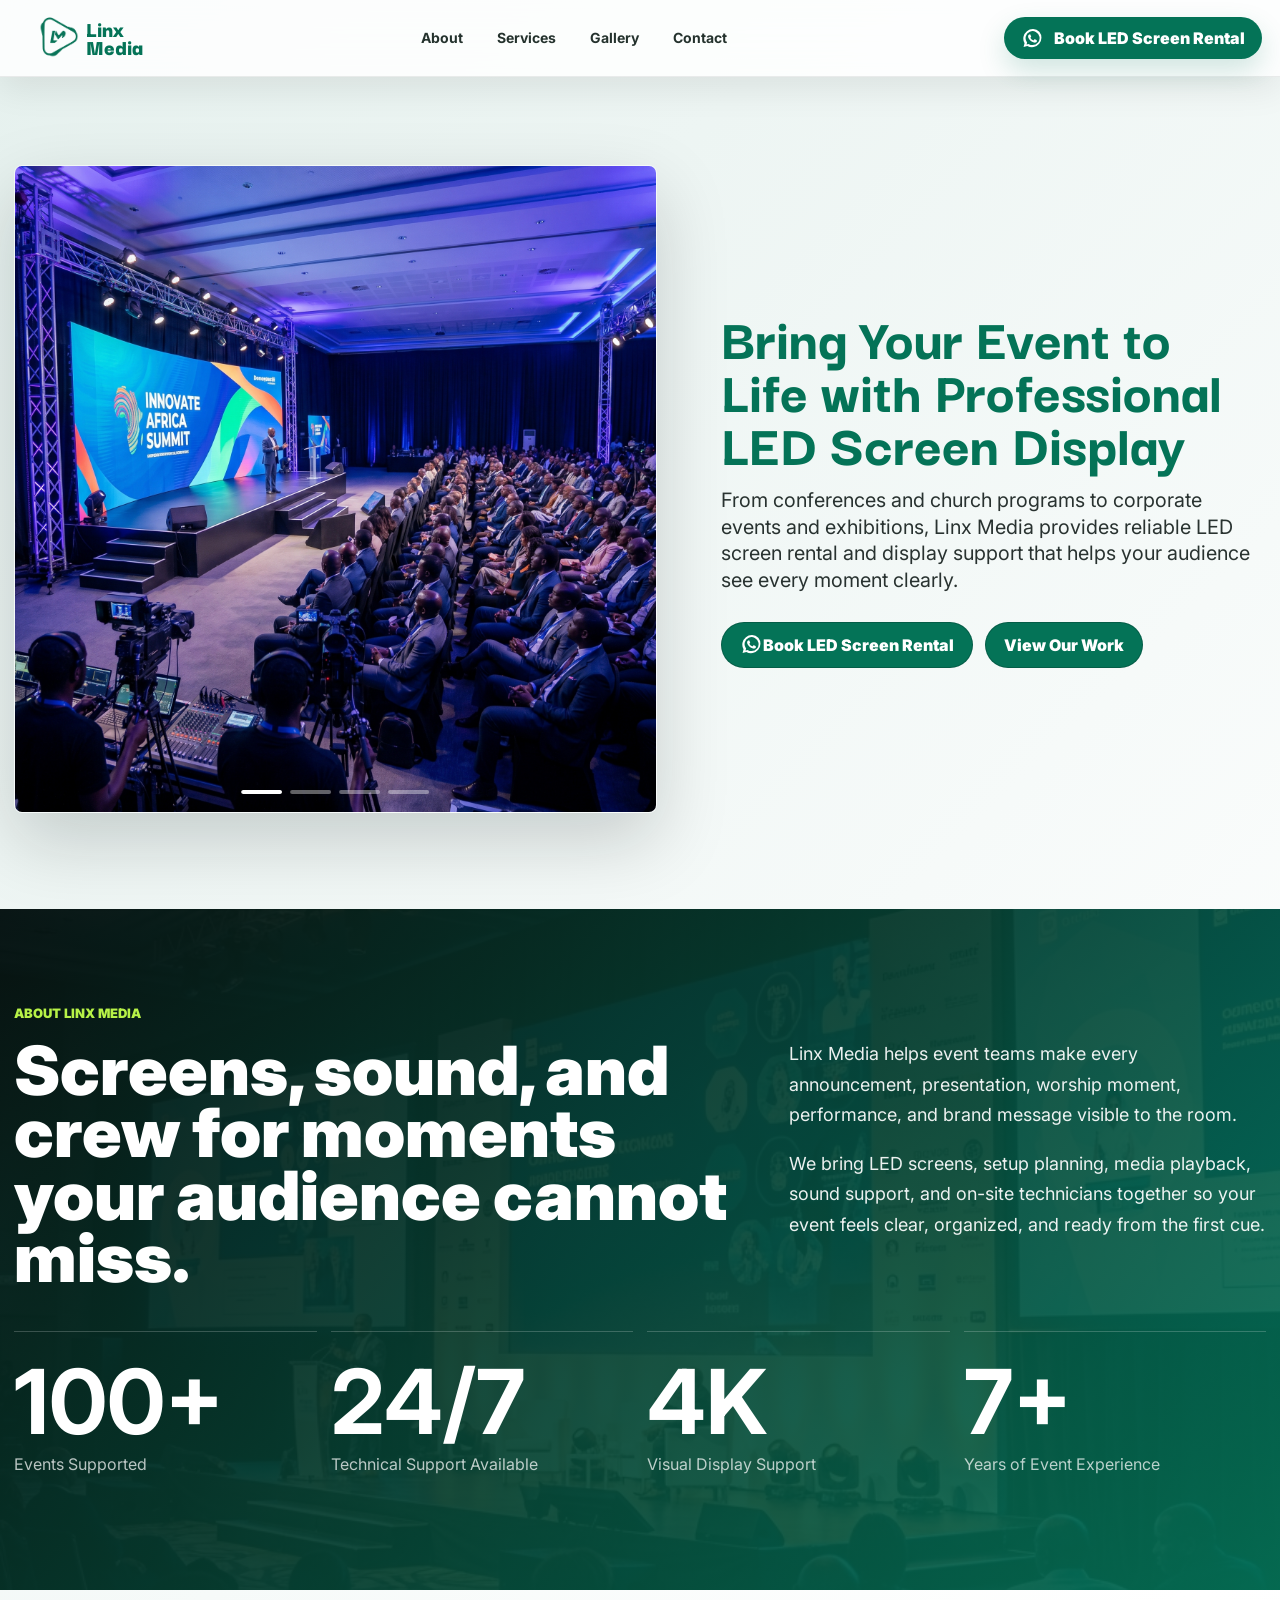
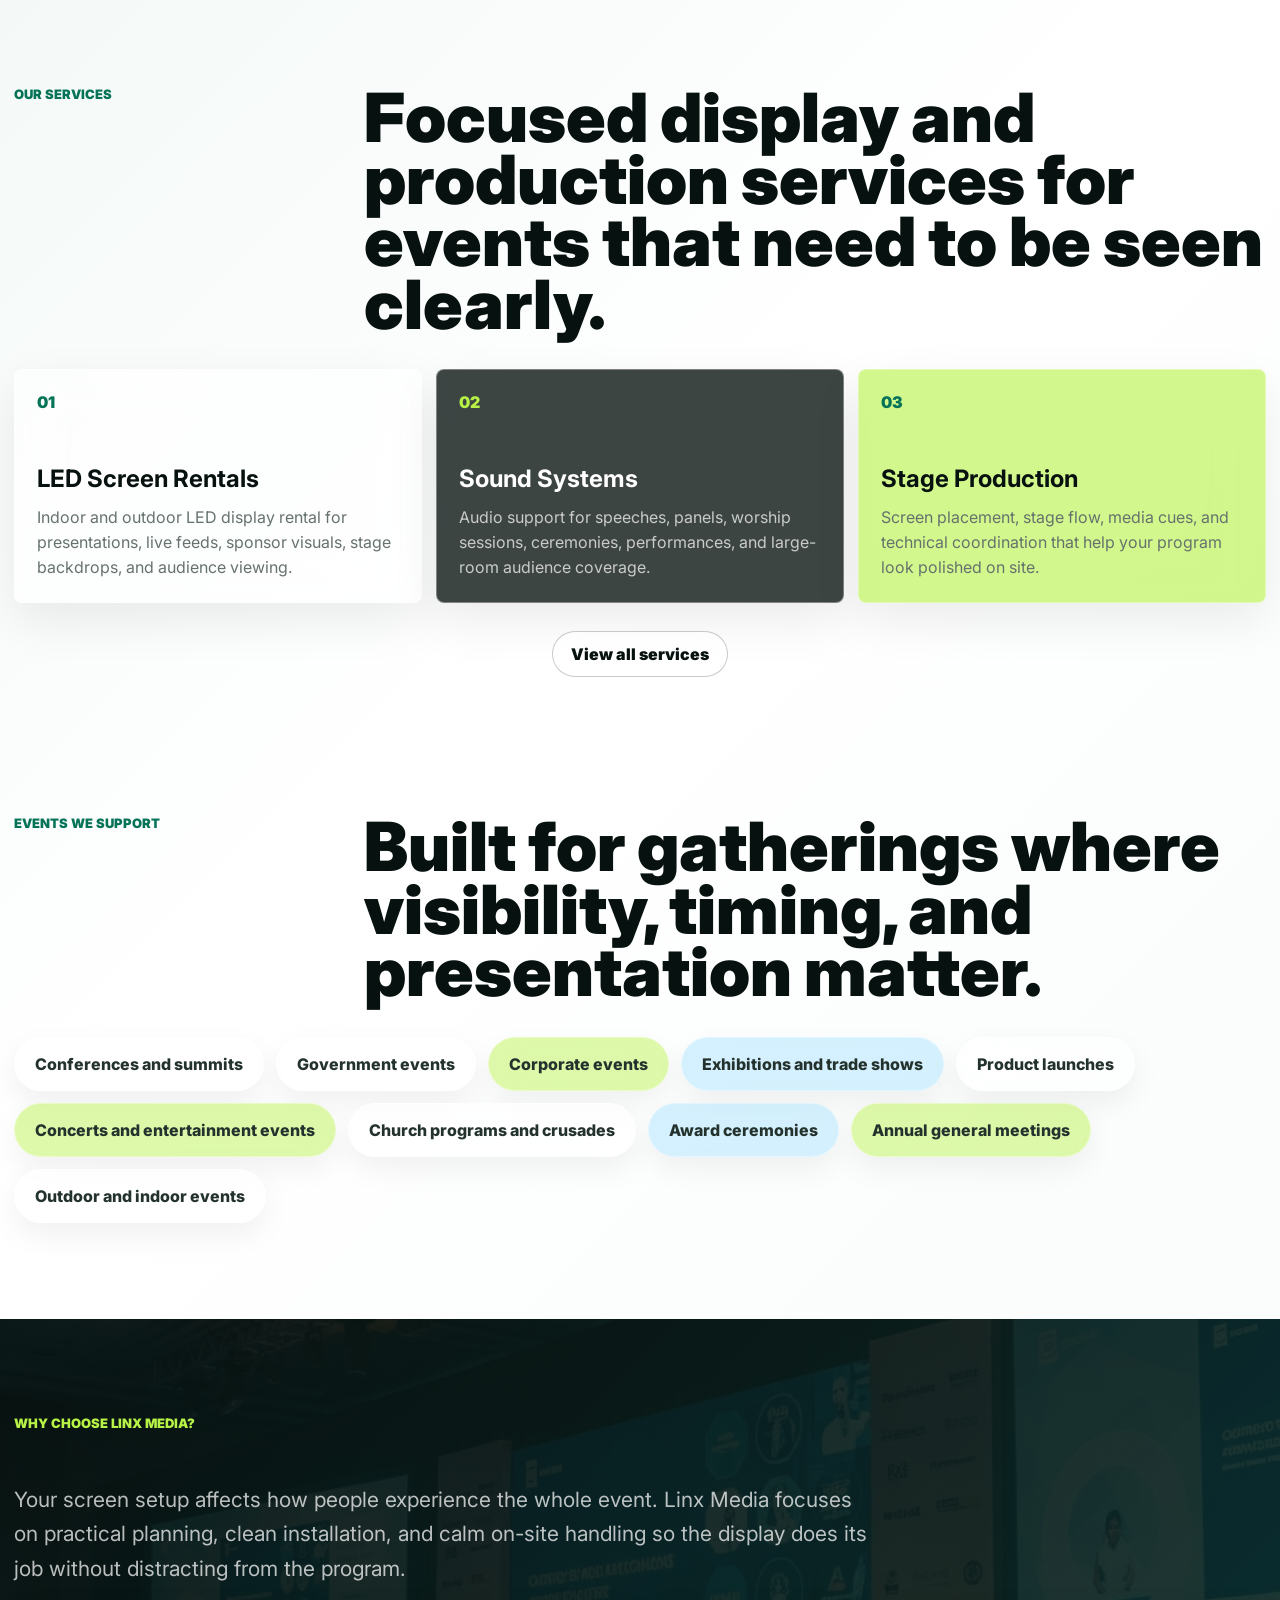
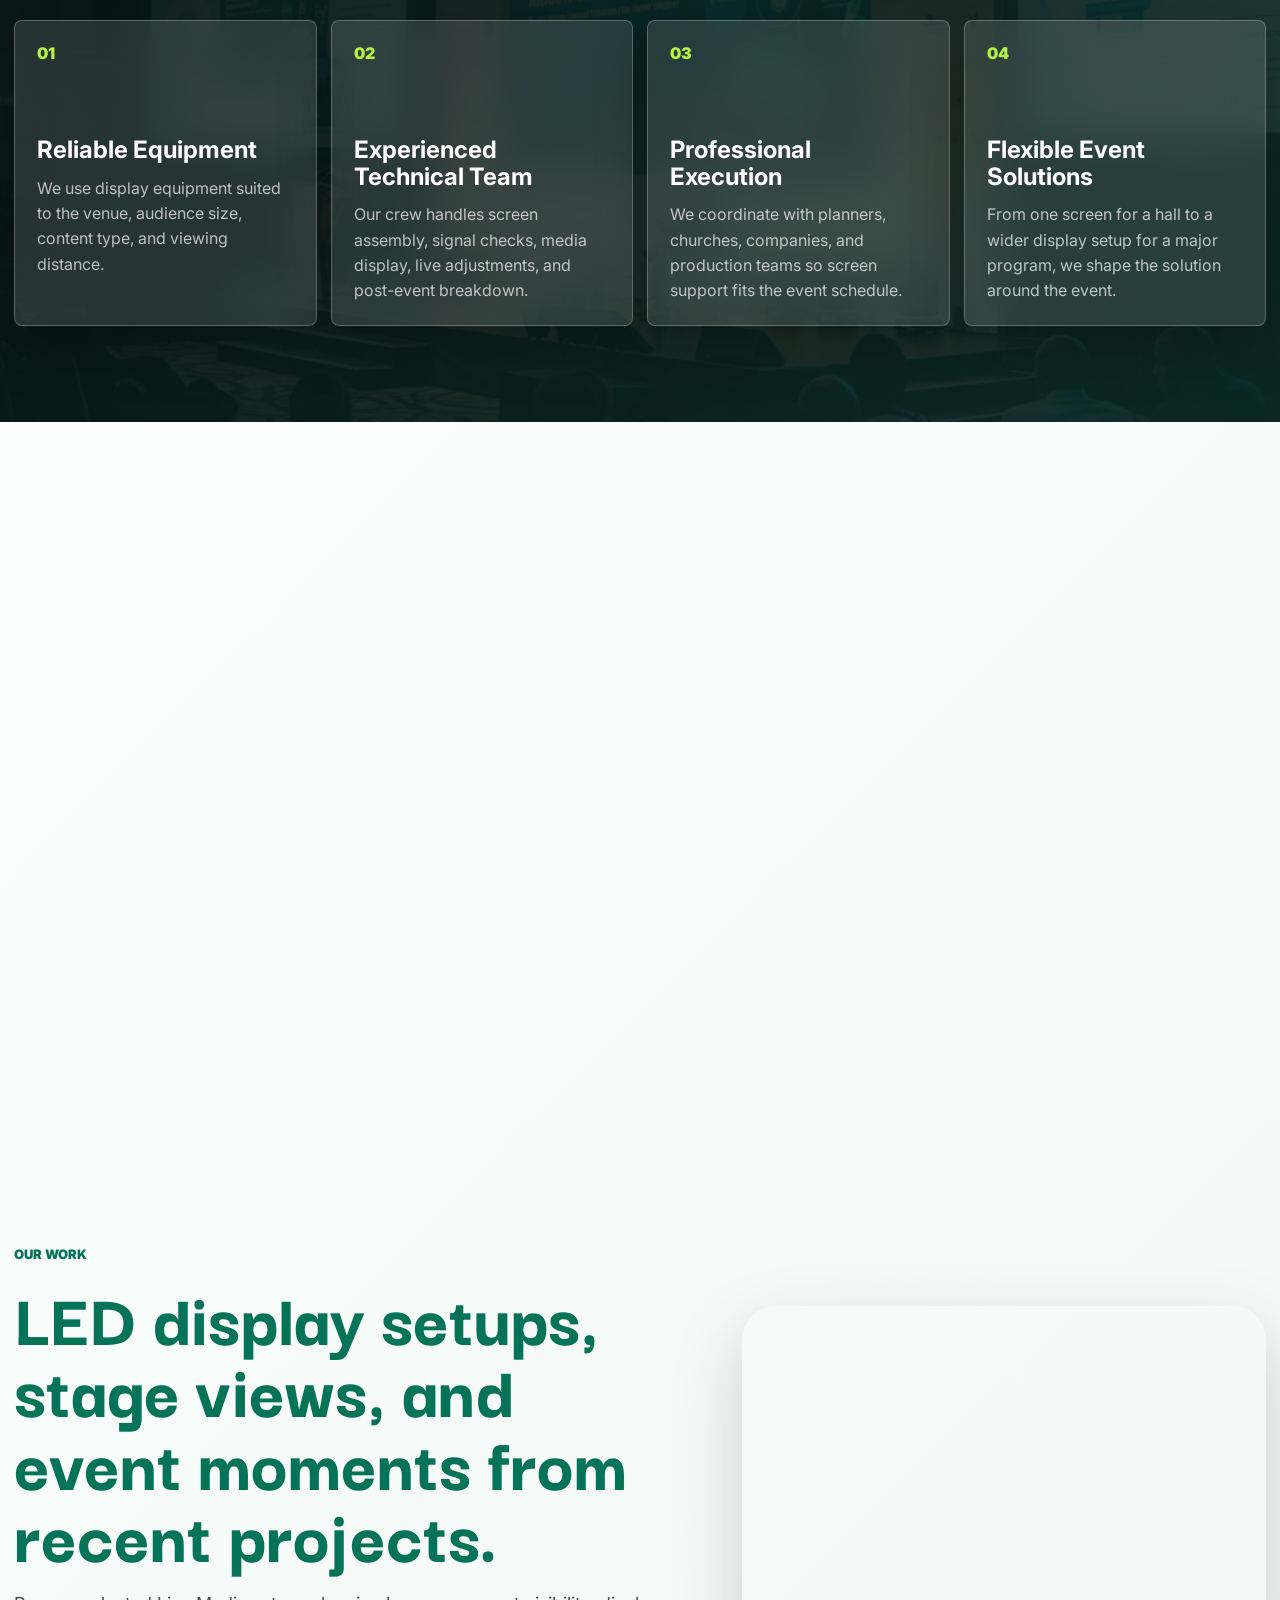
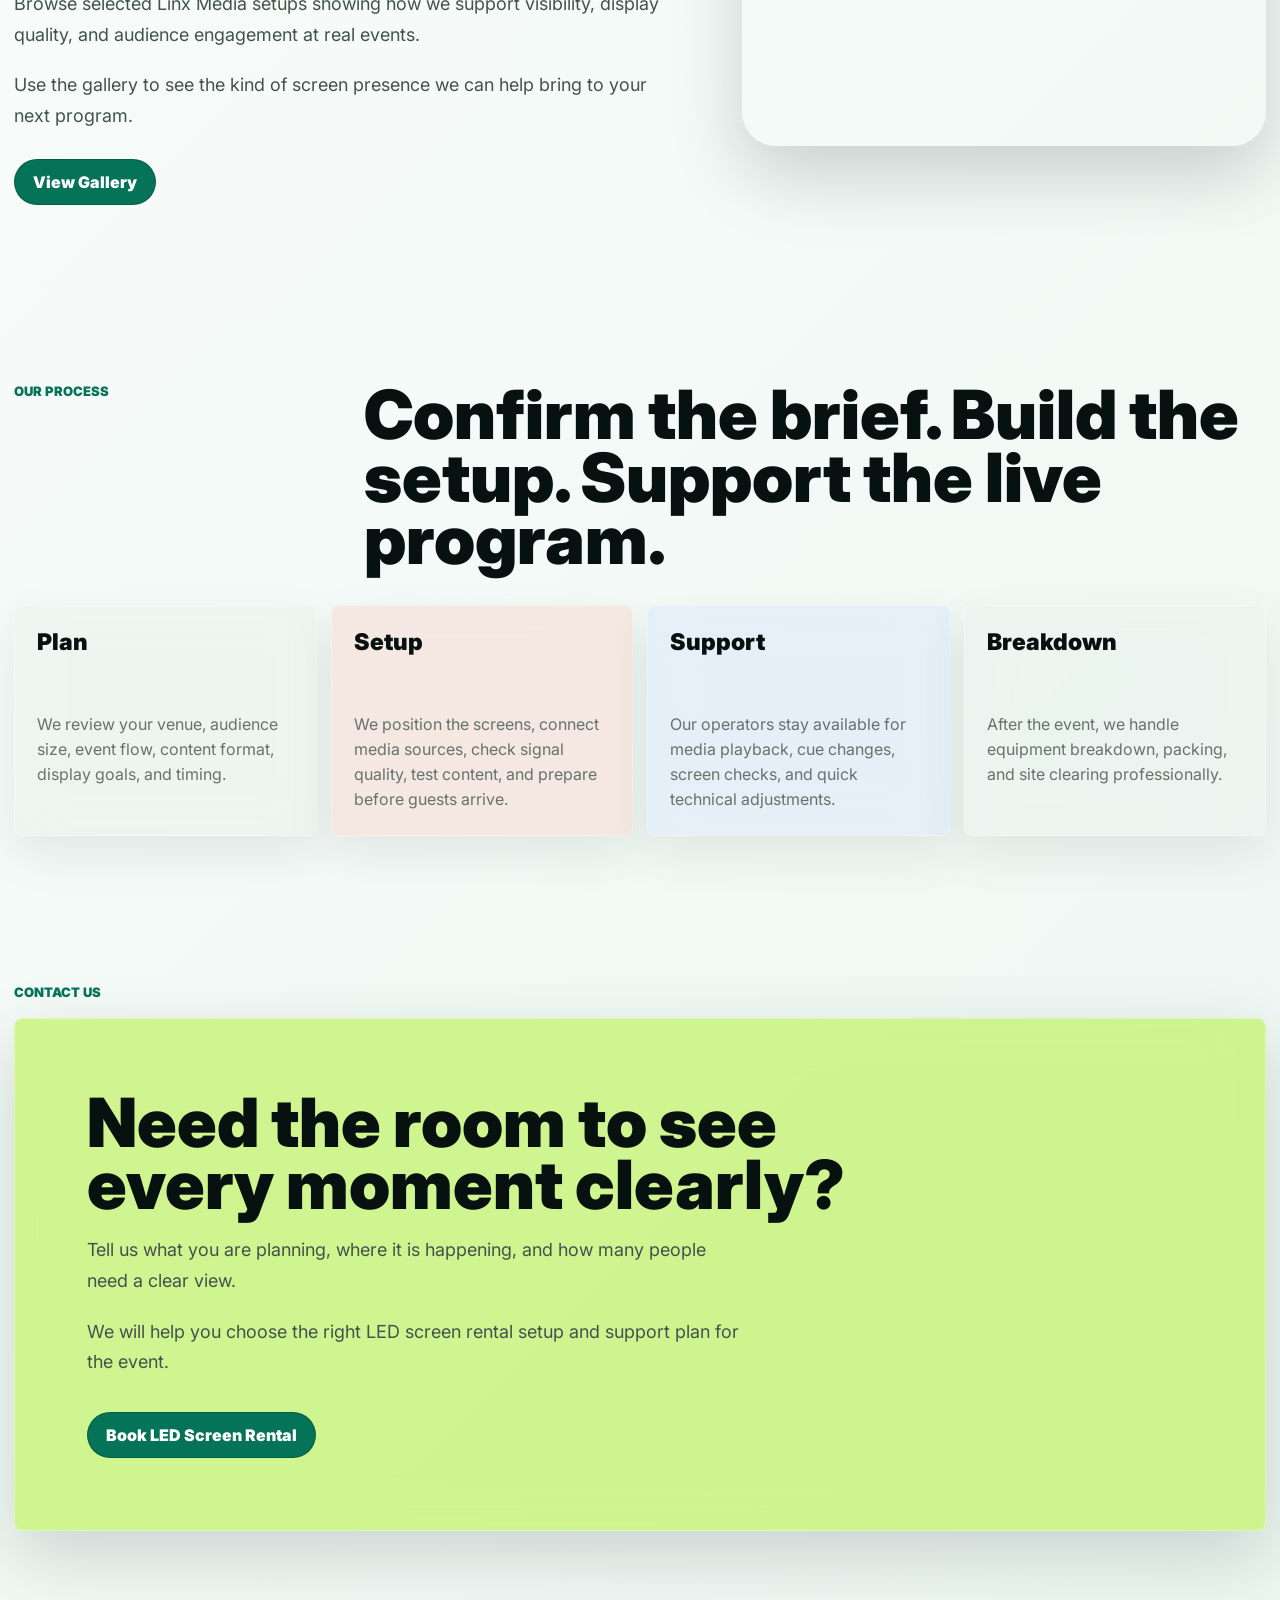
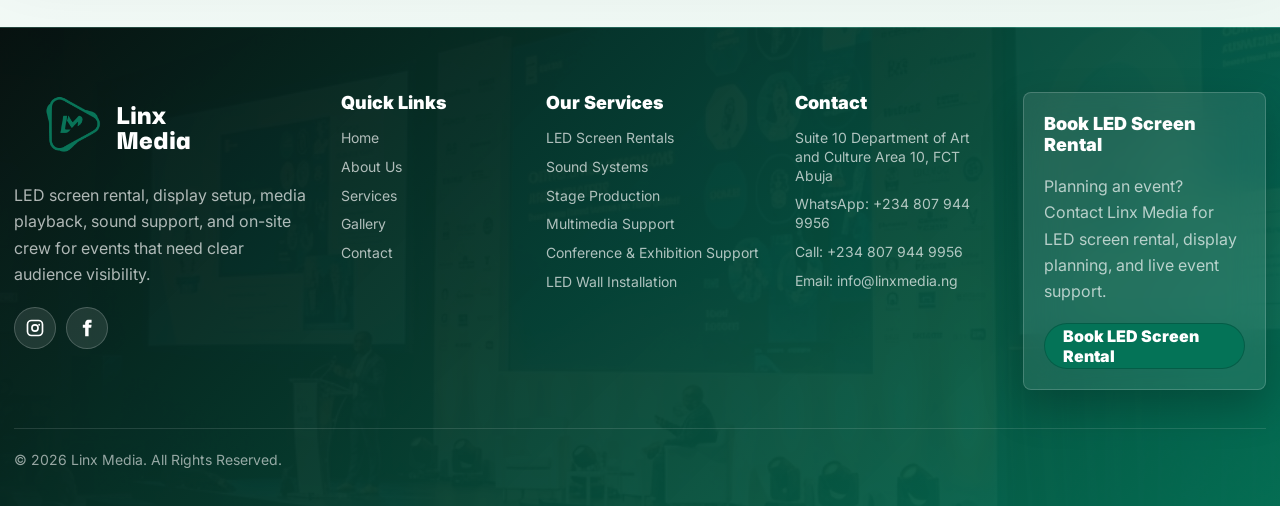
==== index.html @ 34ab8a91 "Update canonical domain for Search Console" ====
<!DOCTYPE html>
<html lang="en">
<head>
  <meta charset="UTF-8">
  <meta name="viewport" content="width=device-width, initial-scale=1.0">
  <title>Linx Media | LED Screens, Sound, Stage &amp; Event Support</title>
  <meta name="description" content="Linx Media provides LED screen rental, display setup, sound support, and event production assistance for conferences, churches, exhibitions, and corporate events.">
  <link rel="canonical" href="https://www.linxmedia.com.ng/">
  <meta name="robots" content="index, follow">
  <meta name="theme-color" content="#047357">
  <meta name="geo.region" content="NG-FC">
  <meta name="geo.placename" content="Abuja">
  <meta property="og:site_name" content="Linx Media">
  <meta property="og:type" content="website">
  <meta property="og:url" content="https://www.linxmedia.com.ng/">
  <meta property="og:title" content="Linx Media | LED Screens, Sound, Stage &amp; Event Support">
  <meta property="og:description" content="LED screen rental, display setup, sound support, and event production assistance for conferences, churches, exhibitions, and corporate events.">
  <meta property="og:image" content="https://www.linxmedia.com.ng/assets/linx/home-slide-3.jpg">
  <meta name="twitter:card" content="summary_large_image">
  <meta name="twitter:title" content="Linx Media | LED Screens, Sound, Stage &amp; Event Support">
  <meta name="twitter:description" content="LED screen rental, display setup, sound support, and event production assistance for conferences, churches, exhibitions, and corporate events.">
  <meta name="twitter:image" content="https://www.linxmedia.com.ng/assets/linx/home-slide-3.jpg">
  <link rel="preconnect" href="https://fonts.googleapis.com">
  <link rel="preconnect" href="https://fonts.gstatic.com" crossorigin>
  <link rel="preload" as="image" href="assets/linx/home-slide-1.jpeg">
  <link href="https://fonts.googleapis.com/css2?family=Darker+Grotesque:wght@700;800;900&family=Inter:wght@400;500;600;700;800;900&display=swap" rel="stylesheet">
  <link rel="icon" type="image/png" href="assets/Linx%20media%20logo.png">
  <link rel="stylesheet" href="styles.css">
  <script type="application/ld+json">
    {
      "@context": "https://schema.org",
      "@type": "ProfessionalService",
      "name": "Linx Media",
      "url": "https://www.linxmedia.com.ng/",
      "image": "https://www.linxmedia.com.ng/assets/linx/home-slide-3.jpg",
      "description": "Event display company providing LED screen rental, screen setup, sound support, media playback, and on-site technical assistance.",
      "telephone": "+2348079449956",
      "email": "info@linxmedia.ng",
      "address": {
        "@type": "PostalAddress",
        "streetAddress": "Suite 10 Department of Art and Culture Area 10",
        "addressLocality": "Abuja",
        "addressRegion": "FCT",
        "addressCountry": "NG"
      },
      "areaServed": ["Abuja", "Nigeria"],
      "serviceType": [
        "LED Screen Rentals",
        "Sound Systems",
        "Stage production",
        "Media playback support",
        "Conference and Exhibition Support",
        "LED Wall Setup & Installation"
      ]
    }
  </script>
</head>
<body>
  <a class="skip-link" href="#top">Skip to content</a>
  <header class="site-header">
    <a class="brand" href="#top" aria-label="Linx Media home">
      <img src="assets/Linx%20media%20logo.png" alt="Linx Media" decoding="async">
      <span class="brand-wordmark"><strong>Linx</strong><strong>Media</strong></span>
    </a>

    <button class="menu-toggle" type="button" aria-label="Open menu" aria-expanded="false">
      <span></span>
      <span></span>
      <span></span>
    </button>

    <nav class="nav-links" aria-label="Primary navigation">
      <a href="about.html">About</a>
      <a href="services.html">Services</a>
      <a href="work.html">Gallery</a>
      <a href="contact.html">Contact</a>
      <a class="mobile-nav-cta" href="https://wa.me/2348079449956?text=Hello%20Linx%20Media%2C%20I%20would%20like%20to%20book%20LED%20screen%20rental%20for%20an%20event." target="_blank" rel="noopener">Book LED Screen Rental</a>
    </nav>

    <a class="header-cta" href="https://wa.me/2348079449956?text=Hello%20Linx%20Media%2C%20I%20would%20like%20to%20book%20LED%20screen%20rental%20for%20an%20event." target="_blank" rel="noopener">
      <span class="whatsapp-icon" aria-hidden="true">
        <svg viewBox="0 0 24 24" focusable="false">
          <path d="M19.1 4.9A9.9 9.9 0 0 0 3.7 17l-1 3.8 3.9-1A9.9 9.9 0 0 0 19.1 4.9Zm-7.1 14a7.2 7.2 0 0 1-3.7-1l-.3-.2-2.2.6.6-2.1-.2-.3A7.3 7.3 0 1 1 12 18.9Zm4-5.4c-.2-.1-1.3-.6-1.5-.7-.2-.1-.4-.1-.5.1l-.7.9c-.1.2-.3.2-.5.1a5.9 5.9 0 0 1-2.9-2.5c-.1-.2 0-.3.1-.4l.4-.5c.1-.1.1-.3.2-.4 0-.1 0-.3-.1-.4l-.7-1.7c-.2-.4-.4-.3-.5-.3h-.5c-.2 0-.4.1-.6.3-.2.2-.8.8-.8 1.9s.8 2.2.9 2.3c.1.2 1.6 2.5 3.9 3.5.6.2 1 .4 1.3.5.6.2 1.1.2 1.5.1.5-.1 1.3-.5 1.5-1.1.2-.5.2-1 .1-1.1 0-.1-.2-.2-.4-.3Z" />
        </svg>
      </span>
      Book LED Screen Rental
    </a>
  </header>

  <main id="top">
    <section class="hero hero-led">
      <div class="hero-led-gallery reveal" id="photos" aria-label="LED screen event examples">
        <div class="hero-led-track">
          <figure class="hero-led-card is-active">
            <img src="assets/linx/home-slide-1.jpeg" alt="Conference stage with large LED screen and panel speakers" decoding="async" fetchpriority="high">
          </figure>
          <figure class="hero-led-card">
            <img src="assets/linx/home-slide-2.jpeg" alt="Large conference hall with LED screen, lighting and audience" loading="lazy" decoding="async">
          </figure>
          <figure class="hero-led-card">
            <img src="assets/linx/home-slide-3.jpg" alt="Professional event presentation using LED screens and stage production" loading="lazy" decoding="async">
          </figure>
          <figure class="hero-led-card">
            <img src="assets/linx/home-slide-4.jpg" alt="Blue-lit stage with large LED display for a formal event" loading="lazy" decoding="async">
          </figure>
        </div>
        <div class="hero-led-dots" aria-label="Hero image slide controls">
          <button class="hero-led-dot is-active" type="button" aria-label="Show image 1" aria-current="true"></button>
          <button class="hero-led-dot" type="button" aria-label="Show image 2"></button>
          <button class="hero-led-dot" type="button" aria-label="Show image 3"></button>
          <button class="hero-led-dot" type="button" aria-label="Show image 4"></button>
        </div>
      </div>

      <div class="hero-copy reveal">
        <h1>
          <span>Bring Your Event to Life with Professional LED Screen Display</span>
        </h1>
        <p class="hero-text">From conferences and church programs to corporate events and exhibitions, Linx Media provides reliable LED screen rental and display support that helps your audience see every moment clearly.</p>
        <div class="hero-actions">
          <a class="button button-primary" href="https://wa.me/2348079449956?text=Hello%20Linx%20Media%2C%20I%20would%20like%20to%20book%20LED%20screen%20rental%20for%20an%20event." target="_blank" rel="noopener">
            <span class="whatsapp-icon" aria-hidden="true">
              <svg viewBox="0 0 24 24" focusable="false">
                <path d="M19.1 4.9A9.9 9.9 0 0 0 3.7 17l-1 3.8 3.9-1A9.9 9.9 0 0 0 19.1 4.9Zm-7.1 14a7.2 7.2 0 0 1-3.7-1l-.3-.2-2.2.6.6-2.1-.2-.3A7.3 7.3 0 1 1 12 18.9Zm4-5.4c-.2-.1-1.3-.6-1.5-.7-.2-.1-.4-.1-.5.1l-.7.9c-.1.2-.3.2-.5.1a5.9 5.9 0 0 1-2.9-2.5c-.1-.2 0-.3.1-.4l.4-.5c.1-.1.1-.3.2-.4 0-.1 0-.3-.1-.4l-.7-1.7c-.2-.4-.4-.3-.5-.3h-.5c-.2 0-.4.1-.6.3-.2.2-.8.8-.8 1.9s.8 2.2.9 2.3c.1.2 1.6 2.5 3.9 3.5.6.2 1 .4 1.3.5.6.2 1.1.2 1.5.1.5-.1 1.3-.5 1.5-1.1.2-.5.2-1 .1-1.1 0-.1-.2-.2-.4-.3Z" />
              </svg>
            </span>
            Book LED Screen Rental
          </a>
          <a class="button button-primary" href="work.html">View Our Work</a>
        </div>
      </div>
    </section>

    <section class="about-band" id="about">
      <div class="intro section-pad">
        <div class="section-label reveal">About Linx Media</div>
        <div class="intro-grid">
          <h2 class="reveal">Screens, sound, and crew for moments your audience cannot miss.</h2>
          <div class="intro-copy reveal">
            <p>Linx Media helps event teams make every announcement, presentation, worship moment, performance, and brand message visible to the room.</p>
            <p>We bring LED screens, setup planning, media playback, sound support, and on-site technicians together so your event feels clear, organized, and ready from the first cue.</p>
          </div>
        </div>
      </div>

      <div class="stats section-pad">
        <div class="stat reveal">
          <strong id="eventCount">0</strong>
          <span>Events Supported</span>
        </div>
        <div class="stat reveal">
          <strong>24/7</strong>
          <span>Technical Support Available</span>
        </div>
        <div class="stat reveal">
          <strong>4K</strong>
          <span>Visual Display Support</span>
        </div>
        <div class="stat reveal">
          <strong>7+</strong>
          <span>Years of Event Experience</span>
        </div>
      </div>
    </section>

    <section class="services section-pad" id="services">
      <div class="section-heading reveal">
        <p class="section-label">Our Services</p>
        <h2>Focused display and production services for events that need to be seen clearly.</h2>
      </div>

      <div class="service-grid">
        <article class="service-card service-card-static reveal">
          <span class="service-number">01</span>
          <h3>LED Screen Rentals</h3>
          <p>Indoor and outdoor LED display rental for presentations, live feeds, sponsor visuals, stage backdrops, and audience viewing.</p>
        </article>
        <article class="service-card service-card-static reveal">
          <span class="service-number">02</span>
          <h3>Sound Systems</h3>
          <p>Audio support for speeches, panels, worship sessions, ceremonies, performances, and large-room audience coverage.</p>
        </article>
        <article class="service-card service-card-static reveal">
          <span class="service-number">03</span>
          <h3>Stage Production</h3>
          <p>Screen placement, stage flow, media cues, and technical coordination that help your program look polished on site.</p>
        </article>
      </div>

      <div class="section-action reveal">
        <a class="button button-secondary" href="services.html">View all services</a>
      </div>
    </section>

    <section class="event-types section-pad">
      <div class="section-heading reveal">
        <p class="section-label">Events We Support</p>
        <h2>Built for gatherings where visibility, timing, and presentation matter.</h2>
      </div>

      <div class="event-type-grid reveal" aria-label="Events supported by Linx Media">
        <span>Conferences and summits</span>
        <span>Government events</span>
        <span>Corporate events</span>
        <span>Exhibitions and trade shows</span>
        <span>Product launches</span>
        <span>Concerts and entertainment events</span>
        <span>Church programs and crusades</span>
        <span>Award ceremonies</span>
        <span>Annual general meetings</span>
        <span>Outdoor and indoor events</span>
      </div>
    </section>

    <section class="showcase section-pad" id="work">
      <div class="showcase-header reveal">
        <p class="section-label">Why Choose Linx Media?</p>
      </div>

      <p class="showcase-intro reveal">Your screen setup affects how people experience the whole event. Linx Media focuses on practical planning, clean installation, and calm on-site handling so the display does its job without distracting from the program.</p>

      <div class="why-card-grid">
        <article class="why-card reveal">
          <span>01</span>
          <h3>Reliable Equipment</h3>
          <p>We use display equipment suited to the venue, audience size, content type, and viewing distance.</p>
        </article>
        <article class="why-card reveal">
          <span>02</span>
          <h3>Experienced Technical Team</h3>
          <p>Our crew handles screen assembly, signal checks, media display, live adjustments, and post-event breakdown.</p>
        </article>
        <article class="why-card reveal">
          <span>03</span>
          <h3>Professional Execution</h3>
          <p>We coordinate with planners, churches, companies, and production teams so screen support fits the event schedule.</p>
        </article>
        <article class="why-card reveal">
          <span>04</span>
          <h3>Flexible Event Solutions</h3>
          <p>From one screen for a hall to a wider display setup for a major program, we shape the solution around the event.</p>
        </article>
      </div>
    </section>

    <section class="event-proof section-pad">
      <div class="event-proof-heading reveal">
        <p class="section-label">Event Proof</p>
        <h2>Built for the moments event teams care about most.</h2>
        <p>People do not book LED screens just for equipment. They book them so guests can follow the program, sponsors can be seen, and every important moment feels clear from the back of the room.</p>
      </div>

      <div class="proof-card-grid">
        <article class="proof-card reveal">
          <span>Conferences</span>
          <h3>Readable slides and speaker visuals</h3>
          <p>Large-format display support for presentations, panels, live feeds, sponsor loops, and audience viewing.</p>
        </article>
        <article class="proof-card reveal">
          <span>Church programs</span>
          <h3>Clear viewing for worship and messages</h3>
          <p>Screen setups that help congregations follow lyrics, live video, announcements, and program moments.</p>
        </article>
        <article class="proof-card reveal">
          <span>Brand events</span>
          <h3>Stronger product and sponsor visibility</h3>
          <p>LED display support for launches, exhibitions, awards, activations, and branded stage presentations.</p>
        </article>
      </div>
    </section>

    <section class="our-work-preview section-pad">
      <div class="work-preview-copy reveal">
        <p class="section-label">Our Work</p>
        <h2>LED display setups, stage views, and event moments from recent projects.</h2>
        <p>Browse selected Linx Media setups showing how we support visibility, display quality, and audience engagement at real events.</p>
        <p>Use the gallery to see the kind of screen presence we can help bring to your next program.</p>
        <a class="button button-primary" href="work.html">View Gallery</a>
      </div>
      <figure class="work-preview-media reveal">
        <img src="assets/linx/home-slide-3.jpg" alt="Professional event setup with LED screen and stage production" loading="lazy" decoding="async">
      </figure>
    </section>

    <section class="process section-pad" id="process">
      <div class="section-heading reveal">
        <p class="section-label">Our Process</p>
        <h2>Confirm the brief. Build the setup. Support the live program.</h2>
      </div>
      <div class="process-grid">
        <div class="process-step reveal">
          <span>Plan</span>
          <p>We review your venue, audience size, event flow, content format, display goals, and timing.</p>
        </div>
        <div class="process-step reveal">
          <span>Setup</span>
          <p>We position the screens, connect media sources, check signal quality, test content, and prepare before guests arrive.</p>
        </div>
        <div class="process-step reveal">
          <span>Support</span>
          <p>Our operators stay available for media playback, cue changes, screen checks, and quick technical adjustments.</p>
        </div>
        <div class="process-step reveal">
          <span>Breakdown</span>
          <p>After the event, we handle equipment breakdown, packing, and site clearing professionally.</p>
        </div>
      </div>
    </section>

    <section class="contact section-pad" id="contact">
      <p class="section-label reveal">Contact Us</p>
      <div class="contact-panel reveal">
        <h2>Need the room to see every moment clearly?</h2>
        <p>Tell us what you are planning, where it is happening, and how many people need a clear view.</p>
        <p>We will help you choose the right LED screen rental setup and support plan for the event.</p>
        <div class="contact-actions">
          <a class="button button-primary" href="https://wa.me/2348079449956?text=Hello%20Linx%20Media%2C%20I%20would%20like%20to%20book%20LED%20screen%20rental%20for%20an%20event." target="_blank" rel="noopener">Book LED Screen Rental</a>
        </div>
      </div>
    </section>
  </main>

  <footer class="site-footer">
    <div class="footer-grid">
      <div class="footer-brand">
        <div class="footer-brand-mark">
          <img class="footer-logo" src="assets/Linx%20media%20logo.png" alt="Linx Media" loading="lazy" decoding="async">
          <span class="footer-wordmark"><strong>Linx</strong><strong>Media</strong></span>
        </div>
        <p>LED screen rental, display setup, media playback, sound support, and on-site crew for events that need clear audience visibility.</p>
        <div class="footer-social" aria-label="Linx Media social links">
          <a href="https://www.instagram.com/linxmedia_ng/" target="_blank" rel="noopener" aria-label="Follow Linx Media on Instagram">
            <svg viewBox="0 0 24 24" focusable="false" aria-hidden="true">
              <path d="M7.8 2h8.4A5.8 5.8 0 0 1 22 7.8v8.4a5.8 5.8 0 0 1-5.8 5.8H7.8A5.8 5.8 0 0 1 2 16.2V7.8A5.8 5.8 0 0 1 7.8 2Zm0 2A3.8 3.8 0 0 0 4 7.8v8.4A3.8 3.8 0 0 0 7.8 20h8.4a3.8 3.8 0 0 0 3.8-3.8V7.8A3.8 3.8 0 0 0 16.2 4H7.8Zm4.2 3.3a4.7 4.7 0 1 1 0 9.4 4.7 4.7 0 0 1 0-9.4Zm0 2a2.7 2.7 0 1 0 0 5.4 2.7 2.7 0 0 0 0-5.4Zm5-2.45a1.15 1.15 0 1 1 0 2.3 1.15 1.15 0 0 1 0-2.3Z" />
            </svg>
          </a>
          <a href="https://www.facebook.com/share/1B9i2rN9x2/?mibextid=wwXIfr" target="_blank" rel="noopener" aria-label="Follow Linx Media on Facebook">
            <svg viewBox="0 0 24 24" focusable="false" aria-hidden="true">
              <path d="M14.2 8.1V6.6c0-.7.5-.9.9-.9h2.4V2.1L14.2 2c-3.6 0-4.4 2.7-4.4 4.4v1.7H7v3.7h2.8V22h4.1V11.8h3.1l.5-3.7h-3.3Z" />
            </svg>
          </a>
        </div>
      </div>

      <div>
        <h3>Quick Links</h3>
        <nav class="footer-links" aria-label="Footer quick links">
          <a href="index.html">Home</a>
          <a href="about.html">About Us</a>
          <a href="services.html">Services</a>
          <a href="work.html">Gallery</a>
          <a href="contact.html">Contact</a>
        </nav>
      </div>

      <div>
        <h3>Our Services</h3>
        <nav class="footer-links" aria-label="Footer services">
          <a href="services.html">LED Screen Rentals</a>
          <a href="services.html">Sound Systems</a>
          <a href="services.html">Stage Production</a>
          <a href="services.html">Multimedia Support</a>
          <a href="services.html">Conference & Exhibition Support</a>
          <a href="services.html">LED Wall Installation</a>
        </nav>
      </div>

      <div>
        <h3>Contact</h3>
        <div class="footer-links">
          <span>Suite 10 Department of Art and Culture Area 10, FCT Abuja</span>
          <a href="https://wa.me/2348079449956" target="_blank" rel="noopener">WhatsApp: +234 807 944 9956</a>
          <a href="tel:+2348079449956">Call: +234 807 944 9956</a>
          <a href="mailto:info@linxmedia.ng">Email: info@linxmedia.ng</a>
        </div>
      </div>

      <div class="footer-cta">
        <h3>Book LED Screen Rental</h3>
        <p>Planning an event? Contact Linx Media for LED screen rental, display planning, and live event support.</p>
        <a class="button button-primary" href="https://wa.me/2348079449956?text=Hello%20Linx%20Media%2C%20I%20would%20like%20to%20book%20LED%20screen%20rental%20for%20an%20event." target="_blank" rel="noopener">Book LED Screen Rental</a>
      </div>
    </div>

    <div class="footer-bottom">
      <span>&copy; 2026 Linx Media. All Rights Reserved.</span>
    </div>
  </footer>
  <script src="script.js"></script>
</body>
</html>
---- styles.css ----
﻿:root {
  --ink: #07110f;
  --paper: #edf2ee;
  --muted: #66726c;
  --line: rgba(255, 255, 255, 0.35);
  --teal: #047357;
  --navy: #047357;
  --lime: #b7f247;
  --coral: #ff8468;
  --blue: #8ed8ff;
  --white: #ffffff;
  --glass: rgba(255, 255, 255, 0.58);
  --glass-strong: rgba(255, 255, 255, 0.78);
  --shadow: 0 24px 70px rgba(7, 17, 15, 0.16);
  --page-width: min(1360px, calc(100% - 28px));
  --hero-slide-duration: 4200ms;
}

* {
  box-sizing: border-box;
}

html {
  scroll-behavior: smooth;
}

body {
  margin: 0;
  background:
    linear-gradient(135deg, rgba(4, 115, 87, 0.1) 0%, rgba(255, 255, 255, 0.96) 34%, rgba(232, 245, 239, 0.9) 100%);
  color: var(--ink);
  font-family: "Inter", Arial, sans-serif;
  overflow-x: hidden;
}

body::before {
  display: none;
  content: "";
  position: fixed;
  inset: 0;
  z-index: -1;
  background-image:
    linear-gradient(rgba(7, 17, 15, 0.045) 1px, transparent 1px),
    linear-gradient(90deg, rgba(7, 17, 15, 0.045) 1px, transparent 1px);
  background-size: 72px 72px;
  mask-image: linear-gradient(to bottom, rgba(0, 0, 0, 0.8), transparent 78%);
}

body::after {
  display: none;
  content: "";
  position: fixed;
  right: -18vw;
  bottom: 6vh;
  z-index: -1;
  width: 42vw;
  height: 42vw;
  border-radius: 50%;
  background: radial-gradient(circle, rgba(255, 132, 104, 0.22), transparent 68%);
  animation: floatGlow 9s ease-in-out infinite alternate;
}

body.menu-open {
  overflow: hidden;
}

a {
  color: inherit;
  text-decoration: none;
}

.skip-link {
  position: fixed;
  top: 12px;
  left: 12px;
  z-index: 100;
  padding: 10px 14px;
  border-radius: 999px;
  background: var(--navy);
  color: var(--white);
  font-weight: 900;
  transform: translateY(-140%);
  transition: transform 180ms ease;
}

.skip-link:focus {
  transform: translateY(0);
}

img {
  display: block;
  max-width: 100%;
}

.site-header {
  position: sticky;
  top: 0;
  z-index: 20;
  display: flex;
  align-items: center;
  justify-content: space-between;
  gap: 24px;
  width: 100%;
  margin: 0;
  padding: 14px max(18px, calc((100vw - 1360px) / 2));
  border-bottom: 1px solid rgba(7, 17, 15, 0.08);
  background: rgba(255, 255, 255, 0.84);
  box-shadow: 0 12px 34px rgba(7, 17, 15, 0.08);
  backdrop-filter: blur(18px);
}

.brand,
.nav-links,
.hero-actions,
.contact-actions,
.header-cta {
  display: flex;
  align-items: center;
}

.brand {
  display: inline-flex;
  align-items: center;
  gap: 0;
}

.brand img {
  width: 82px;
  height: auto;
  max-height: 48px;
  object-fit: contain;
  margin-right: -14px;
}

.brand-wordmark {
  display: grid;
  margin-left: 0;
  color: var(--navy);
  font-family: "Darker Grotesque", "Inter", Arial, sans-serif;
  font-size: 23px;
  font-weight: 900;
  line-height: 0.8;
  text-align: left;
}

.brand-wordmark strong {
  display: block;
  font: inherit;
}

.nav-links {
  gap: 6px;
}

.nav-links a {
  min-height: 38px;
  padding: 10px 14px;
  border-radius: 999px;
  color: #24322d;
  font-size: 14px;
  font-weight: 700;
}

.nav-links a:hover {
  background: rgba(255, 255, 255, 0.72);
}

.nav-links a[aria-current="page"] {
  background: var(--navy);
  color: var(--white);
  box-shadow: 0 10px 24px rgba(4, 115, 87, 0.18);
}

.nav-links .mobile-nav-cta {
  display: none;
}

.header-cta {
  justify-content: center;
  gap: 10px;
  min-height: 42px;
  padding: 0 16px;
  border: 1px solid rgba(4, 115, 87, 0.18);
  border-radius: 999px;
  background: var(--navy);
  color: var(--white);
  font-weight: 900;
  box-shadow: 0 12px 28px rgba(4, 115, 87, 0.18);
}

.menu-toggle {
  display: none;
  width: 46px;
  height: 46px;
  border: 1px solid rgba(4, 115, 87, 0.2);
  border-radius: 50%;
  background: rgba(4, 115, 87, 0.1);
  cursor: pointer;
}

.menu-toggle span {
  display: block;
  width: 20px;
  height: 2px;
  margin: 4px auto;
  border-radius: 999px;
  background: var(--navy);
}

.hero {
  display: grid;
  grid-template-columns: minmax(0, 0.9fr) minmax(360px, 1.1fr);
  align-items: stretch;
  gap: 34px;
  width: var(--page-width);
  min-height: calc(100vh - 82px);
  margin: 0 auto;
  padding: 58px 0 28px;
}

.hero-led {
  display: grid;
  grid-template-columns: minmax(420px, 0.92fr) minmax(330px, 0.78fr);
  align-items: center;
  gap: clamp(30px, 5vw, 84px);
  min-height: calc(100vh - 108px);
  padding-top: clamp(44px, 7vw, 88px);
  padding-bottom: clamp(58px, 8vw, 96px);
  overflow: visible;
}

.hero-copy {
  align-self: center;
  padding: clamp(24px, 4vw, 46px);
  border: 1px solid var(--line);
  border-radius: 28px;
  background: rgba(255, 255, 255, 0.5);
  box-shadow: var(--shadow);
  backdrop-filter: blur(22px);
}

.hero-led .hero-copy {
  width: 100%;
  margin: 0;
  padding: 0;
  text-align: left;
  border: 0;
  border-radius: 0;
  background: transparent;
  box-shadow: none;
  backdrop-filter: none;
}

.hero-copy,
.hero-media,
.service-card,
.process-step,
.contact-panel {
  -webkit-backdrop-filter: blur(22px);
}

.eyebrow,
.section-label {
  margin: 0 0 18px;
  color: var(--teal);
  font-size: 13px;
  font-weight: 900;
  letter-spacing: 0;
  text-transform: uppercase;
}

.hero h1,
.intro h2,
.section-heading h2,
.showcase-header h2,
.contact-panel h2 {
  margin: 0;
  font-weight: 900;
  letter-spacing: 0;
  line-height: 0.92;
}

.hero h1 {
  max-width: 780px;
  font-size: clamp(48px, 8vw, 112px);
}

.hero-led h1 {
  max-width: 720px;
  margin: 0;
  color: #047357;
  font-family: "Darker Grotesque", "Inter", Arial, sans-serif;
  font-size: clamp(44px, 4.7vw, 68px);
  font-weight: 800;
  line-height: 0.88;
}

.hero-led h1 > span {
  display: block;
}

.hero-led h1 > span:first-child {
  white-space: normal;
}

.hero-led h1 > .hero-service-line {
  white-space: normal;
}

.hero-service-word {
  display: inline-block;
  color: #FA6506;
  min-height: 0.9em;
  vertical-align: baseline;
  transition: opacity 220ms ease, transform 220ms ease;
}

.hero-service-word.is-changing {
  opacity: 0;
  transform: translateY(8px);
}

.hero-text {
  max-width: 570px;
  margin: 24px 0 0;
  color: #44524c;
  font-size: clamp(17px, 2vw, 21px);
  line-height: 1.55;
}

.hero-led .hero-text {
  max-width: 540px;
  margin: 18px 0 0;
  color: rgba(7, 17, 15, 0.86);
  font-size: clamp(16px, 1.55vw, 20px);
  line-height: 1.35;
}

.hero-actions,
.contact-actions {
  flex-wrap: wrap;
  gap: 12px;
  margin-top: 34px;
}

.hero-led .hero-actions {
  justify-content: flex-start;
  margin-top: 28px;
}

.button {
  display: inline-flex;
  align-items: center;
  justify-content: center;
  min-height: 46px;
  padding: 0 18px;
  border: 1px solid rgba(7, 17, 15, 0.22);
  border-radius: 999px;
  font-weight: 900;
}

.button-primary {
  background: var(--navy);
  color: var(--white);
}

.whatsapp-icon {
  display: inline-flex;
  align-items: center;
  justify-content: center;
  width: 23px;
  height: 23px;
  flex: 0 0 23px;
}

.whatsapp-icon svg {
  width: 100%;
  height: 100%;
  fill: currentColor;
}

.button-secondary {
  background: rgba(255, 255, 255, 0.52);
  backdrop-filter: blur(14px);
}

.hero-media {
  position: relative;
  min-height: 640px;
  border: 1px solid rgba(255, 255, 255, 0.35);
  border-radius: 34px;
  overflow: hidden;
  background: #101916;
  box-shadow: var(--shadow);
  transform-style: preserve-3d;
}

.hero-led-gallery {
  position: relative;
  justify-self: start;
  width: 100%;
  height: clamp(540px, 72vh, 760px);
  margin: 0;
  overflow: hidden;
  border: 1px solid rgba(255, 255, 255, 0.44);
  border-radius: 8px;
  box-shadow: 0 28px 72px rgba(7, 17, 15, 0.18);
  mask-image: none;
}

.hero-led-track {
  position: relative;
  width: 100%;
  height: 100%;
  padding: 0;
}

.hero-led-card {
  position: absolute;
  inset: 0;
  margin: 0;
  border: 0;
  border-radius: inherit;
  overflow: hidden;
  background: transparent;
  box-shadow: none;
  isolation: isolate;
  opacity: 0;
  pointer-events: none;
  transform: scale(1.02);
  transition: opacity 700ms ease, transform 700ms ease;
}

.hero-led-card.is-active {
  z-index: 1;
  opacity: 1;
  pointer-events: auto;
  transform: scale(1);
}

.hero-led-card img {
  width: 100%;
  height: 100%;
  object-fit: cover;
  border-radius: inherit;
}

.hero-led-dots {
  position: absolute;
  left: 50%;
  bottom: 18px;
  z-index: 3;
  display: flex;
  align-items: center;
  gap: 8px;
  transform: translateX(-50%);
}

.hero-led-dot {
  position: relative;
  width: clamp(28px, 3.2vw, 48px);
  height: 4px;
  padding: 0;
  border: 0;
  border-radius: 999px;
  background: rgba(255, 255, 255, 0.38);
  cursor: pointer;
  overflow: hidden;
}

.hero-led-dot::before {
  content: "";
  position: absolute;
  inset: 0;
  background: #ffffff;
  border-radius: inherit;
  transform: scaleX(0);
  transform-origin: left center;
}

.hero-led-dot.is-active::before {
  animation: heroProgress var(--hero-slide-duration) linear forwards;
}

.hero-led-dot:focus-visible {
  outline: 2px solid #ffffff;
  outline-offset: 4px;
}

@keyframes heroProgress {
  from {
    transform: scaleX(0);
  }

  to {
    transform: scaleX(1);
  }
}

.hero-media::before {
  content: "";
  position: absolute;
  inset: 0;
  z-index: 1;
  background: linear-gradient(90deg, rgba(7, 17, 15, 0.2), rgba(7, 17, 15, 0.03) 42%, rgba(183, 242, 71, 0.12));
  pointer-events: none;
}

.hero-media img {
  width: 100%;
  height: 100%;
  min-height: 640px;
  object-fit: cover;
}

.media-card {
  position: absolute;
  z-index: 2;
  width: min(270px, calc(100% - 36px));
  padding: 16px;
  border: 1px solid rgba(255, 255, 255, 0.32);
  border-radius: 18px;
  background: rgba(255, 255, 255, 0.62);
  box-shadow: 0 16px 34px rgba(7, 17, 15, 0.16);
  backdrop-filter: blur(18px);
}

.media-card span {
  display: block;
  margin-bottom: 8px;
  color: var(--teal);
  font-size: 12px;
  font-weight: 900;
  text-transform: uppercase;
}

.media-card strong {
  display: block;
  font-size: 18px;
  line-height: 1.15;
  transition: opacity 220ms ease, transform 220ms ease;
}

.media-card strong.is-changing {
  opacity: 0;
  transform: translateY(8px);
}

.media-card-top {
  top: 24px;
  left: 24px;
}

.media-card-bottom {
  right: 24px;
  bottom: 24px;
}

.section-pad {
  width: var(--page-width);
  margin: 0 auto;
  padding: 96px 0;
}

.proof-strip {
  border-top: 1px solid rgba(7, 17, 15, 0.08);
  border-bottom: 1px solid rgba(7, 17, 15, 0.08);
  background: #f7faf8;
}

.proof-inner {
  display: grid;
  grid-template-columns: 0.8fr 0.8fr 1.2fr 1fr;
  gap: 1px;
  width: var(--page-width);
  margin: 0 auto;
  background: rgba(7, 17, 15, 0.08);
}

.proof-item {
  min-height: 136px;
  padding: 28px;
  background: #ffffff;
}

.proof-item strong,
.proof-item span {
  display: block;
}

.proof-item strong {
  color: var(--navy);
  font-size: clamp(28px, 3.8vw, 54px);
  line-height: 0.95;
}

.proof-item span {
  margin-top: 10px;
  color: var(--muted);
  font-weight: 800;
}

.led-focus {
  display: grid;
  grid-template-columns: minmax(0, 0.9fr) minmax(360px, 0.8fr);
  gap: clamp(28px, 5vw, 78px);
  align-items: start;
}

.led-focus-copy h2,
.event-fit-copy h2,
.work-snapshot-copy h2,
.timeline-heading h2,
.booking-band h2 {
  margin: 0;
  color: var(--navy);
  font-family: "Darker Grotesque", "Inter", Arial, sans-serif;
  font-size: clamp(40px, 5.4vw, 78px);
  font-weight: 800;
  line-height: 0.94;
}

.led-focus-copy p:not(.section-label),
.event-fit-copy p,
.work-snapshot-copy p,
.booking-band p {
  max-width: 720px;
  margin: 22px 0 0;
  color: #44524c;
  font-size: 18px;
  line-height: 1.7;
}

.led-focus-copy .button {
  margin-top: 30px;
}

.led-focus-panel {
  border-radius: 8px;
  background: #07110f;
  color: var(--white);
  box-shadow: var(--shadow);
  overflow: hidden;
}

.setup-list article {
  display: grid;
  grid-template-columns: 64px 1fr;
  gap: 18px;
  padding: 28px;
  border-bottom: 1px solid rgba(255, 255, 255, 0.14);
}

.setup-list article:last-child {
  border-bottom: 0;
}

.setup-list span {
  color: var(--lime);
  font-weight: 900;
}

.setup-list h3 {
  margin: 0 0 10px;
  font-size: 22px;
}

.setup-list p {
  margin: 0;
  color: rgba(255, 255, 255, 0.72);
  line-height: 1.6;
}

.solution-mosaic {
  padding-top: 40px;
}

.mosaic-grid {
  display: grid;
  grid-template-columns: 1.1fr 0.9fr;
  gap: 14px;
}

.mosaic-card {
  min-height: 240px;
  padding: 28px;
  border: 1px solid rgba(7, 17, 15, 0.08);
  border-radius: 8px;
  background: #f7faf8;
  box-shadow: 0 16px 42px rgba(7, 17, 15, 0.07);
}

.mosaic-large {
  grid-row: span 2;
  min-height: 494px;
  display: flex;
  flex-direction: column;
  justify-content: flex-end;
  background:
    linear-gradient(180deg, rgba(7, 17, 15, 0.08), rgba(7, 17, 15, 0.74)),
    url("assets/linx/home-slide-1.jpeg") center / cover;
  color: var(--white);
}

.mosaic-card h3 {
  margin: 0 0 12px;
  color: inherit;
  font-size: clamp(24px, 3vw, 42px);
  line-height: 1;
}

.mosaic-card p {
  max-width: 560px;
  margin: 0;
  color: #44524c;
  line-height: 1.65;
}

.mosaic-large p {
  color: rgba(255, 255, 255, 0.78);
}

.event-fit {
  background:
    linear-gradient(135deg, rgba(7, 17, 15, 0.96), rgba(4, 115, 87, 0.88)),
    url("assets/linx/home-slide-4.jpg") center / cover;
  color: var(--white);
}

.event-fit-inner {
  display: grid;
  grid-template-columns: minmax(0, 0.9fr) minmax(360px, 1fr);
  gap: clamp(28px, 5vw, 72px);
  align-items: center;
  width: var(--page-width);
  margin: 0 auto;
  padding: 96px 0;
}

.event-fit .section-label {
  color: var(--lime);
}

.event-fit-copy h2 {
  color: var(--white);
}

.event-fit-copy p {
  color: rgba(255, 255, 255, 0.78);
}

.event-fit-list {
  display: grid;
  grid-template-columns: repeat(2, 1fr);
  gap: 12px;
}

.event-fit-list span {
  display: flex;
  align-items: center;
  min-height: 62px;
  padding: 0 20px;
  border: 1px solid rgba(255, 255, 255, 0.16);
  border-radius: 8px;
  background: rgba(255, 255, 255, 0.1);
  color: rgba(255, 255, 255, 0.9);
  font-weight: 900;
  backdrop-filter: blur(14px);
}

.work-snapshot {
  display: grid;
  grid-template-columns: minmax(360px, 0.8fr) minmax(0, 0.95fr);
  gap: clamp(28px, 5vw, 78px);
  align-items: center;
}

.work-snapshot-media {
  min-height: 540px;
  margin: 0;
  overflow: hidden;
  border-radius: 8px;
  box-shadow: var(--shadow);
}

.work-snapshot-media img {
  width: 100%;
  height: 100%;
  min-height: 540px;
  object-fit: cover;
}

.work-snapshot-copy .button {
  margin-top: 28px;
}

.timeline-section {
  display: grid;
  grid-template-columns: minmax(0, 0.72fr) minmax(0, 1fr);
  gap: clamp(28px, 5vw, 78px);
  align-items: start;
  padding-top: 40px;
}

.timeline-list {
  display: grid;
  gap: 0;
  border-top: 1px solid rgba(7, 17, 15, 0.12);
}

.timeline-item {
  display: grid;
  grid-template-columns: 140px 1fr;
  gap: 24px;
  padding: 28px 0;
  border-bottom: 1px solid rgba(7, 17, 15, 0.12);
}

.timeline-item span {
  color: var(--navy);
  font-size: 24px;
  font-weight: 900;
}

.timeline-item p {
  margin: 0;
  color: #44524c;
  line-height: 1.7;
}

.booking-band {
  display: flex;
  align-items: center;
  justify-content: space-between;
  gap: 28px;
  margin-bottom: 80px;
  padding: clamp(32px, 5vw, 56px);
  border-radius: 8px;
  background: #e8f5ef;
  box-shadow: 0 20px 54px rgba(7, 17, 15, 0.08);
}

.booking-band-actions {
  display: flex;
  flex-wrap: wrap;
  justify-content: flex-end;
  gap: 12px;
  flex: 0 0 auto;
}

.intro-grid {
  display: grid;
  grid-template-columns: 1fr 0.65fr;
  gap: 42px;
  align-items: start;
}

.about-band {
  width: 100%;
  max-width: none;
  background:
    linear-gradient(135deg, rgba(7, 17, 15, 0.96), rgba(4, 115, 87, 0.9)),
    url("assets/linx/home-slide-4.jpg") center / cover;
  color: var(--white);
}

.about-band .intro {
  padding-bottom: 42px;
}

.about-band .section-label {
  color: var(--lime);
}

.about-band h2 {
  color: var(--white);
}

.about-band p {
  color: rgba(255, 255, 255, 0.88);
}

.about-band .intro-copy p {
  color: rgba(255, 255, 255, 0.92) !important;
}

.about-band .stats {
  padding-top: 0;
  padding-bottom: 82px;
}

.about-band .stat {
  border-top-color: rgba(255, 255, 255, 0.2);
}

.about-band .stat strong {
  color: var(--white);
}

.about-band .stat span {
  color: rgba(255, 255, 255, 0.72);
}

.intro h2,
.section-heading h2,
.showcase-header h2,
.contact-panel h2 {
  font-size: clamp(38px, 5.3vw, 78px);
}

.intro p,
.contact-panel p {
  margin: 0;
  color: #44524c;
  font-size: 18px;
  line-height: 1.7;
}

.intro-copy {
  display: grid;
  gap: 18px;
}

.intro-copy p {
  max-width: 680px;
}

.section-heading,
.showcase-header {
  display: grid;
  grid-template-columns: 0.35fr 1fr;
  gap: 34px;
  align-items: start;
  margin-bottom: 34px;
}

.service-grid {
  display: grid;
  grid-template-columns: repeat(3, 1fr);
  gap: 14px;
}

.service-card {
  position: relative;
  min-height: 230px;
  padding: 22px;
  border: 1px solid var(--line);
  border-radius: 8px;
  background: var(--glass);
  box-shadow: 0 18px 48px rgba(7, 17, 15, 0.08);
  backdrop-filter: blur(22px);
  overflow: hidden;
  cursor: default;
  transition: transform 220ms ease, box-shadow 220ms ease, background 220ms ease, border-color 220ms ease;
}

.service-card::after {
  content: "";
  position: absolute;
  right: 22px;
  bottom: 20px;
  color: var(--teal);
  font-size: 13px;
  font-weight: 900;
  opacity: 0;
  transform: translateX(-8px);
  transition: opacity 220ms ease, transform 220ms ease;
}

.service-card-static::after {
  content: "";
}

.service-card:hover,
.process-step:hover {
  transform: translateY(-8px);
  box-shadow: 0 28px 70px rgba(7, 17, 15, 0.16);
}

.service-card:hover {
  border-color: rgba(4, 115, 87, 0.28);
}

.service-card:hover::after {
  opacity: 1;
  transform: translateX(0);
}

.service-card:nth-child(2),
.service-card:nth-child(5) {
  background: rgba(7, 17, 15, 0.78);
  color: var(--white);
}

.service-card:nth-child(2)::after,
.service-card:nth-child(5)::after {
  color: var(--lime);
}

.service-card:nth-child(3) {
  background: rgba(183, 242, 71, 0.62);
}

.section-action {
  display: flex;
  justify-content: center;
  margin-top: 28px;
}

.page-hero {
  padding-top: 96px;
  padding-bottom: 40px;
  text-align: center;
}

.page-hero h1 {
  max-width: 980px;
  margin: 0 auto;
  color: var(--navy);
  font-family: "Darker Grotesque", "Inter", Arial, sans-serif;
  font-size: clamp(40px, 5.2vw, 72px);
  font-weight: 800;
  line-height: 0.92;
}

.page-hero p:not(.section-label) {
  max-width: 780px;
  margin: 22px auto 0;
  color: #44524c;
  font-size: clamp(17px, 2vw, 21px);
  line-height: 1.55;
}

.services-page-list {
  padding-top: 36px;
}

.services-detail-grid {
  grid-template-columns: repeat(2, 1fr);
}

.services-detail-grid .service-card {
  min-height: 420px;
}

.about-page {
  padding-top: 10px;
}

.about-title {
  font-size: clamp(46px, 6vw, 86px);
}

.about-story {
  display: grid;
  gap: 18px;
  max-width: none;
  margin-bottom: 46px;
}

.about-story p {
  margin: 0;
  color: #44524c;
  font-size: clamp(18px, 2vw, 22px);
  line-height: 1.7;
}

.about-card-grid {
  display: grid;
  grid-template-columns: repeat(2, 1fr);
  gap: 14px;
}

.about-card {
  min-height: 260px;
  padding: 30px;
  border: 1px solid var(--line);
  border-radius: 8px;
  background: rgba(255, 255, 255, 0.58);
  box-shadow: 0 18px 48px rgba(7, 17, 15, 0.08);
  backdrop-filter: blur(22px);
  -webkit-backdrop-filter: blur(22px);
}

.about-card h2 {
  margin: 0 0 18px;
  color: var(--navy);
  font-family: "Darker Grotesque", "Inter", Arial, sans-serif;
  font-size: clamp(36px, 4vw, 58px);
  line-height: 0.92;
}

.about-card .section-label {
  margin-bottom: 16px;
}

.about-card p {
  margin: 0;
  color: #44524c;
  line-height: 1.7;
}

.about-card p + p {
  margin-top: 14px;
}

.core-values {
  margin-top: 70px;
  text-align: center;
}

.contact-page {
  padding-top: 36px;
}

.contact-page-intro {
  display: grid;
  gap: 18px;
  max-width: 1000px;
  margin-bottom: 46px;
}

.contact-page-intro p {
  margin: 0;
  color: #44524c;
  font-size: clamp(18px, 2vw, 22px);
  line-height: 1.7;
}

.contact-page-grid {
  display: grid;
  grid-template-columns: 1fr;
  gap: 42px;
}

.contact-form-title {
  margin-bottom: 20px;
  text-align: center;
}

.contact-info-card {
  padding: 30px;
  border: 1px solid var(--line);
  border-radius: 8px;
  background: rgba(255, 255, 255, 0.58);
  box-shadow: 0 18px 48px rgba(7, 17, 15, 0.08);
  backdrop-filter: blur(22px);
  -webkit-backdrop-filter: blur(22px);
}

.contact-info-card h2 {
  max-width: 760px;
  margin: 0 0 26px;
  color: var(--navy);
  font-family: "Darker Grotesque", "Inter", Arial, sans-serif;
  font-size: clamp(34px, 4vw, 54px);
  line-height: 0.95;
}

.contact-info-card h3 {
  margin: 0 0 12px;
  color: var(--navy);
  font-size: 18px;
}

.contact-info-card ul {
  display: grid;
  grid-template-columns: repeat(2, 1fr);
  gap: 10px 18px;
  margin: 0;
  padding-left: 18px;
  color: #44524c;
  line-height: 1.55;
}

.contact-form {
  display: grid;
  grid-template-columns: repeat(2, 1fr);
  gap: 14px;
}

.contact-form label {
  display: grid;
  gap: 8px;
}

.contact-form span {
  color: #24322d;
  font-size: 13px;
  font-weight: 900;
}

.contact-form input,
.contact-form select,
.contact-form textarea {
  width: 100%;
  border: 1px solid rgba(7, 17, 15, 0.12);
  border-radius: 8px;
  background: rgba(255, 255, 255, 0.7);
  color: var(--ink);
  font: inherit;
  padding: 14px 15px;
  outline: none;
}

.contact-form textarea {
  resize: vertical;
}

.contact-form input:focus,
.contact-form select:focus,
.contact-form textarea:focus {
  border-color: rgba(4, 115, 87, 0.42);
  box-shadow: 0 0 0 4px rgba(4, 115, 87, 0.08);
}

.contact-form .form-wide,
.contact-form .button {
  grid-column: 1 / -1;
}

.contact-form-simple {
  grid-template-columns: 1fr;
  margin-bottom: 28px;
}

.contact-detail-list {
  display: grid;
  gap: 22px;
}

.contact-detail-list div {
  display: grid;
  gap: 8px;
}

.contact-detail-list span,
.contact-detail-list a {
  color: #44524c;
  line-height: 1.55;
}

.contact-detail-list a:hover {
  color: var(--navy);
}

.contact-page-cta {
  margin-top: 48px;
}

.core-value-grid {
  justify-content: center;
  max-width: 980px;
  margin: 0 auto;
}

.core-value-grid span {
  flex: 0 1 calc(25% - 12px);
  justify-content: center;
}

.event-types {
  padding-top: 42px;
}

.event-type-grid {
  display: flex;
  flex-wrap: wrap;
  gap: 12px;
}

.event-type-grid span {
  display: inline-flex;
  align-items: center;
  min-height: 54px;
  padding: 0 20px;
  border: 1px solid var(--line);
  border-radius: 999px;
  background: rgba(255, 255, 255, 0.58);
  color: #24322d;
  font-weight: 800;
  box-shadow: 0 12px 30px rgba(7, 17, 15, 0.06);
  backdrop-filter: blur(16px);
  -webkit-backdrop-filter: blur(16px);
  cursor: default;
  transition: transform 180ms ease, box-shadow 180ms ease, background 180ms ease, border-color 180ms ease;
}

.event-type-grid span:hover {
  transform: translateY(-5px);
  border-color: rgba(4, 115, 87, 0.24);
  background: rgba(255, 255, 255, 0.76);
  box-shadow: 0 20px 46px rgba(7, 17, 15, 0.12);
}

.event-type-grid span:nth-child(3n) {
  background: rgba(183, 242, 71, 0.46);
}

.event-type-grid span:nth-child(4n) {
  background: rgba(142, 216, 255, 0.36);
}

.service-number {
  display: inline-flex;
  margin-bottom: 54px;
  color: var(--teal);
  font-weight: 900;
}

.service-card:nth-child(2) .service-number,
.service-card:nth-child(5) .service-number {
  color: var(--lime);
}

.service-card h3 {
  margin: 0 0 12px;
  font-size: 24px;
  line-height: 1.1;
}

.service-card p,
.process-step p,
.stat span {
  margin: 0;
  color: var(--muted);
  line-height: 1.58;
}

.service-card p + p {
  margin-top: 12px;
}

.service-card:nth-child(2) p,
.service-card:nth-child(5) p {
  color: rgba(255, 255, 255, 0.72);
}

.showcase {
  width: 100%;
  max-width: none;
  padding-right: max(14px, calc((100vw - 1360px) / 2));
  padding-left: max(14px, calc((100vw - 1360px) / 2));
  background:
    linear-gradient(135deg, rgba(7, 17, 15, 0.94), rgba(12, 42, 38, 0.9)),
    url("assets/linx/home-slide-4.jpg") center / cover;
  color: var(--white);
}

.showcase .section-label {
  color: var(--lime);
}

.showcase-header h2 {
  max-width: 860px;
}

.showcase-intro {
  max-width: 860px;
  margin: 0 0 34px;
  color: rgba(255, 255, 255, 0.72);
  font-size: clamp(17px, 2vw, 21px);
  line-height: 1.65;
}

.why-card-grid {
  display: grid;
  grid-template-columns: repeat(4, 1fr);
  gap: 14px;
}

.why-card {
  min-height: 245px;
  padding: 22px;
  border: 1px solid rgba(255, 255, 255, 0.24);
  border-radius: 8px;
  background: rgba(255, 255, 255, 0.12);
  box-shadow: 0 22px 54px rgba(0, 0, 0, 0.24);
  backdrop-filter: blur(20px);
  -webkit-backdrop-filter: blur(20px);
  transition: transform 220ms ease, background 220ms ease, border-color 220ms ease, box-shadow 220ms ease;
}

.why-card:hover {
  transform: translateY(-8px);
  border-color: rgba(183, 242, 71, 0.42);
  background: rgba(255, 255, 255, 0.18);
  box-shadow: 0 30px 72px rgba(0, 0, 0, 0.34);
}

.why-card span {
  display: inline-flex;
  margin-bottom: 74px;
  color: var(--lime);
  font-weight: 900;
}

.why-card h3 {
  margin: 0 0 12px;
  font-size: 24px;
  line-height: 1.1;
}

.why-card p {
  margin: 0;
  color: rgba(255, 255, 255, 0.7);
  line-height: 1.58;
}

.event-proof {
  display: grid;
  grid-template-columns: minmax(0, 0.78fr) minmax(0, 1fr);
  gap: clamp(28px, 5vw, 72px);
  align-items: start;
}

.event-proof-heading h2 {
  margin: 0;
  color: var(--navy);
  font-family: "Darker Grotesque", "Inter", Arial, sans-serif;
  font-size: clamp(38px, 5.3vw, 78px);
  font-weight: 800;
  line-height: 0.94;
}

.event-proof-heading p:not(.section-label) {
  margin: 22px 0 0;
  color: #44524c;
  font-size: 18px;
  line-height: 1.7;
}

.proof-card-grid {
  display: grid;
  gap: 14px;
}

.proof-card {
  padding: 24px;
  border: 1px solid rgba(7, 17, 15, 0.08);
  border-radius: 8px;
  background: rgba(255, 255, 255, 0.74);
  box-shadow: 0 16px 42px rgba(7, 17, 15, 0.07);
}

.proof-card span {
  display: inline-flex;
  margin-bottom: 18px;
  color: var(--teal);
  font-size: 13px;
  font-weight: 900;
  text-transform: uppercase;
}

.proof-card h3 {
  margin: 0 0 10px;
  color: var(--ink);
  font-size: 22px;
  line-height: 1.1;
}

.proof-card p {
  margin: 0;
  color: #44524c;
  line-height: 1.65;
}

.our-work-preview {
  display: grid;
  grid-template-columns: minmax(0, 0.95fr) minmax(360px, 0.75fr);
  align-items: center;
  gap: clamp(28px, 5vw, 78px);
  padding-top: 82px;
  padding-bottom: 82px;
}

.work-preview-copy {
  max-width: 900px;
}

.work-preview-copy h2 {
  margin: 0;
  color: var(--navy);
  font-family: "Darker Grotesque", "Inter", Arial, sans-serif;
  font-size: clamp(42px, 6vw, 82px);
  font-weight: 800;
  line-height: 0.94;
}

.work-preview-copy p:not(.section-label) {
  max-width: 760px;
  margin: 20px 0 0;
  color: #44524c;
  font-size: 18px;
  line-height: 1.7;
}

.work-preview-copy .button {
  margin-top: 28px;
}

.work-preview-media {
  min-height: 440px;
  margin: 0;
  overflow: hidden;
  border-radius: 34px;
  box-shadow: 0 28px 72px rgba(7, 17, 15, 0.18);
}

.work-preview-media img {
  width: 100%;
  height: 100%;
  min-height: 440px;
  object-fit: cover;
}

.project-gallery {
  display: grid;
  grid-template-columns: repeat(2, 1fr);
  gap: 16px;
  padding-top: 36px;
}

.project-card {
  position: relative;
  min-height: 420px;
  margin: 0;
  border: 1px solid var(--line);
  border-radius: 24px;
  overflow: hidden;
  box-shadow: 0 22px 54px rgba(7, 17, 15, 0.12);
}

.project-card img {
  width: 100%;
  height: 100%;
  min-height: 420px;
  object-fit: cover;
  transition: transform 320ms ease;
}

.project-card:hover img {
  transform: scale(1.04);
}

.project-card figcaption {
  position: absolute;
  right: 18px;
  bottom: 18px;
  left: 18px;
  padding: 14px 16px;
  border: 1px solid rgba(255, 255, 255, 0.24);
  border-radius: 18px;
  background: rgba(255, 255, 255, 0.62);
  color: var(--navy);
  font-weight: 900;
  backdrop-filter: blur(16px);
  -webkit-backdrop-filter: blur(16px);
}

.video-gallery {
  padding-top: 0;
}

.video-slider {
  max-width: 980px;
  margin: 0 auto;
}

.video-stage {
  margin: 0;
  overflow: hidden;
  border: 1px solid var(--line);
  border-radius: 28px;
  background: #101916;
  box-shadow: 0 22px 54px rgba(7, 17, 15, 0.12);
}

.video-frame {
  position: relative;
  background: #07110f;
}

.video-slider-player {
  display: block;
  width: 100%;
  aspect-ratio: 16 / 9;
  background: #07110f;
  object-fit: cover;
}

.video-slider-caption {
  padding: 18px 22px;
  background: rgba(255, 255, 255, 0.9);
  color: var(--ink);
  font-size: 17px;
  font-weight: 900;
}

.video-slider-dots {
  display: flex;
  align-items: center;
  justify-content: center;
}

.video-arrow {
  position: absolute;
  top: 50%;
  z-index: 3;
  display: grid;
  place-items: center;
  width: 52px;
  height: 52px;
  padding: 0;
  border: 0;
  border-radius: 50%;
  background: rgba(255, 255, 255, 0.78);
  color: var(--navy);
  cursor: pointer;
  box-shadow: 0 14px 34px rgba(7, 17, 15, 0.24);
  transform: translateY(-50%);
  transition: background 180ms ease, transform 180ms ease;
}

.video-arrow:hover {
  background: #ffffff;
  transform: translateY(-50%) scale(1.05);
}

.video-arrow-left {
  left: 18px;
}

.video-arrow-right {
  right: 18px;
}

.video-arrow span {
  display: block;
  width: 13px;
  height: 13px;
  border-top: 3px solid currentColor;
  border-left: 3px solid currentColor;
}

.video-arrow-left span {
  transform: translateX(2px) rotate(-45deg);
}

.video-arrow-right span {
  transform: translateX(-2px) rotate(135deg);
}

.video-play-toggle {
  position: absolute;
  top: 50%;
  left: 50%;
  z-index: 3;
  display: grid;
  place-items: center;
  width: 78px;
  height: 78px;
  padding: 0;
  border: 0;
  border-radius: 50%;
  background: rgba(255, 255, 255, 0.88);
  color: var(--navy);
  cursor: pointer;
  box-shadow: 0 20px 46px rgba(7, 17, 15, 0.28);
  transform: translate(-50%, -50%);
  transition: opacity 180ms ease, transform 180ms ease, background 180ms ease;
}

.video-play-toggle:hover {
  background: #ffffff;
  transform: translate(-50%, -50%) scale(1.05);
}

.video-play-toggle span {
  display: block;
  width: 0;
  height: 0;
  margin-left: 5px;
  border-top: 15px solid transparent;
  border-bottom: 15px solid transparent;
  border-left: 22px solid currentColor;
}

.video-slider.is-playing .video-play-toggle {
  opacity: 0;
  pointer-events: none;
}

.video-slider-dots {
  flex-wrap: wrap;
  gap: 9px;
  margin-top: 18px;
}

.video-dot {
  width: 10px;
  height: 10px;
  padding: 0;
  border: 0;
  border-radius: 50%;
  background: rgba(102, 114, 108, 0.45);
  cursor: pointer;
  transition: background 200ms ease, transform 200ms ease;
}

.video-dot.is-active {
  background: var(--navy);
  transform: scale(1.25);
}

.video-dot:focus-visible,
.video-arrow:focus-visible {
  outline: 2px solid var(--navy);
  outline-offset: 4px;
}

.video-play-toggle:focus-visible {
  outline: 2px solid #ffffff;
  outline-offset: 4px;
}

.process-grid {
  display: grid;
  grid-template-columns: repeat(4, 1fr);
  gap: 14px;
}

.stats {
  display: grid;
  grid-template-columns: repeat(4, 1fr);
  gap: 14px;
}

.process-step {
  min-height: 215px;
  padding: 22px;
  border: 1px solid var(--line);
  border-radius: 8px;
  background: rgba(232, 242, 238, 0.62);
  box-shadow: 0 18px 48px rgba(7, 17, 15, 0.08);
  backdrop-filter: blur(22px);
  transition: transform 220ms ease, box-shadow 220ms ease;
}

.process-step:nth-child(2) {
  background: rgba(247, 223, 216, 0.68);
}

.process-step:nth-child(3) {
  background: rgba(223, 234, 248, 0.68);
}

.process-step span {
  display: block;
  margin-bottom: 56px;
  font-size: 23px;
  font-weight: 900;
}

.stats {
  padding-top: 24px;
}

.stat {
  padding: 30px 0;
  border-top: 1px solid var(--line);
}

.stat strong {
  display: block;
  margin-bottom: 10px;
  font-size: clamp(48px, 7vw, 92px);
  line-height: 0.9;
}

#eventCount::after {
  content: "+";
}

.contact {
  padding-top: 52px;
}

.contact-panel {
  padding: clamp(32px, 6vw, 72px);
  border-radius: 8px;
  border: 1px solid var(--line);
  background: rgba(183, 242, 71, 0.58);
  box-shadow: var(--shadow);
  backdrop-filter: blur(22px);
}

.contact-panel h2 {
  max-width: 860px;
}

.contact-panel p:not(.section-label) {
  max-width: 660px;
  margin-top: 20px;
}

.site-footer {
  width: 100%;
  margin: 0;
  padding: 64px max(14px, calc((100vw - 1360px) / 2)) 38px;
  border-top: 1px solid rgba(255, 255, 255, 0.12);
  background:
    linear-gradient(135deg, rgba(7, 17, 15, 0.98), rgba(4, 115, 87, 0.94)),
    url("assets/linx/home-slide-4.jpg") center / cover;
  color: rgba(255, 255, 255, 0.74);
}

.footer-grid {
  display: grid;
  grid-template-columns: 1.35fr 0.8fr 1fr 0.9fr 1.1fr;
  gap: 28px;
  align-items: start;
}

.site-footer h3 {
  margin: 0;
  color: var(--white);
  font-weight: 900;
}

.footer-brand-mark {
  display: inline-flex;
  align-items: center;
  gap: 0;
}

.footer-logo {
  width: 118px;
  height: auto;
  max-height: 68px;
  margin-right: -16px;
  object-fit: contain;
}

.footer-wordmark {
  display: grid;
  color: var(--white);
  font-family: "Darker Grotesque", "Inter", Arial, sans-serif;
  font-size: 30px;
  font-weight: 900;
  line-height: 0.82;
  text-align: left;
}

.footer-wordmark strong {
  display: block;
  font: inherit;
}

.site-footer h3 {
  margin-bottom: 16px;
  font-size: 18px;
}

.footer-brand p,
.footer-cta p {
  margin: 18px 0 0;
  color: rgba(255, 255, 255, 0.68);
  line-height: 1.65;
}

.footer-social {
  display: flex;
  align-items: center;
  gap: 10px;
  margin-top: 20px;
}

.footer-social a {
  display: inline-flex;
  align-items: center;
  justify-content: center;
  width: 42px;
  height: 42px;
  border: 1px solid rgba(255, 255, 255, 0.2);
  border-radius: 50%;
  color: var(--white);
  background: rgba(255, 255, 255, 0.1);
  transition: background 180ms ease, border-color 180ms ease, color 180ms ease, transform 180ms ease;
}

.footer-social a:hover {
  border-color: rgba(183, 242, 71, 0.72);
  color: var(--lime);
  background: rgba(255, 255, 255, 0.16);
  transform: translateY(-2px);
}

.footer-social svg {
  width: 20px;
  height: 20px;
  fill: currentColor;
}

.footer-links {
  display: grid;
  gap: 10px;
  color: rgba(255, 255, 255, 0.68);
  font-size: 14px;
  line-height: 1.35;
}

.footer-links a:hover {
  color: var(--lime);
}

.footer-cta {
  padding: 20px;
  border: 1px solid rgba(255, 255, 255, 0.18);
  border-radius: 8px;
  background: rgba(255, 255, 255, 0.09);
  box-shadow: 0 18px 42px rgba(0, 0, 0, 0.22);
  backdrop-filter: blur(18px);
  -webkit-backdrop-filter: blur(18px);
}

.footer-cta .button {
  width: 100%;
  margin-top: 18px;
}

.footer-bottom {
  margin-top: 38px;
  padding-top: 22px;
  border-top: 1px solid rgba(255, 255, 255, 0.12);
  color: rgba(255, 255, 255, 0.58);
  font-size: 14px;
}

.reveal {
  opacity: 0;
  transform: translateY(18px);
  transition: opacity 600ms ease, transform 600ms ease;
}

.reveal.visible {
  opacity: 1;
  transform: translateY(0);
}

@keyframes floatGlow {
  from {
    transform: translate3d(0, 0, 0) scale(1);
  }

  to {
    transform: translate3d(-7vw, -4vh, 0) scale(1.14);
  }
}

@media (max-width: 920px) {
  .menu-toggle {
    display: block;
  }

  .header-cta {
    display: none;
  }

  .nav-links {
    position: fixed;
    top: 78px;
    right: 16px;
    left: 16px;
    display: grid;
    padding: 12px;
    border: 1px solid var(--line);
    border-radius: 24px;
    background: rgba(245, 244, 238, 0.96);
    box-shadow: var(--shadow);
    opacity: 0;
    pointer-events: none;
    transform: translateY(-10px);
    transition: opacity 220ms ease, transform 220ms ease;
  }

  .nav-links.open {
    opacity: 1;
    pointer-events: auto;
    transform: translateY(0);
  }

  .nav-links a {
    border-radius: 16px;
  }

  .nav-links .mobile-nav-cta {
    display: flex;
    align-items: center;
    justify-content: center;
    margin-top: 6px;
    background: var(--navy);
    color: var(--white);
    font-weight: 900;
  }

  .nav-links .mobile-nav-cta:hover {
    background: #047357;
    color: var(--white);
  }

  .hero,
  .intro-grid,
  .section-heading,
  .showcase-header,
  .service-grid,
  .proof-inner,
  .led-focus,
  .mosaic-grid,
  .event-fit-inner,
  .event-proof,
  .work-snapshot,
  .timeline-section,
  .our-work-preview,
  .why-card-grid,
  .about-card-grid,
  .contact-page-grid,
  .process-grid,
  .project-gallery,
  .stats {
    grid-template-columns: 1fr;
  }

  .hero {
    min-height: auto;
    padding-top: 38px;
  }

  .hero-led {
    display: flex;
    flex-direction: column;
    padding-top: 34px;
    min-height: auto;
    overflow: hidden;
  }

  .hero-led .hero-copy {
    order: 1;
    text-align: center;
  }

  .hero-led .hero-text {
    margin-right: auto;
    margin-left: auto;
  }

  .hero-led .hero-actions {
    justify-content: center;
  }

  .hero-led-gallery {
    order: 2;
    justify-self: auto;
    width: min(520px, 100%);
    margin: 30px auto 0;
    height: 560px;
  }

  .work-preview-media {
    min-height: 440px;
  }

  .work-preview-media img {
    min-height: 440px;
  }

  .hero-media,
  .hero-media img {
    min-height: 430px;
  }

  .service-card,
  .process-step {
    min-height: 220px;
  }

  .proof-inner {
    grid-template-columns: repeat(2, 1fr);
  }

  .mosaic-large {
    grid-row: auto;
    min-height: 440px;
  }

  .booking-band {
    display: grid;
  }

  .booking-band-actions {
    justify-content: flex-start;
  }

  .event-proof {
    gap: 28px;
  }

  .service-number,
  .process-step span {
    margin-bottom: 42px;
  }
}

@media (max-width: 620px) {
  .site-header {
    width: 100%;
    margin-top: 0;
    padding: 12px 12px;
  }

  .brand img {
    width: 74px;
    max-height: 42px;
  }

  .brand-wordmark {
    font-size: 21px;
  }

  .hero,
  .section-pad {
    width: calc(100% - 24px);
  }

  .proof-inner,
  .event-fit-inner {
    width: calc(100% - 24px);
  }

  .hero {
    gap: 26px;
  }

  .hero h1 {
    font-size: clamp(44px, 16vw, 72px);
  }

  .hero-led h1 {
    font-size: clamp(34px, 9vw, 48px);
  }

  .hero-led h1 > span:first-child {
    white-space: normal;
  }

  .hero-led h1 > .hero-service-line {
    white-space: normal;
  }

  .hero-led .hero-copy {
    padding: 22px 16px;
    border-radius: 24px;
  }

  .hero-led-gallery {
    margin-top: 24px;
    width: min(100%, 420px);
    height: 440px;
  }

  .hero-led-card {
    width: 100%;
    height: 100%;
  }

  .video-arrow {
    width: 42px;
    height: 42px;
  }

  .video-arrow-left {
    left: 10px;
  }

  .video-arrow-right {
    right: 10px;
  }

  .video-play-toggle {
    width: 64px;
    height: 64px;
  }

  .video-play-toggle span {
    border-top-width: 12px;
    border-bottom-width: 12px;
    border-left-width: 18px;
  }

  .hero-media,
  .hero-media img {
    min-height: 440px;
    border-radius: 22px;
  }

  .media-card {
    padding: 13px;
    border-radius: 14px;
  }

  .media-card strong {
    font-size: 15px;
  }

  .media-card-top {
    top: 14px;
    left: 14px;
  }

  .media-card-bottom {
    right: 14px;
    bottom: 14px;
  }

  .section-pad {
    padding: 68px 0;
  }

  .proof-inner,
  .event-fit-list,
  .timeline-item {
    grid-template-columns: 1fr;
  }

  .proof-item {
    min-height: 118px;
    padding: 22px;
  }

  .setup-list article {
    grid-template-columns: 1fr;
    gap: 10px;
    padding: 22px;
  }

  .mosaic-card,
  .mosaic-large {
    min-height: 260px;
  }

  .event-fit-inner {
    padding: 68px 0;
  }

  .work-snapshot-media,
  .work-snapshot-media img {
    min-height: 440px;
  }

  .timeline-item {
    gap: 10px;
  }

  .booking-band {
    margin-bottom: 74px;
  }

  .showcase {
    padding-right: 24px;
    padding-left: 24px;
  }

  .contact-info-card ul {
    grid-template-columns: 1fr;
  }

  .contact-form {
    grid-template-columns: 1fr;
  }

  .footer-grid {
    grid-template-columns: 1fr;
  }
}
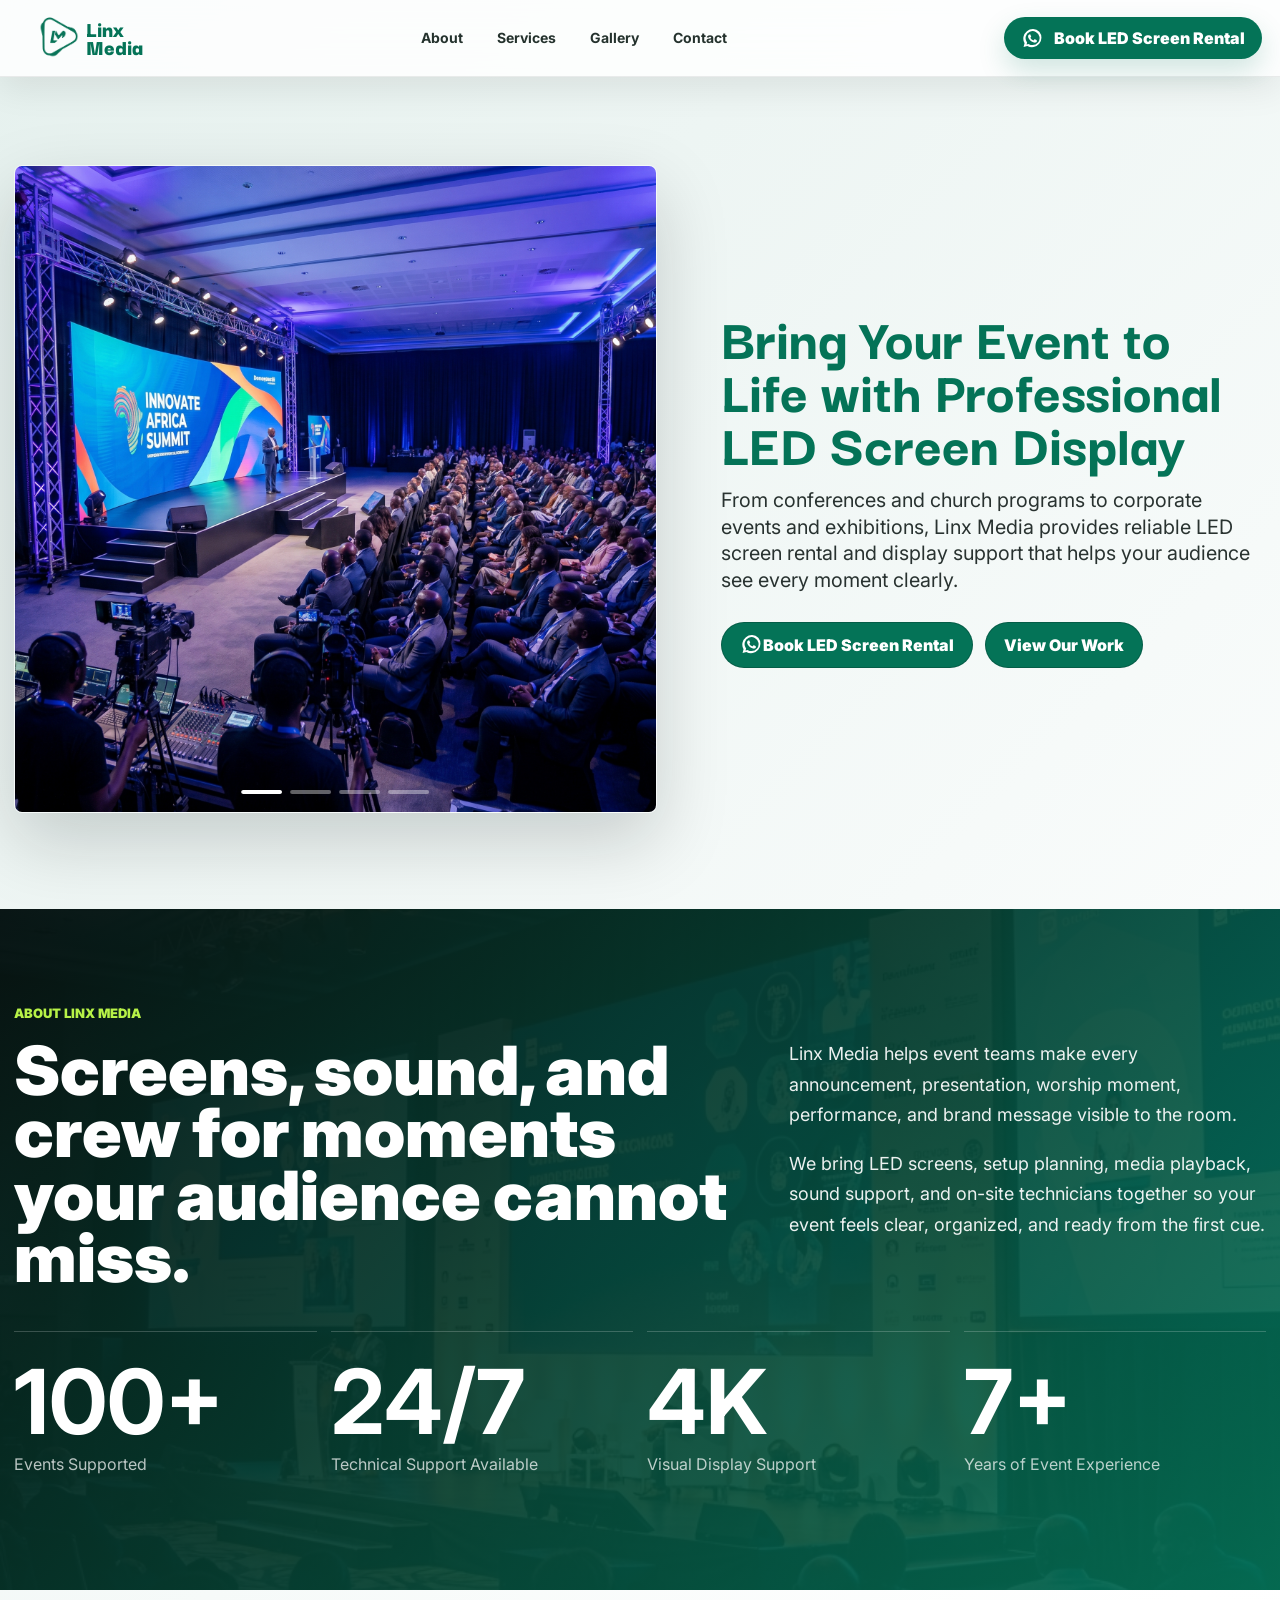
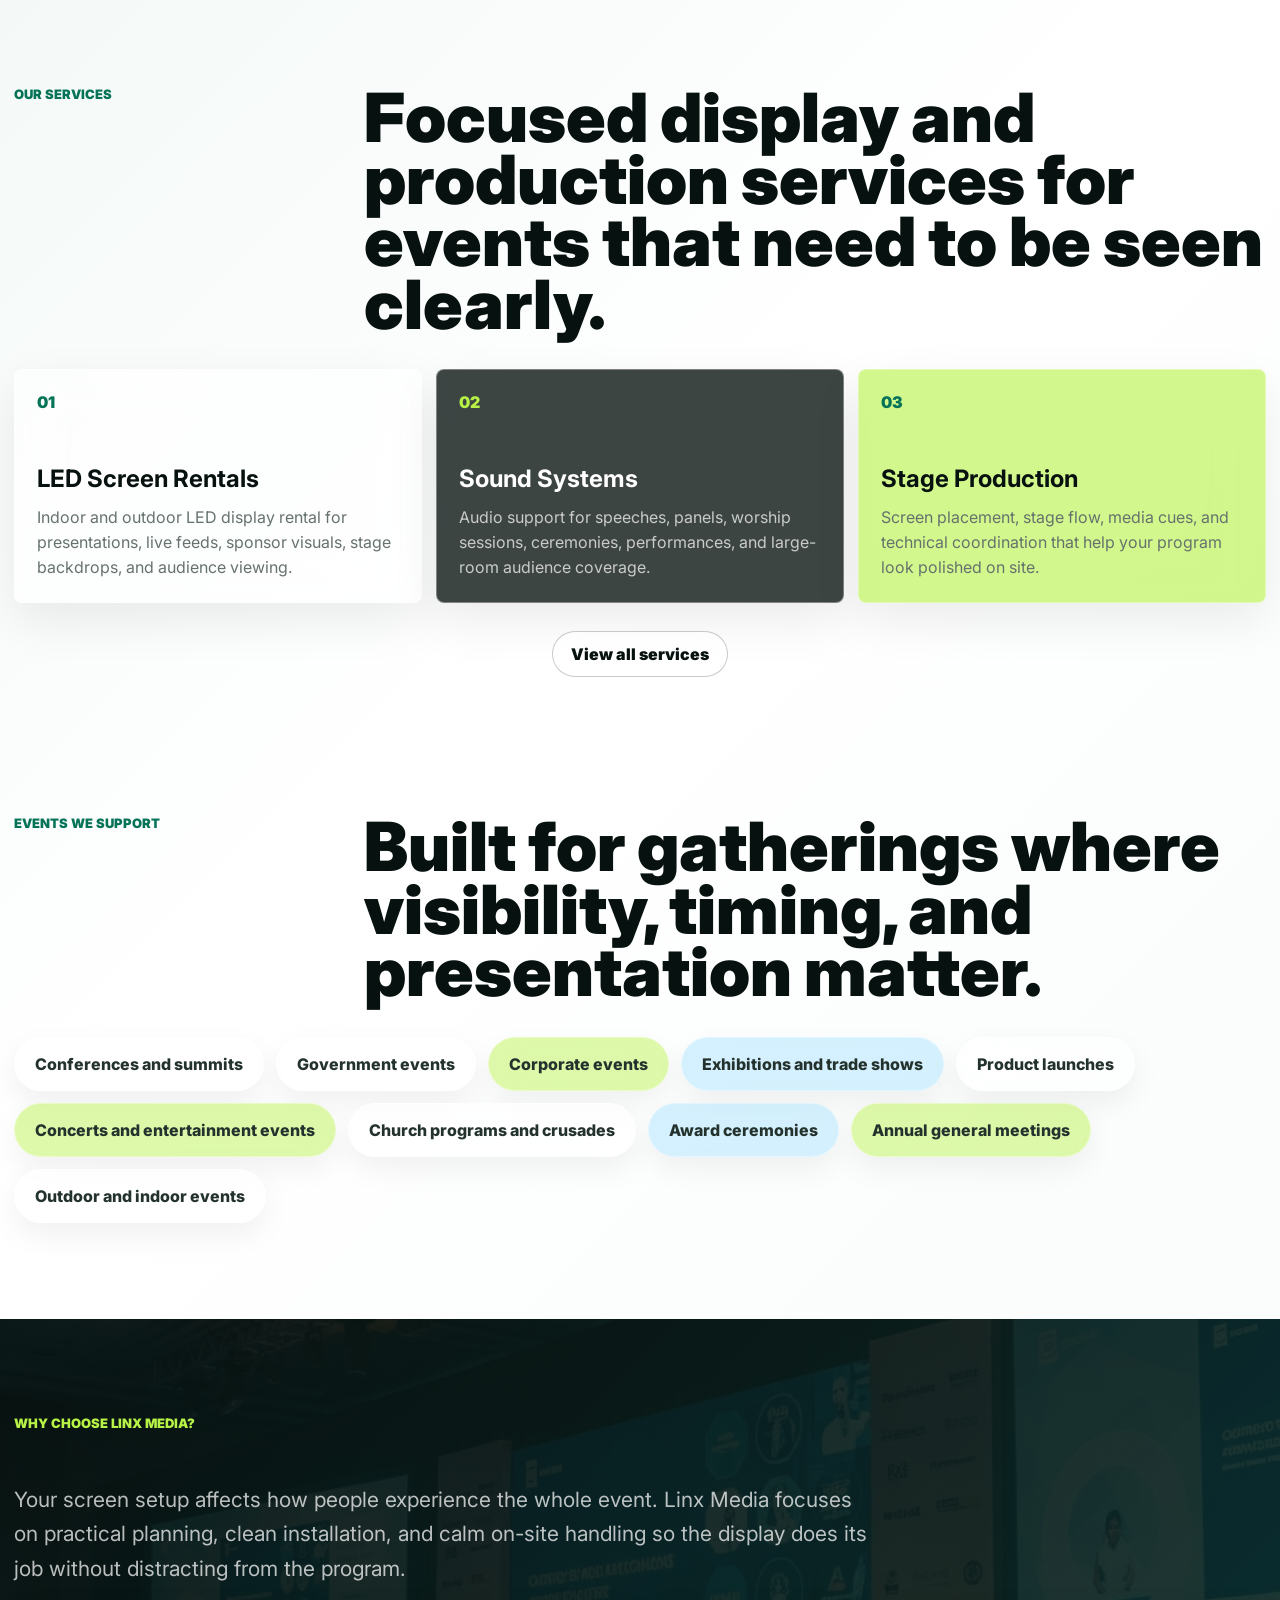
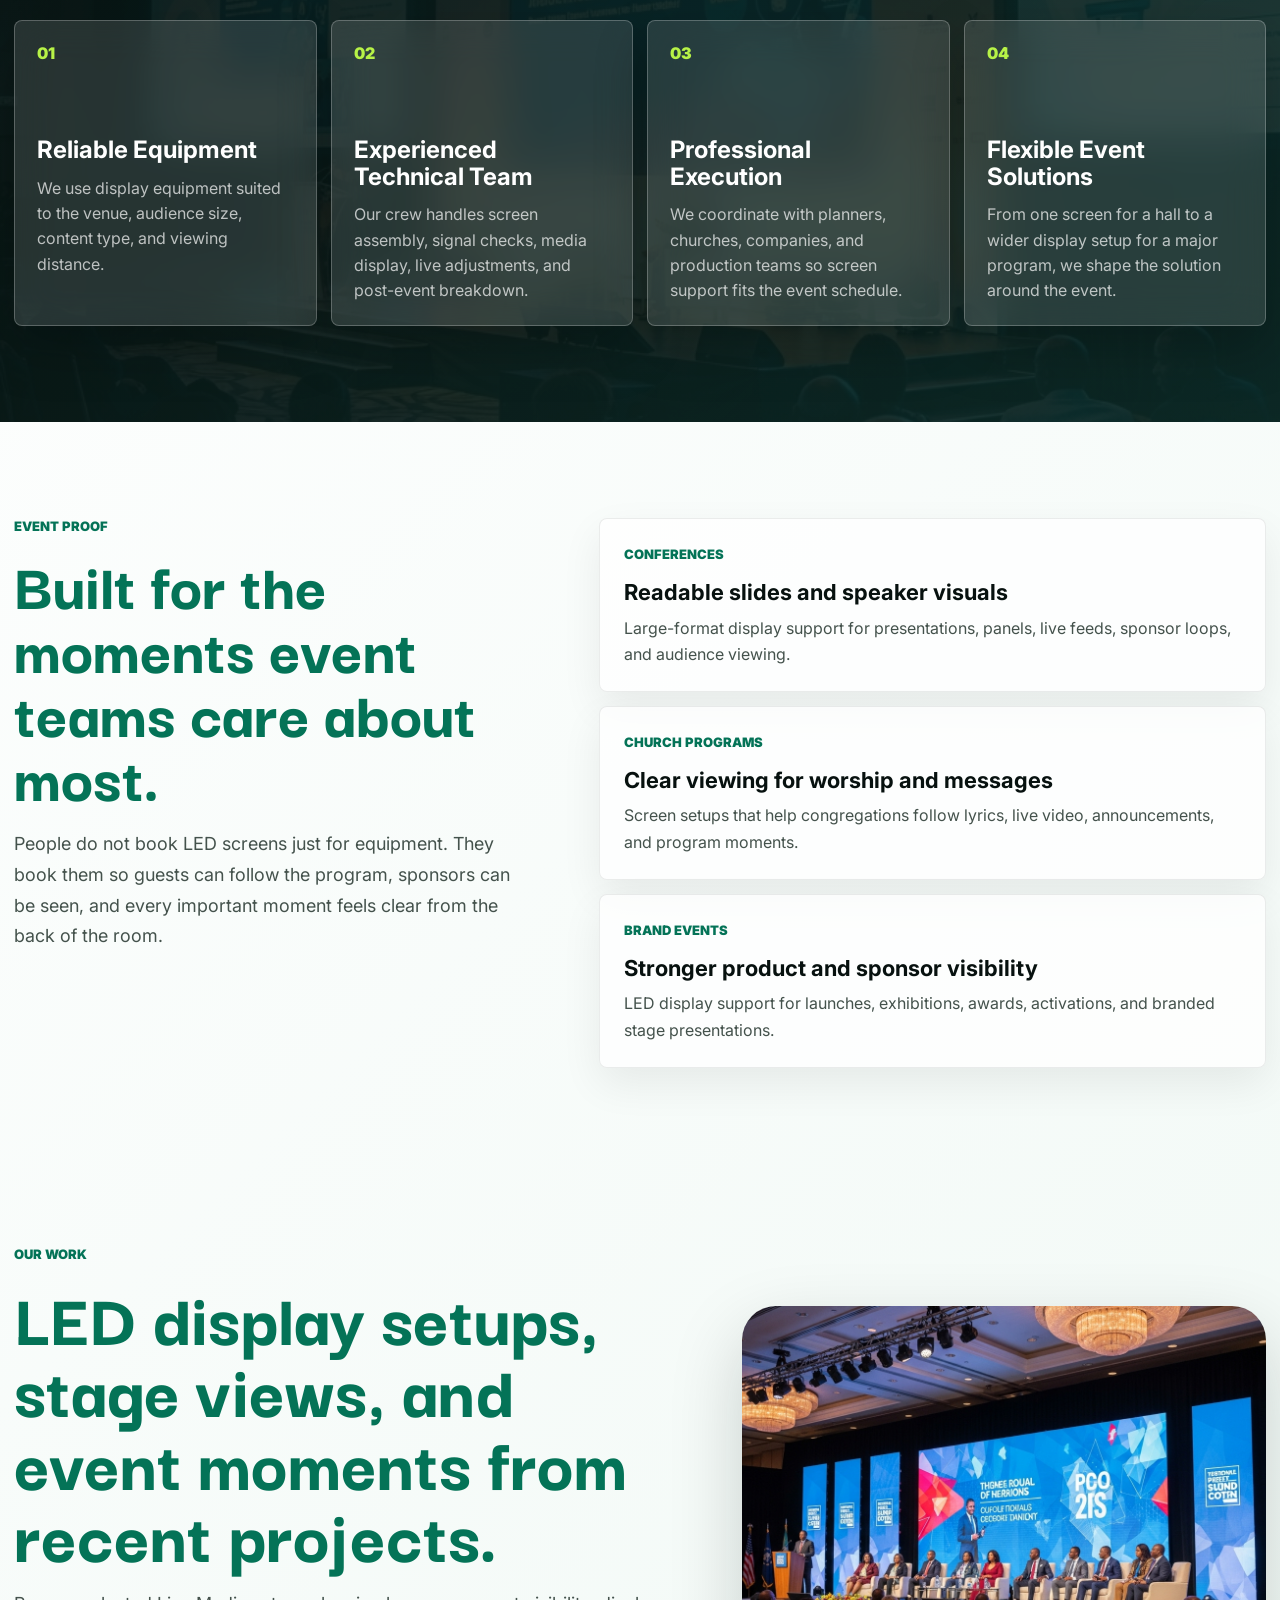
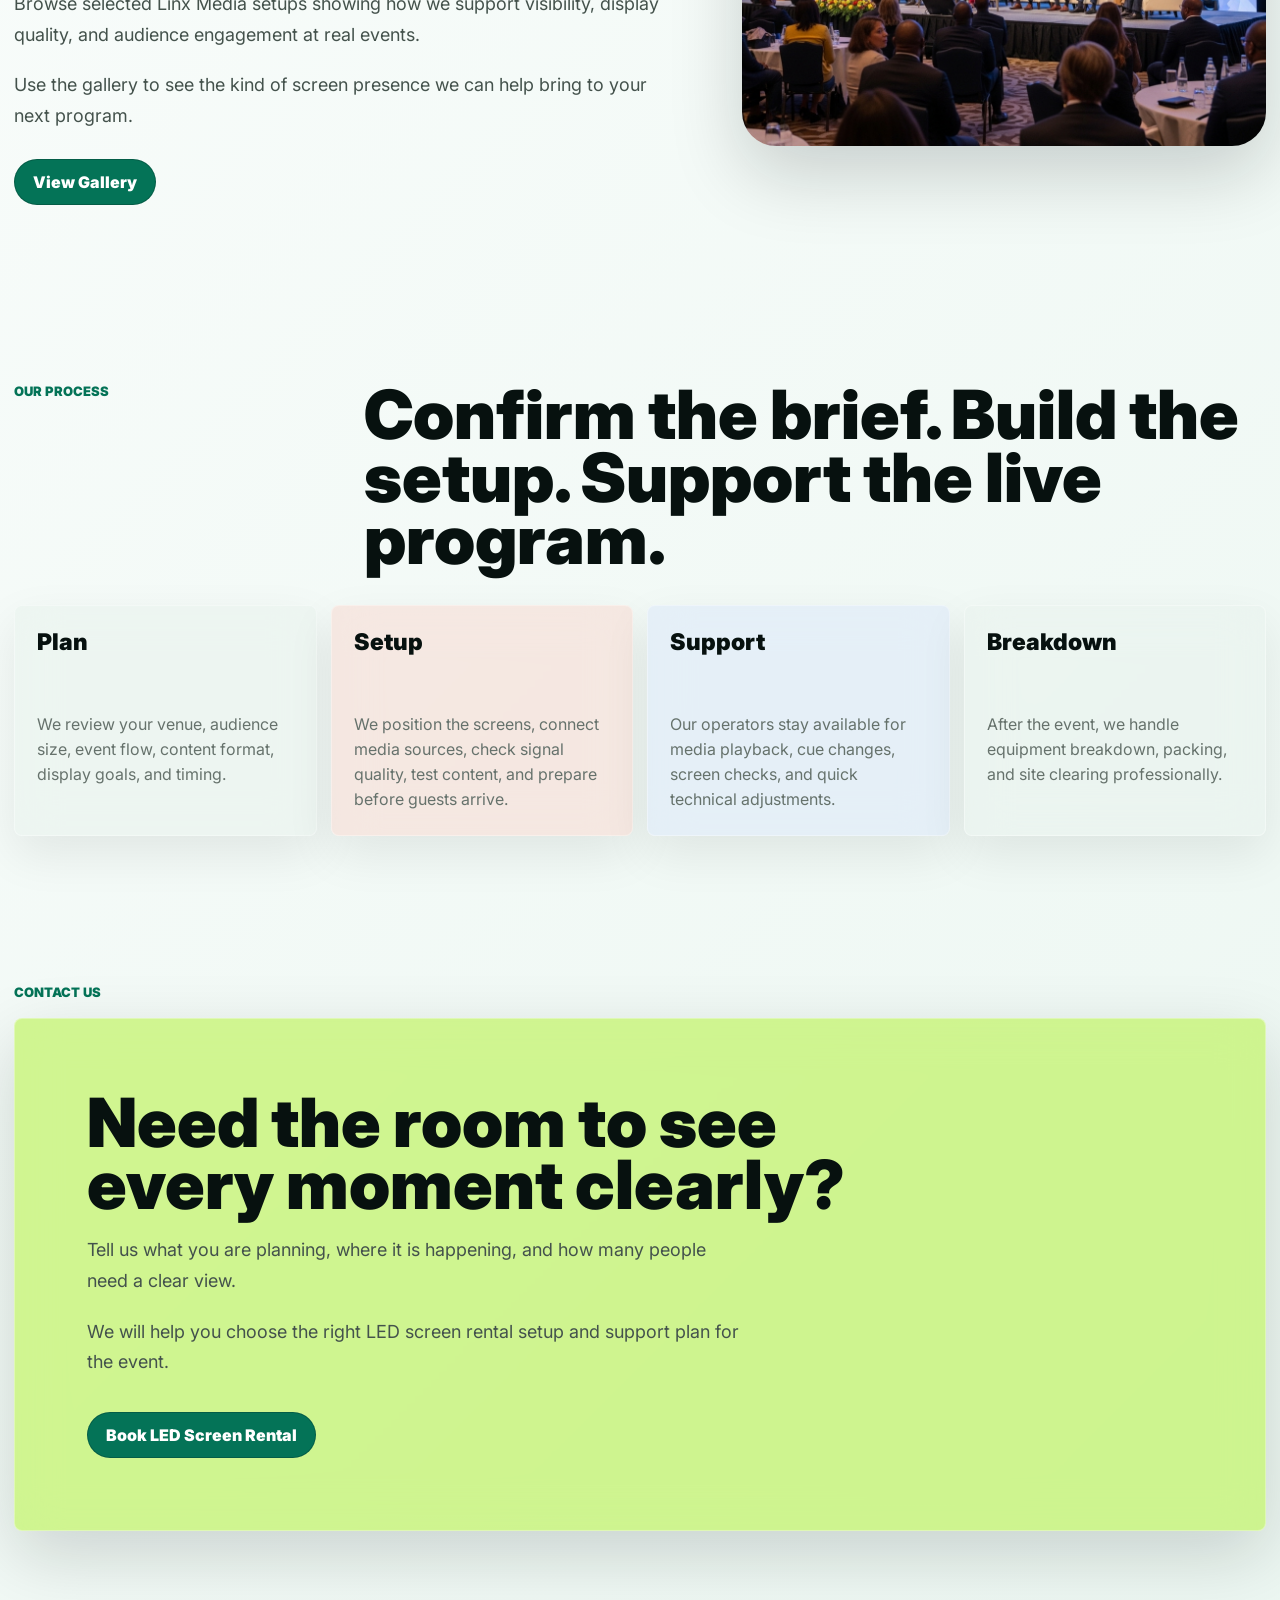
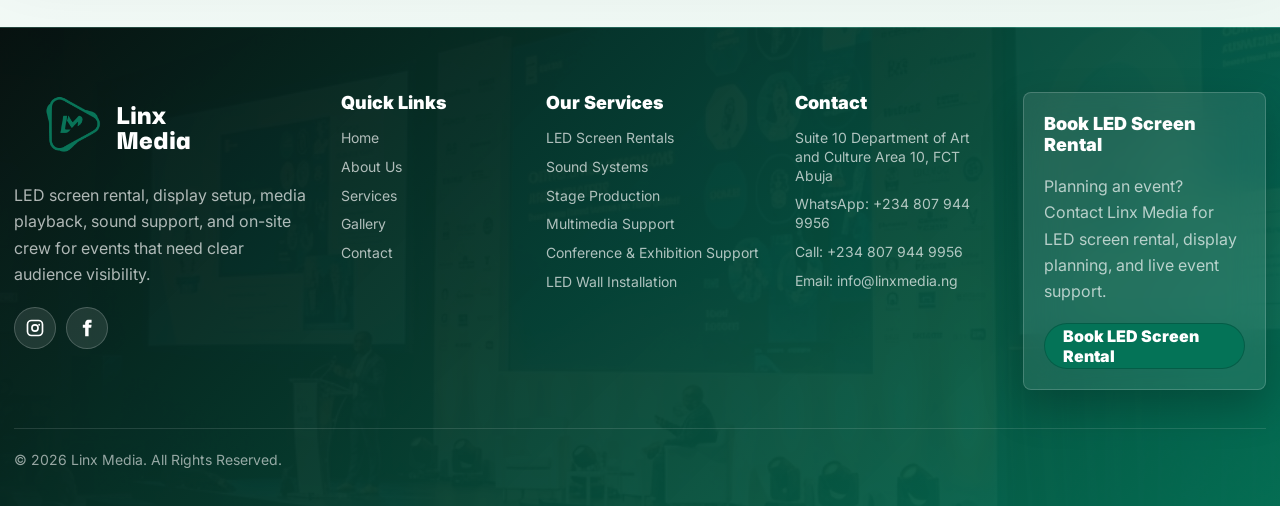
==== commit e82674d6: "Add Google Search Console verification" ====
--- a/index.html
+++ b/index.html
@@ -8,6 +8,7 @@
   <link rel="canonical" href="https://www.linxmedia.com.ng/">
   <meta name="robots" content="index, follow">
   <meta name="theme-color" content="#047357">
+  <meta name="google-site-verification" content="UTUIDooDW8w01mmYviOuxTPxaXbJYJZ5lzkP3q-1VrM">
   <meta name="geo.region" content="NG-FC">
   <meta name="geo.placename" content="Abuja">
   <meta property="og:site_name" content="Linx Media">
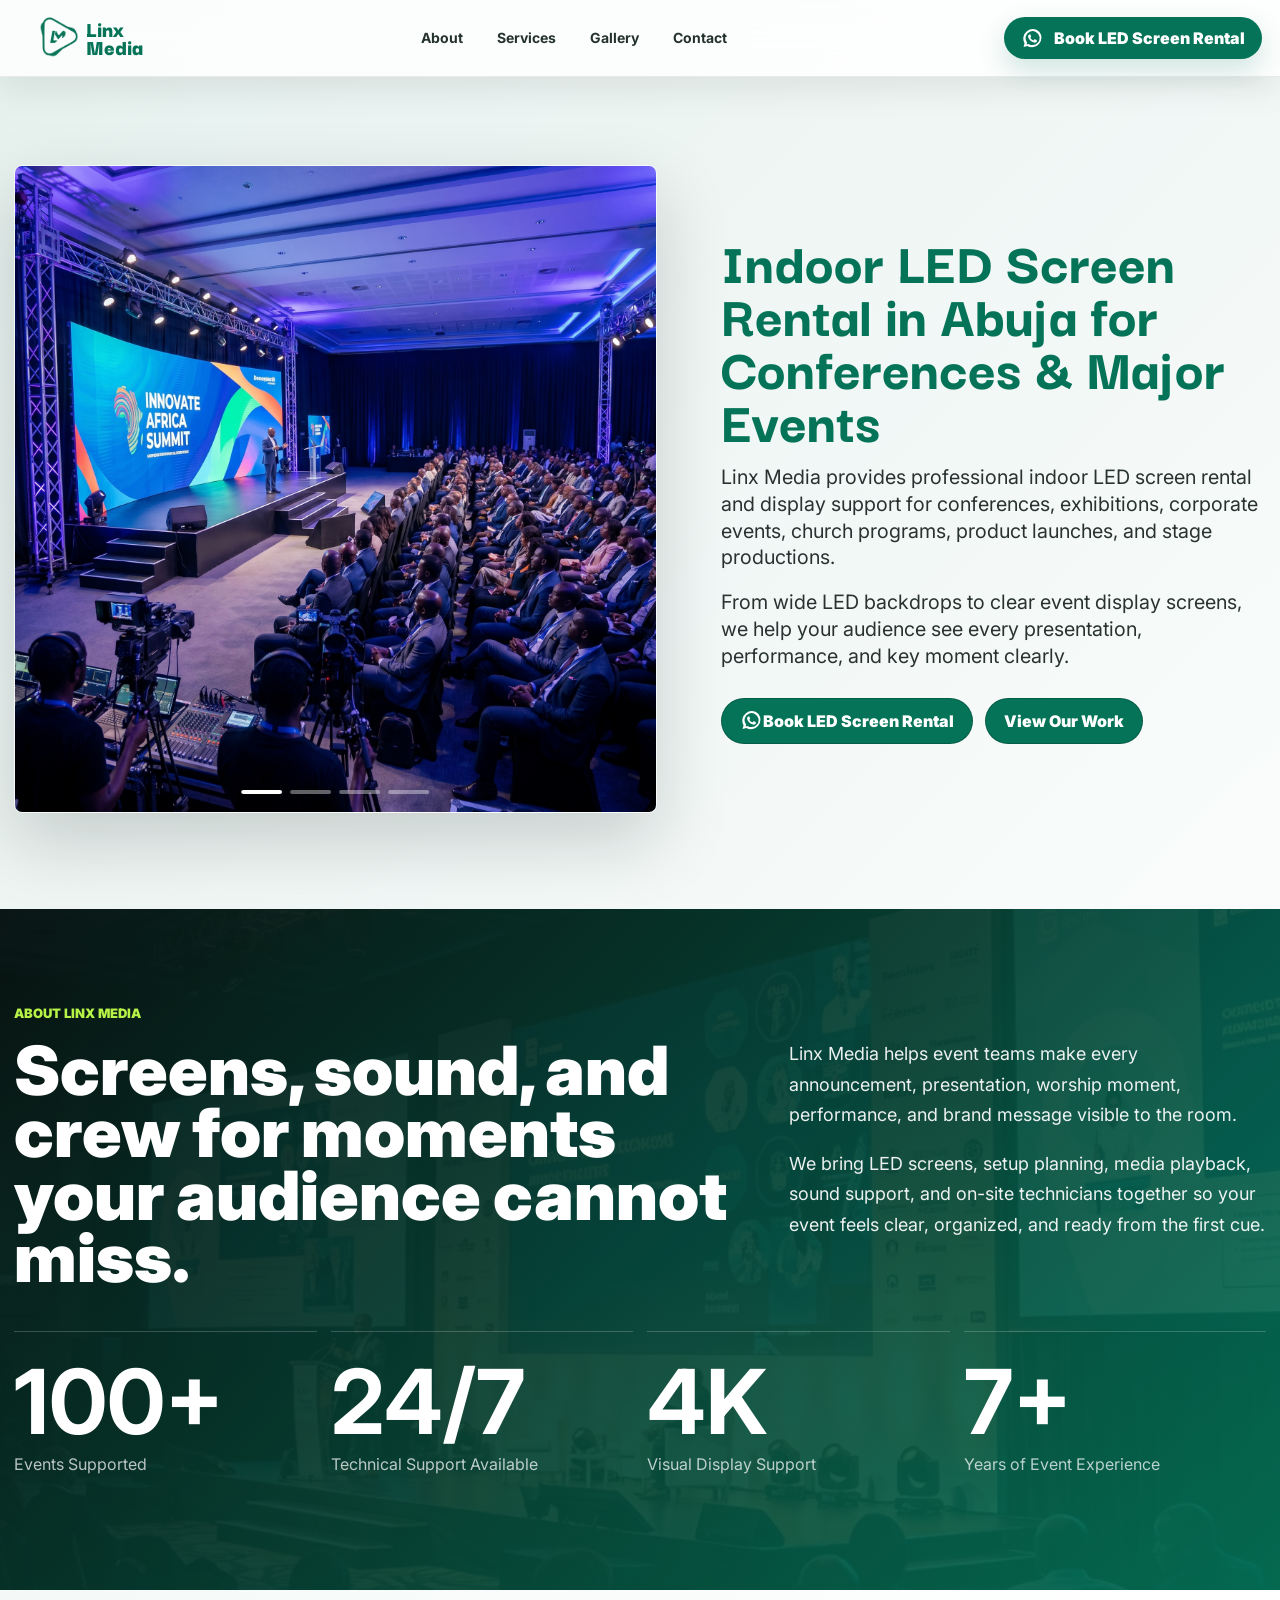
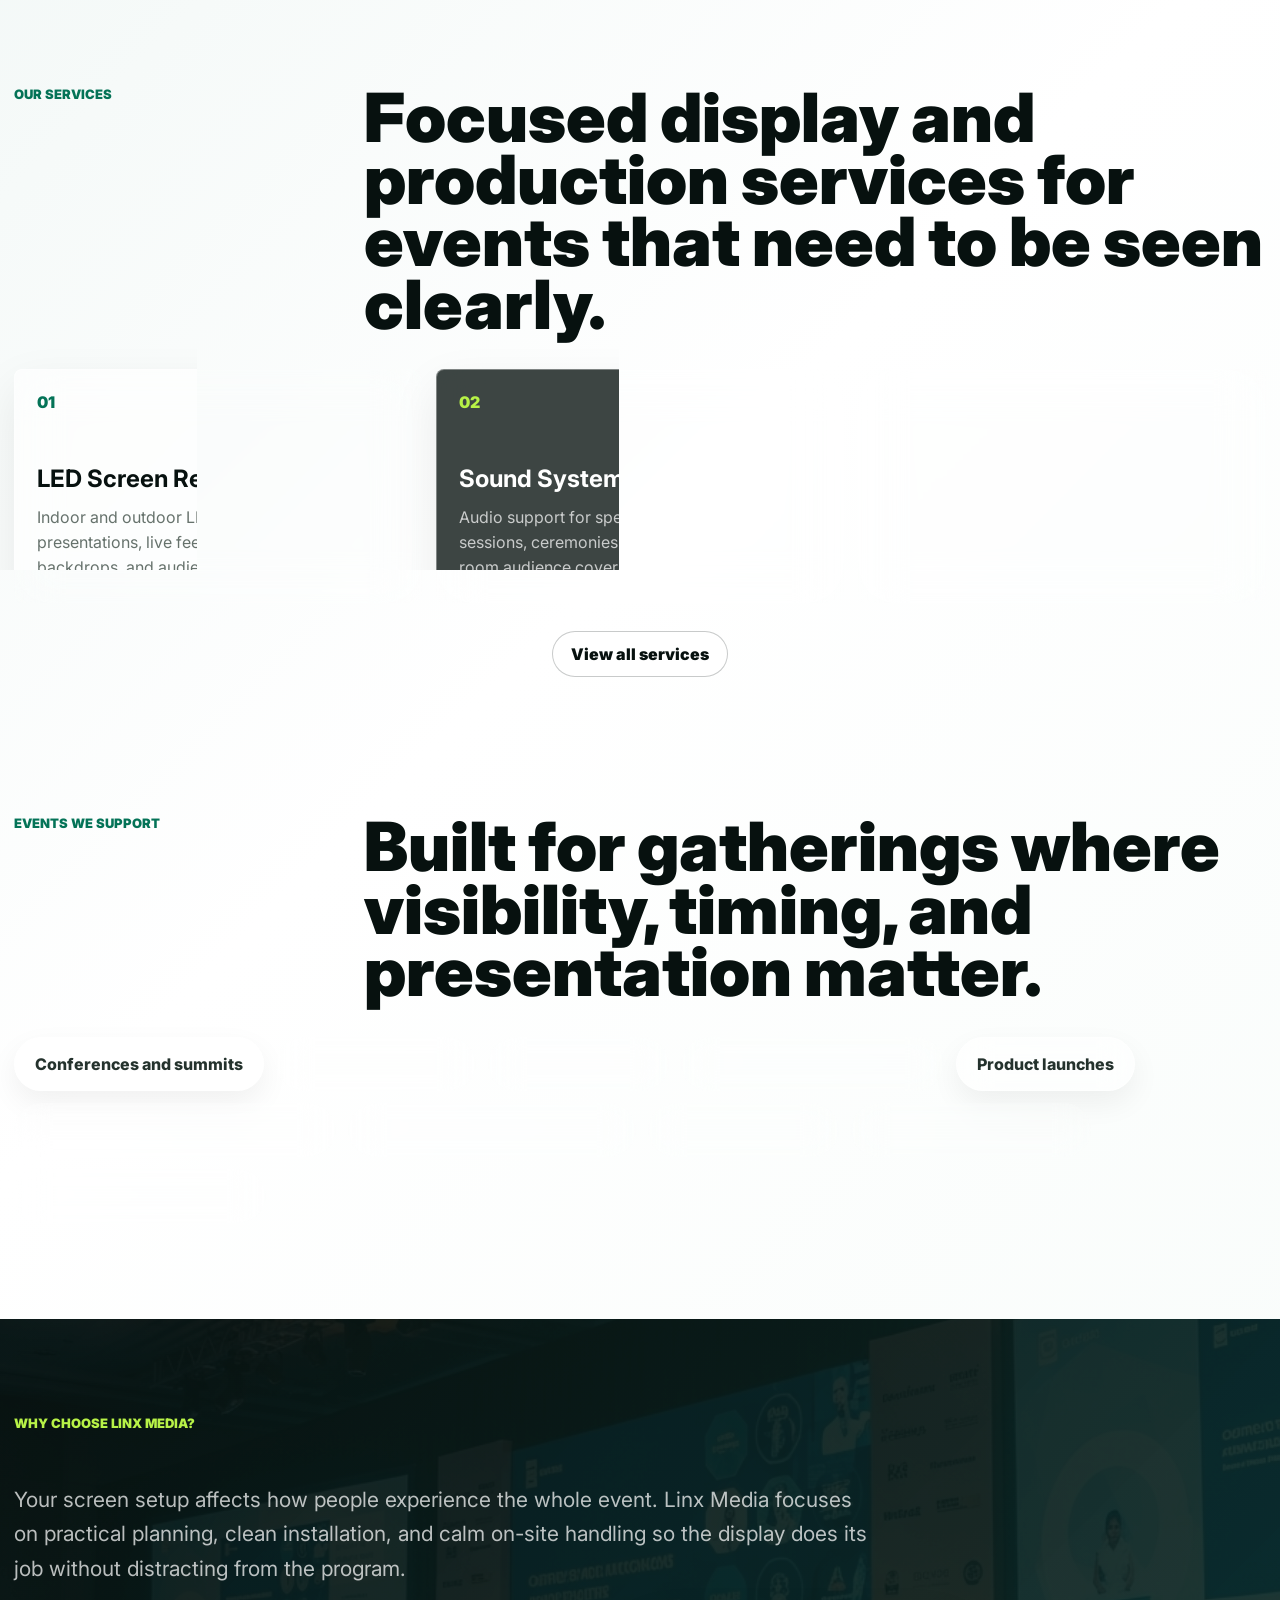
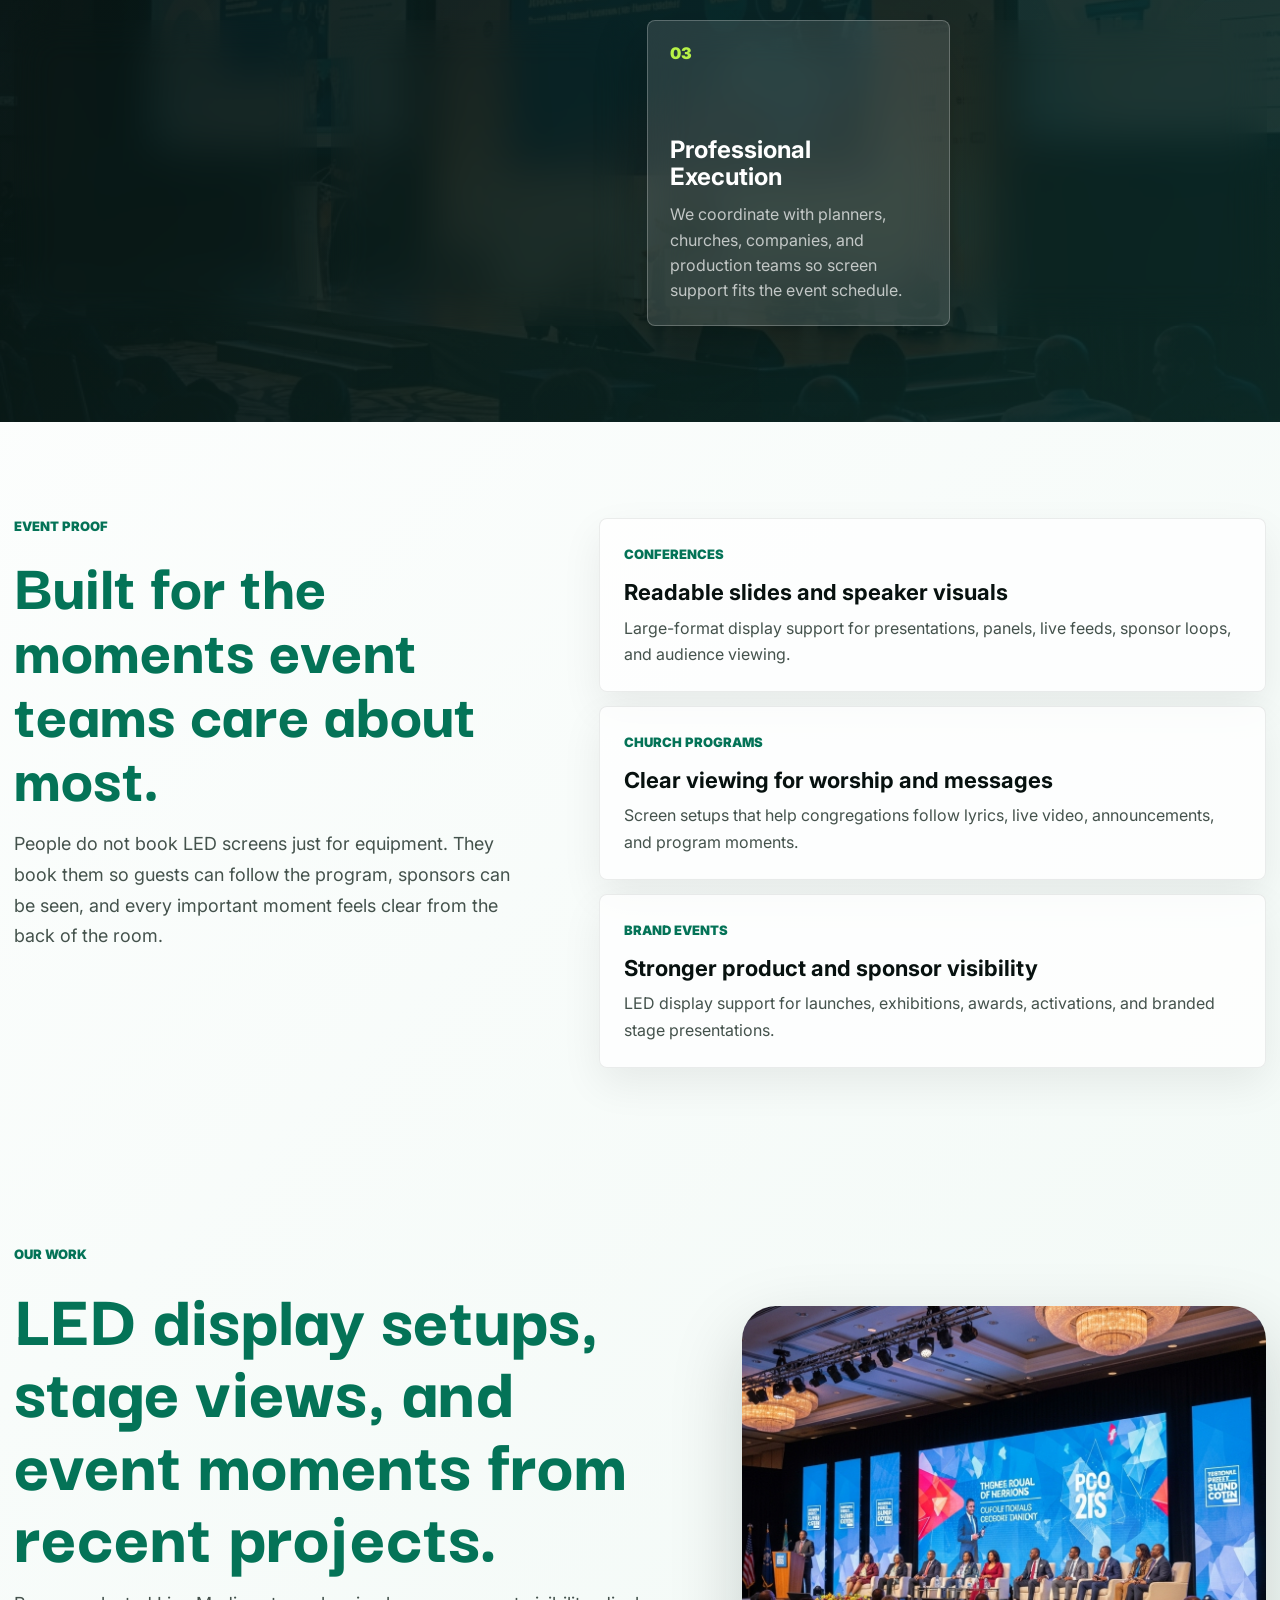
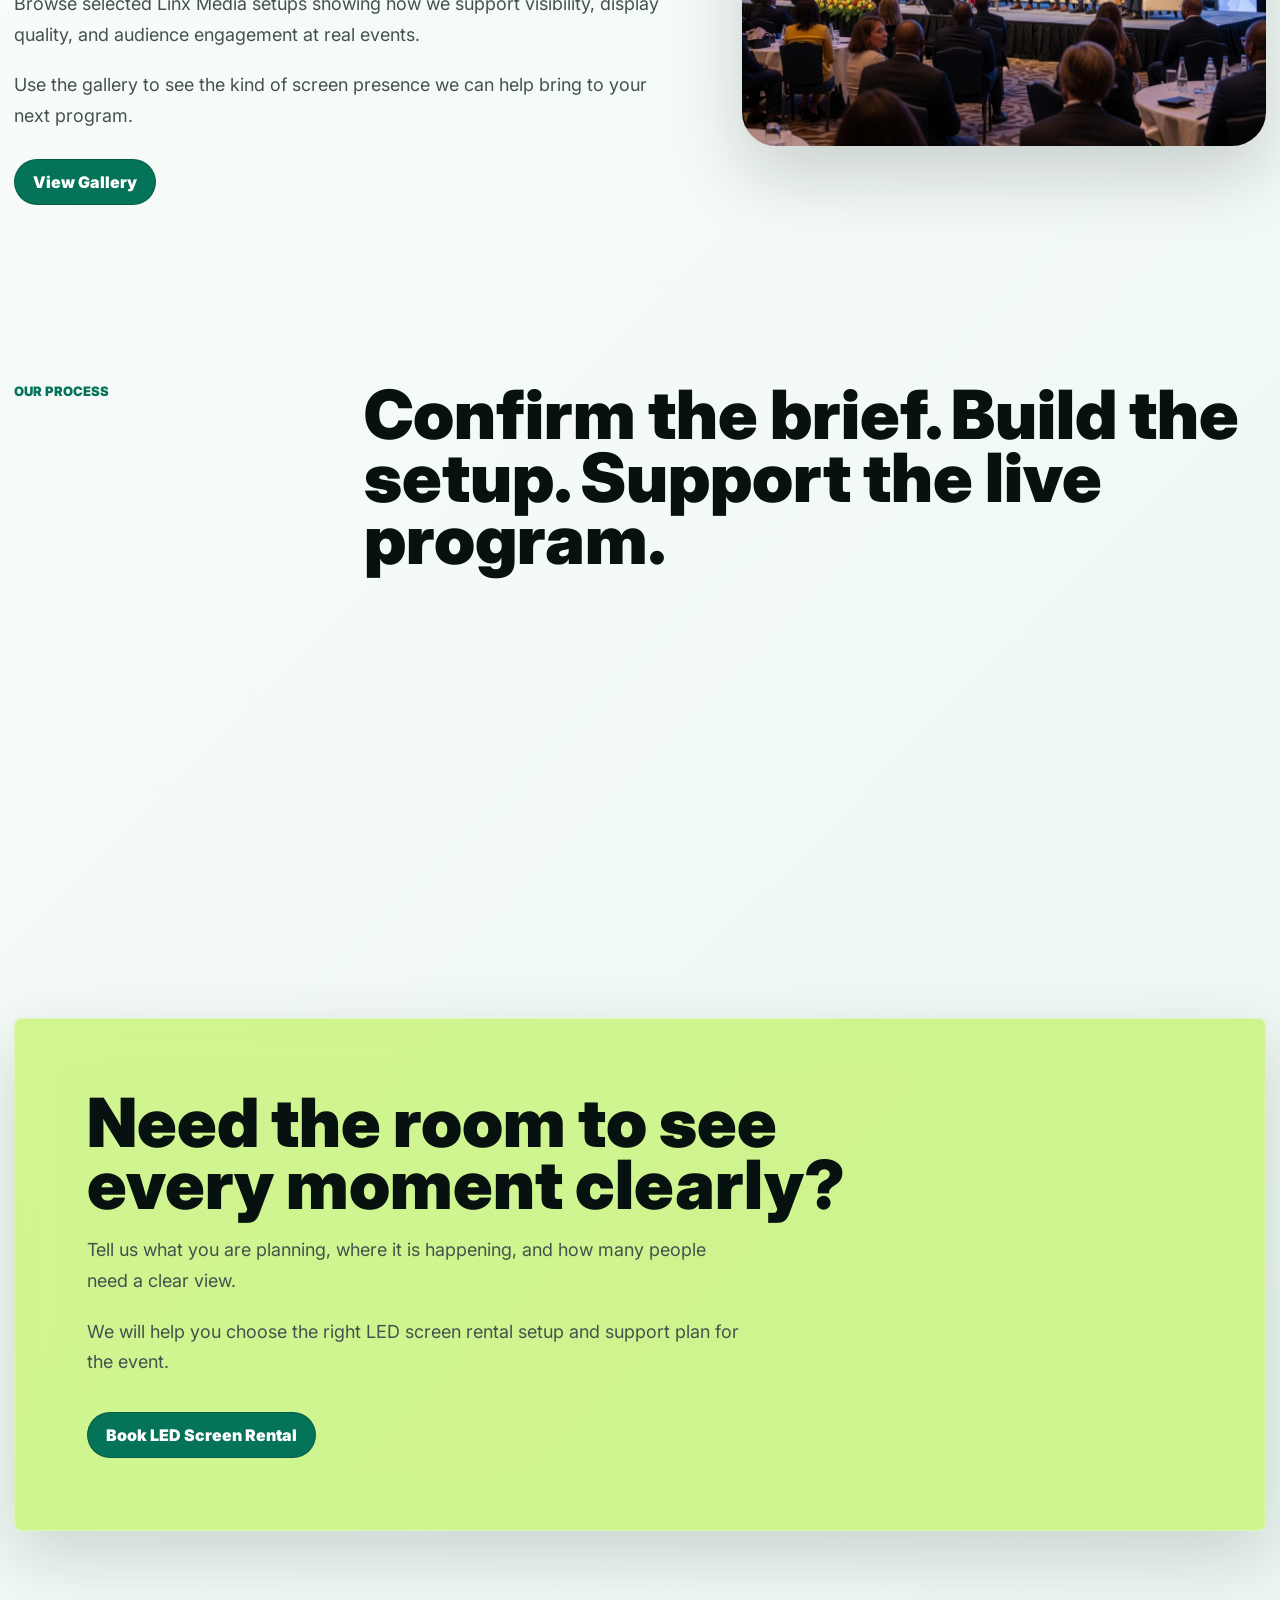
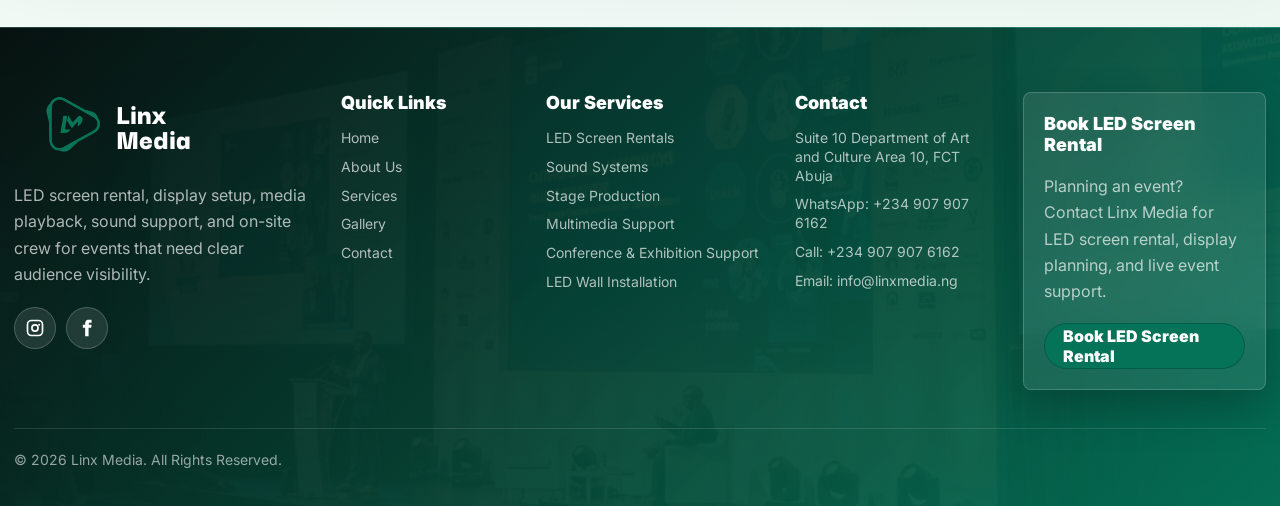
==== commit d3eb6174: "Update gallery and contact details" ====
--- a/index.html
+++ b/index.html
@@ -25,7 +25,10 @@
   <link rel="preconnect" href="https://fonts.gstatic.com" crossorigin>
   <link rel="preload" as="image" href="assets/linx/home-slide-1.jpeg">
   <link href="https://fonts.googleapis.com/css2?family=Darker+Grotesque:wght@700;800;900&family=Inter:wght@400;500;600;700;800;900&display=swap" rel="stylesheet">
-  <link rel="icon" type="image/png" href="assets/Linx%20media%20logo.png">
+  <link rel="icon" href="/favicon.ico" sizes="any">
+  <link rel="icon" type="image/png" sizes="192x192" href="/assets/favicon-192.png">
+  <link rel="icon" type="image/png" sizes="512x512" href="/assets/favicon-512.png">
+  <link rel="apple-touch-icon" href="/assets/apple-touch-icon.png">
   <link rel="stylesheet" href="styles.css">
   <script type="application/ld+json">
     {
@@ -35,7 +38,7 @@
       "url": "https://www.linxmedia.com.ng/",
       "image": "https://www.linxmedia.com.ng/assets/linx/home-slide-3.jpg",
       "description": "Event display company providing LED screen rental, screen setup, sound support, media playback, and on-site technical assistance.",
-      "telephone": "+2348079449956",
+      "telephone": "+2349079076162",
       "email": "info@linxmedia.ng",
       "address": {
         "@type": "PostalAddress",
@@ -75,10 +78,10 @@
       <a href="services.html">Services</a>
       <a href="work.html">Gallery</a>
       <a href="contact.html">Contact</a>
-      <a class="mobile-nav-cta" href="https://wa.me/2348079449956?text=Hello%20Linx%20Media%2C%20I%20would%20like%20to%20book%20LED%20screen%20rental%20for%20an%20event." target="_blank" rel="noopener">Book LED Screen Rental</a>
+      <a class="mobile-nav-cta" href="https://wa.me/2349079076162?text=Hello%20Linx%20Media%2C%20I%20would%20like%20to%20book%20LED%20screen%20rental%20for%20an%20event." target="_blank" rel="noopener">Book LED Screen Rental</a>
     </nav>
 
-    <a class="header-cta" href="https://wa.me/2348079449956?text=Hello%20Linx%20Media%2C%20I%20would%20like%20to%20book%20LED%20screen%20rental%20for%20an%20event." target="_blank" rel="noopener">
+    <a class="header-cta" href="https://wa.me/2349079076162?text=Hello%20Linx%20Media%2C%20I%20would%20like%20to%20book%20LED%20screen%20rental%20for%20an%20event." target="_blank" rel="noopener">
       <span class="whatsapp-icon" aria-hidden="true">
         <svg viewBox="0 0 24 24" focusable="false">
           <path d="M19.1 4.9A9.9 9.9 0 0 0 3.7 17l-1 3.8 3.9-1A9.9 9.9 0 0 0 19.1 4.9Zm-7.1 14a7.2 7.2 0 0 1-3.7-1l-.3-.2-2.2.6.6-2.1-.2-.3A7.3 7.3 0 1 1 12 18.9Zm4-5.4c-.2-.1-1.3-.6-1.5-.7-.2-.1-.4-.1-.5.1l-.7.9c-.1.2-.3.2-.5.1a5.9 5.9 0 0 1-2.9-2.5c-.1-.2 0-.3.1-.4l.4-.5c.1-.1.1-.3.2-.4 0-.1 0-.3-.1-.4l-.7-1.7c-.2-.4-.4-.3-.5-.3h-.5c-.2 0-.4.1-.6.3-.2.2-.8.8-.8 1.9s.8 2.2.9 2.3c.1.2 1.6 2.5 3.9 3.5.6.2 1 .4 1.3.5.6.2 1.1.2 1.5.1.5-.1 1.3-.5 1.5-1.1.2-.5.2-1 .1-1.1 0-.1-.2-.2-.4-.3Z" />
@@ -115,11 +118,12 @@
 
       <div class="hero-copy reveal">
         <h1>
-          <span>Bring Your Event to Life with Professional LED Screen Display</span>
+          <span>Indoor LED Screen Rental in Abuja for Conferences &amp; Major Events</span>
         </h1>
-        <p class="hero-text">From conferences and church programs to corporate events and exhibitions, Linx Media provides reliable LED screen rental and display support that helps your audience see every moment clearly.</p>
+        <p class="hero-text">Linx Media provides professional indoor LED screen rental and display support for conferences, exhibitions, corporate events, church programs, product launches, and stage productions.</p>
+        <p class="hero-text">From wide LED backdrops to clear event display screens, we help your audience see every presentation, performance, and key moment clearly.</p>
         <div class="hero-actions">
-          <a class="button button-primary" href="https://wa.me/2348079449956?text=Hello%20Linx%20Media%2C%20I%20would%20like%20to%20book%20LED%20screen%20rental%20for%20an%20event." target="_blank" rel="noopener">
+          <a class="button button-primary" href="https://wa.me/2349079076162?text=Hello%20Linx%20Media%2C%20I%20would%20like%20to%20book%20LED%20screen%20rental%20for%20an%20event." target="_blank" rel="noopener">
             <span class="whatsapp-icon" aria-hidden="true">
               <svg viewBox="0 0 24 24" focusable="false">
                 <path d="M19.1 4.9A9.9 9.9 0 0 0 3.7 17l-1 3.8 3.9-1A9.9 9.9 0 0 0 19.1 4.9Zm-7.1 14a7.2 7.2 0 0 1-3.7-1l-.3-.2-2.2.6.6-2.1-.2-.3A7.3 7.3 0 1 1 12 18.9Zm4-5.4c-.2-.1-1.3-.6-1.5-.7-.2-.1-.4-.1-.5.1l-.7.9c-.1.2-.3.2-.5.1a5.9 5.9 0 0 1-2.9-2.5c-.1-.2 0-.3.1-.4l.4-.5c.1-.1.1-.3.2-.4 0-.1 0-.3-.1-.4l-.7-1.7c-.2-.4-.4-.3-.5-.3h-.5c-.2 0-.4.1-.6.3-.2.2-.8.8-.8 1.9s.8 2.2.9 2.3c.1.2 1.6 2.5 3.9 3.5.6.2 1 .4 1.3.5.6.2 1.1.2 1.5.1.5-.1 1.3-.5 1.5-1.1.2-.5.2-1 .1-1.1 0-.1-.2-.2-.4-.3Z" />
@@ -315,7 +319,7 @@
         <p>Tell us what you are planning, where it is happening, and how many people need a clear view.</p>
         <p>We will help you choose the right LED screen rental setup and support plan for the event.</p>
         <div class="contact-actions">
-          <a class="button button-primary" href="https://wa.me/2348079449956?text=Hello%20Linx%20Media%2C%20I%20would%20like%20to%20book%20LED%20screen%20rental%20for%20an%20event." target="_blank" rel="noopener">Book LED Screen Rental</a>
+          <a class="button button-primary" href="https://wa.me/2349079076162?text=Hello%20Linx%20Media%2C%20I%20would%20like%20to%20book%20LED%20screen%20rental%20for%20an%20event." target="_blank" rel="noopener">Book LED Screen Rental</a>
         </div>
       </div>
     </section>
@@ -370,8 +374,8 @@
         <h3>Contact</h3>
         <div class="footer-links">
           <span>Suite 10 Department of Art and Culture Area 10, FCT Abuja</span>
-          <a href="https://wa.me/2348079449956" target="_blank" rel="noopener">WhatsApp: +234 807 944 9956</a>
-          <a href="tel:+2348079449956">Call: +234 807 944 9956</a>
+          <a href="https://wa.me/2349079076162" target="_blank" rel="noopener">WhatsApp: +234 907 907 6162</a>
+          <a href="tel:+2349079076162">Call: +234 907 907 6162</a>
           <a href="mailto:info@linxmedia.ng">Email: info@linxmedia.ng</a>
         </div>
       </div>
@@ -379,7 +383,7 @@
       <div class="footer-cta">
         <h3>Book LED Screen Rental</h3>
         <p>Planning an event? Contact Linx Media for LED screen rental, display planning, and live event support.</p>
-        <a class="button button-primary" href="https://wa.me/2348079449956?text=Hello%20Linx%20Media%2C%20I%20would%20like%20to%20book%20LED%20screen%20rental%20for%20an%20event." target="_blank" rel="noopener">Book LED Screen Rental</a>
+        <a class="button button-primary" href="https://wa.me/2349079076162?text=Hello%20Linx%20Media%2C%20I%20would%20like%20to%20book%20LED%20screen%20rental%20for%20an%20event." target="_blank" rel="noopener">Book LED Screen Rental</a>
       </div>
     </div>
 
--- a/styles.css
+++ b/styles.css
@@ -1529,6 +1529,12 @@
   border-radius: 24px;
   overflow: hidden;
   box-shadow: 0 22px 54px rgba(7, 17, 15, 0.12);
+  cursor: zoom-in;
+}
+
+.project-card:focus-visible {
+  outline: 3px solid var(--lime);
+  outline-offset: 4px;
 }
 
 .project-card img {
@@ -1556,6 +1562,90 @@
   font-weight: 900;
   backdrop-filter: blur(16px);
   -webkit-backdrop-filter: blur(16px);
+}
+
+.gallery-lightbox {
+  position: fixed;
+  inset: 0;
+  z-index: 80;
+  display: none;
+  align-items: center;
+  justify-content: center;
+  padding: 72px 24px 32px;
+  background: rgba(7, 17, 15, 0.92);
+}
+
+.gallery-lightbox.is-open {
+  display: flex;
+}
+
+.gallery-lightbox-frame {
+  display: grid;
+  gap: 14px;
+  width: min(1080px, 100%);
+  margin: 0;
+}
+
+.gallery-lightbox-frame img {
+  width: 100%;
+  max-height: 78vh;
+  border-radius: 8px;
+  object-fit: contain;
+  background: rgba(255, 255, 255, 0.04);
+  box-shadow: 0 28px 80px rgba(0, 0, 0, 0.42);
+}
+
+.gallery-lightbox-frame figcaption {
+  color: var(--white);
+  font-size: 16px;
+  font-weight: 800;
+  text-align: center;
+}
+
+.gallery-lightbox-close,
+.gallery-lightbox-nav {
+  position: absolute;
+  display: inline-flex;
+  align-items: center;
+  justify-content: center;
+  border: 1px solid rgba(255, 255, 255, 0.24);
+  border-radius: 50%;
+  color: var(--white);
+  background: rgba(255, 255, 255, 0.12);
+  cursor: pointer;
+  transition: background 180ms ease, color 180ms ease, transform 180ms ease;
+}
+
+.gallery-lightbox-close:hover,
+.gallery-lightbox-nav:hover {
+  color: var(--lime);
+  background: rgba(255, 255, 255, 0.2);
+}
+
+.gallery-lightbox-close {
+  top: 20px;
+  right: 20px;
+  width: 44px;
+  height: 44px;
+  font-size: 30px;
+  line-height: 1;
+}
+
+.gallery-lightbox-nav {
+  top: 50%;
+  width: 48px;
+  height: 48px;
+  font-size: 42px;
+  line-height: 1;
+  transform: translateY(-50%);
+}
+
+.gallery-lightbox-prev {
+  left: 18px;
+}
+
+.gallery-lightbox-next {
+  right: 18px;
 }
 
 .video-gallery {
@@ -2058,6 +2148,24 @@
     justify-content: center;
   }
 
+  .gallery-lightbox {
+    padding: 76px 14px 24px;
+  }
+
+  .gallery-lightbox-nav {
+    top: auto;
+    bottom: 18px;
+    transform: none;
+  }
+
+  .gallery-lightbox-prev {
+    left: calc(50% - 58px);
+  }
+
+  .gallery-lightbox-next {
+    right: calc(50% - 58px);
+  }
+
   .hero-led-gallery {
     order: 2;
     justify-self: auto;
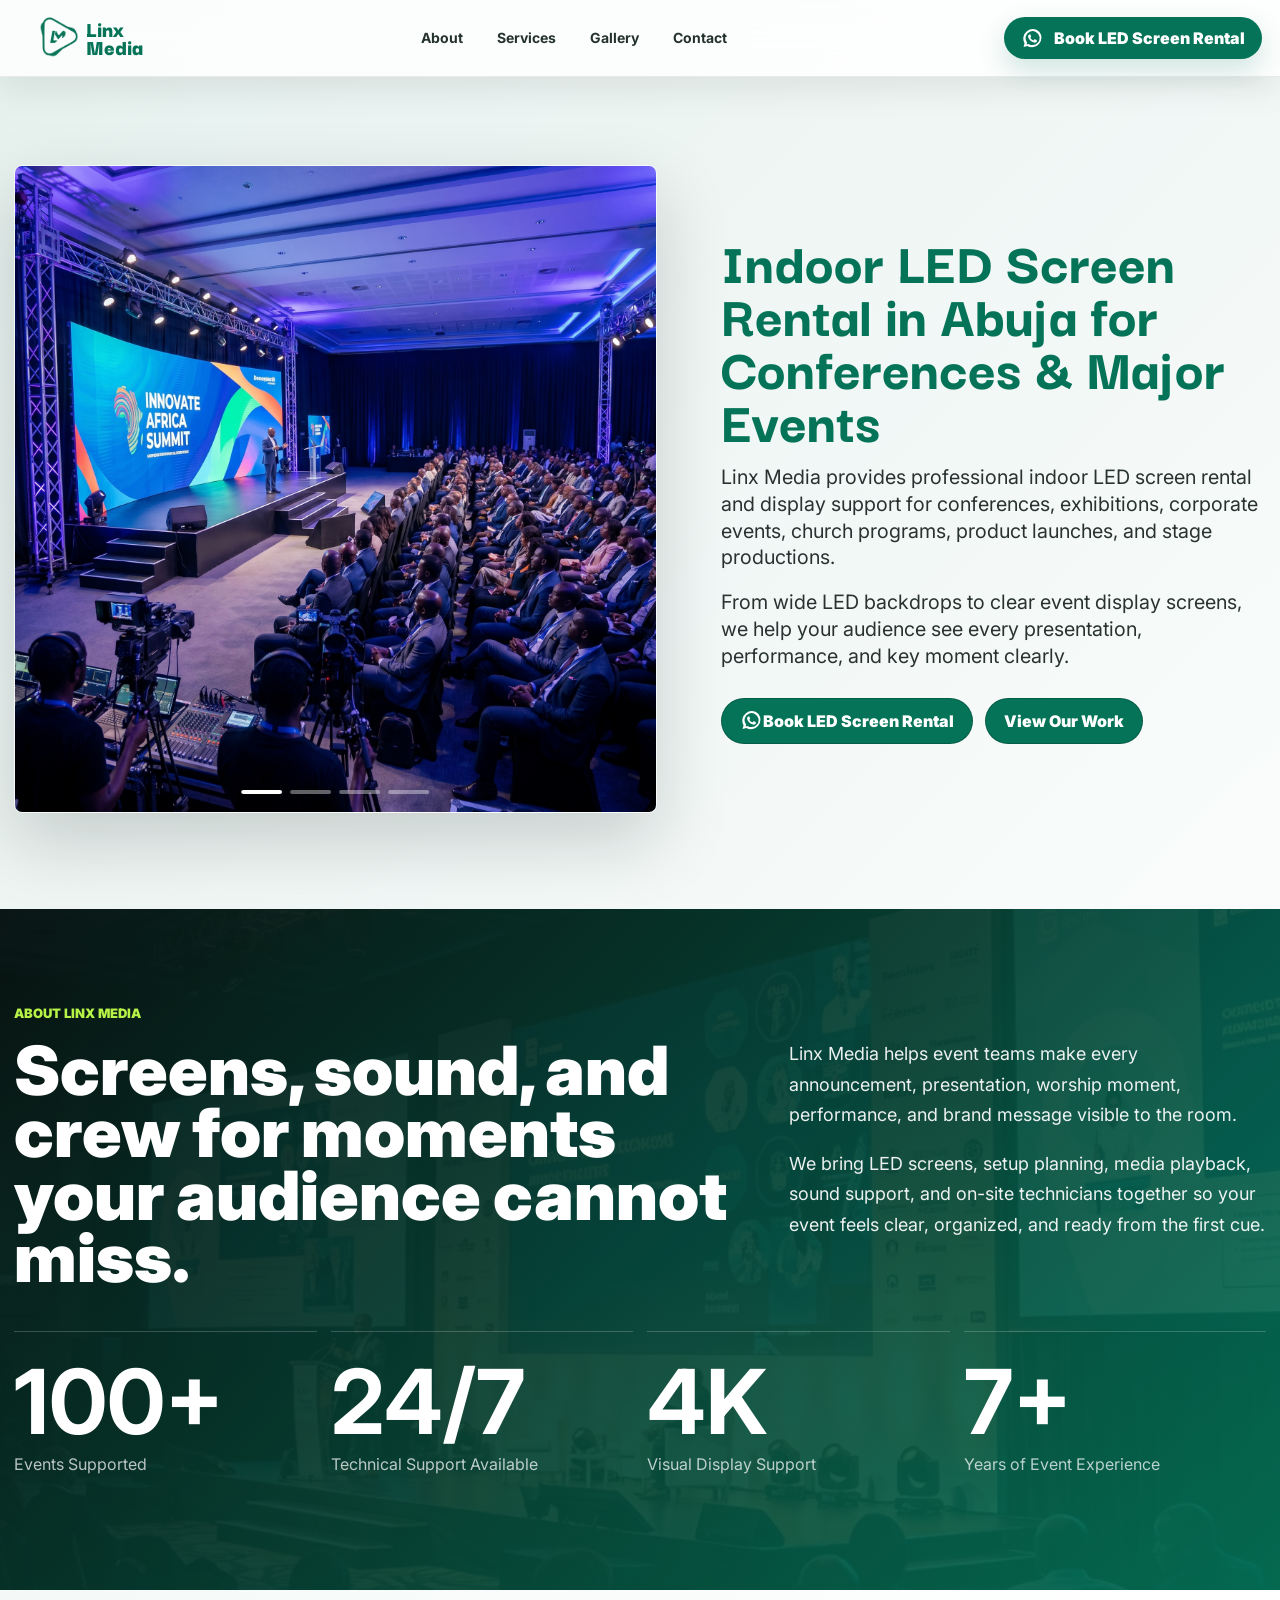
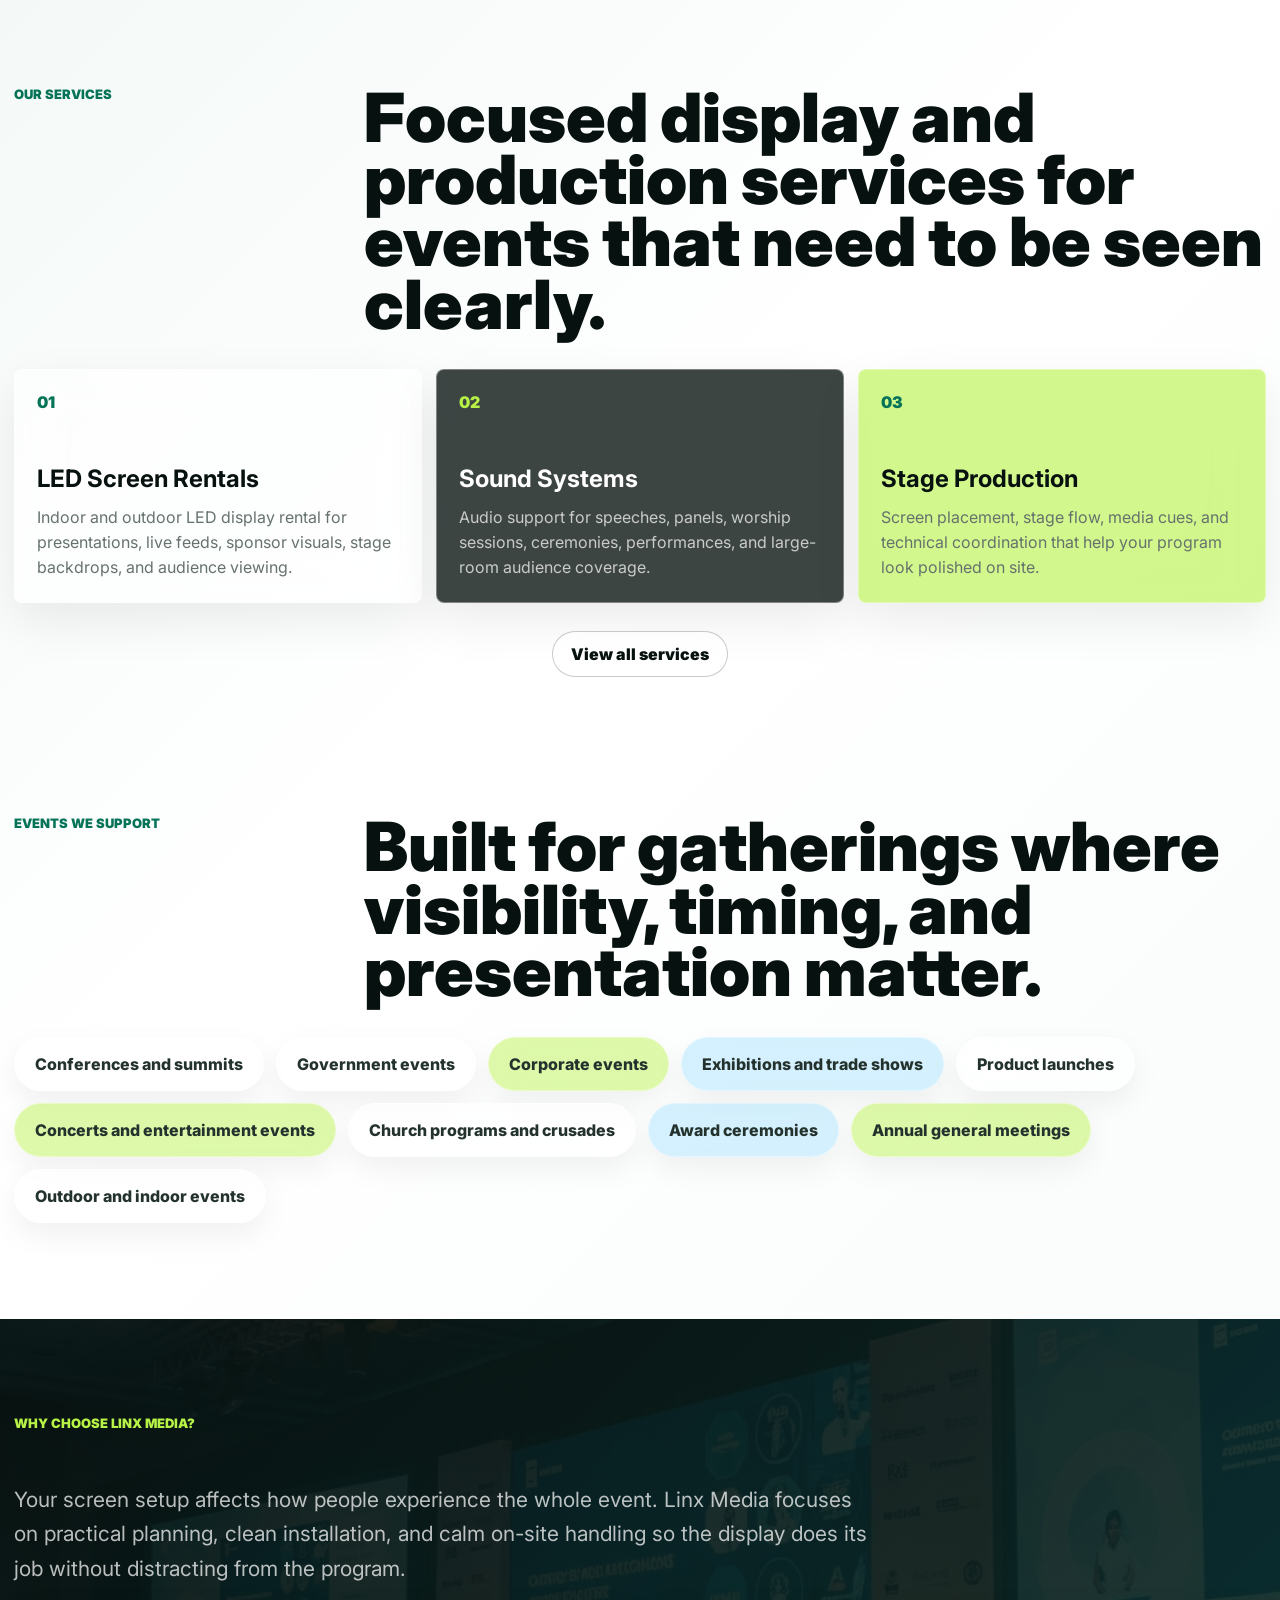
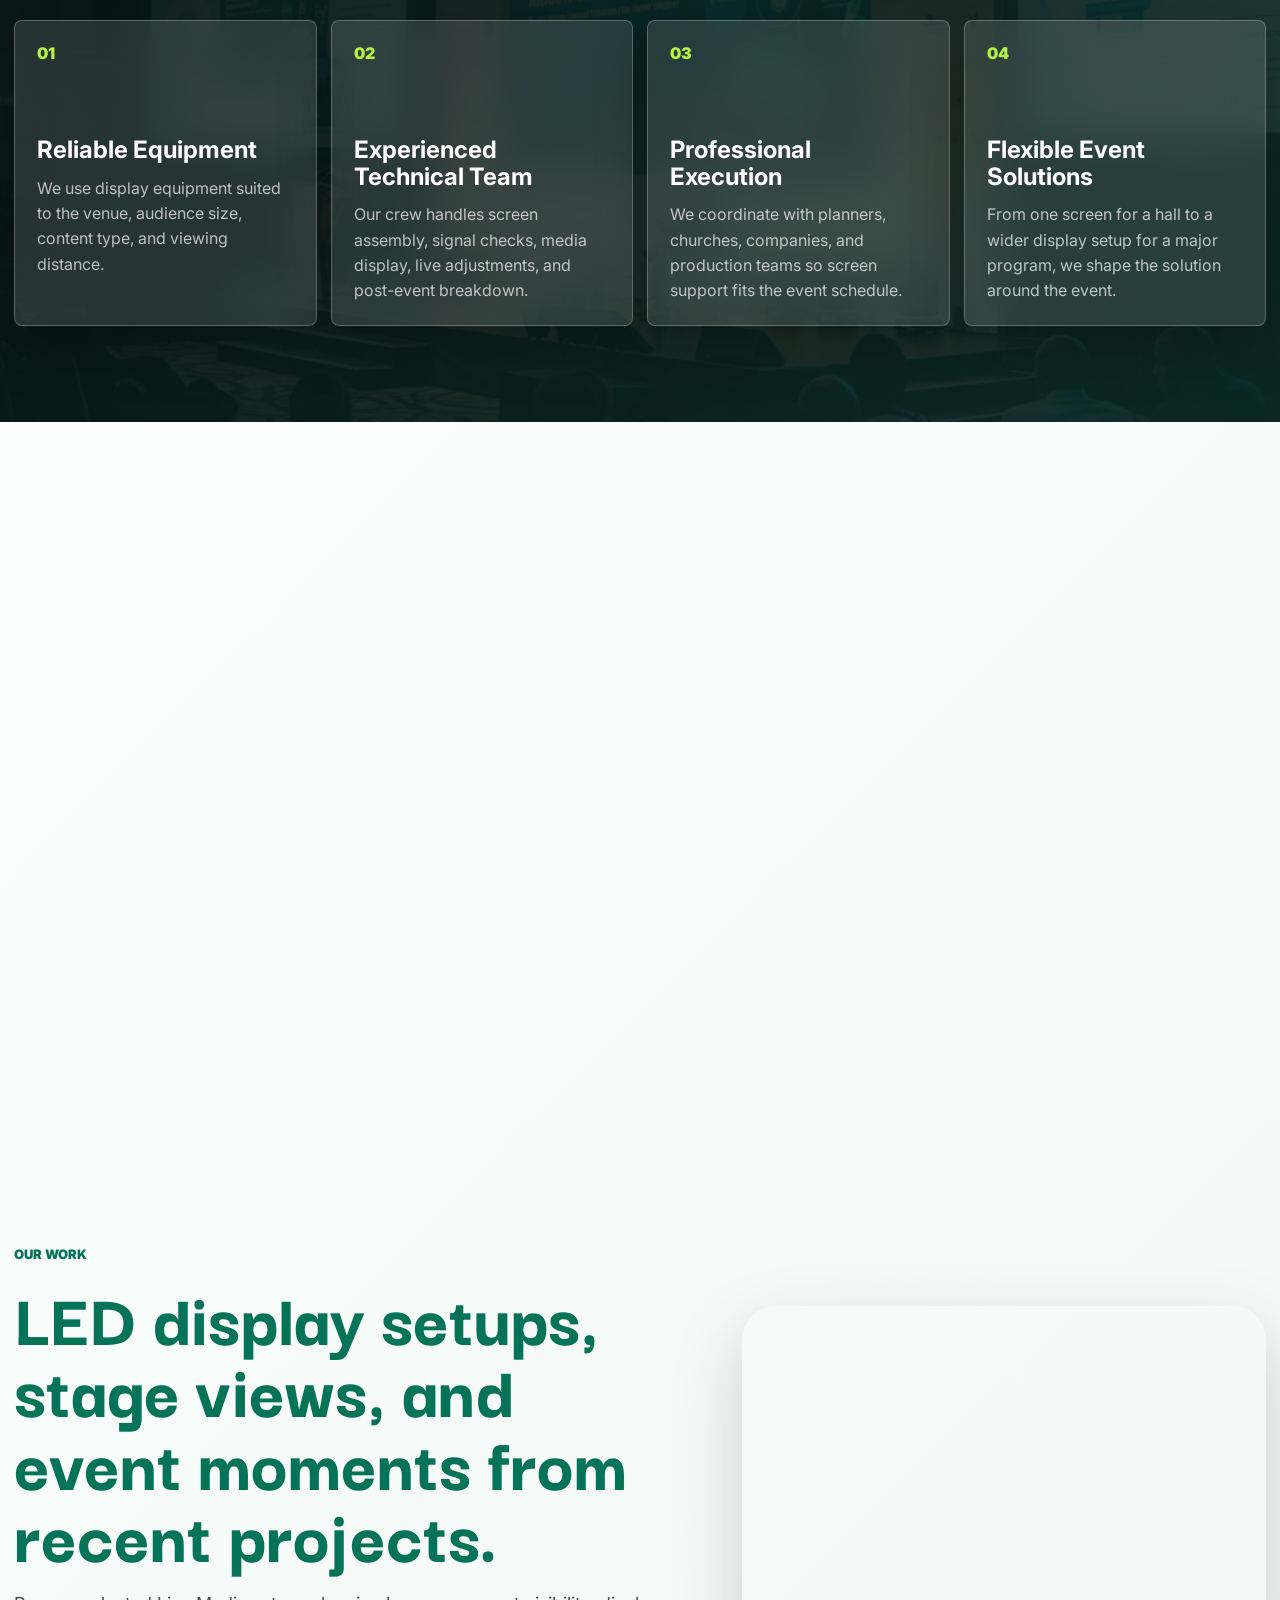
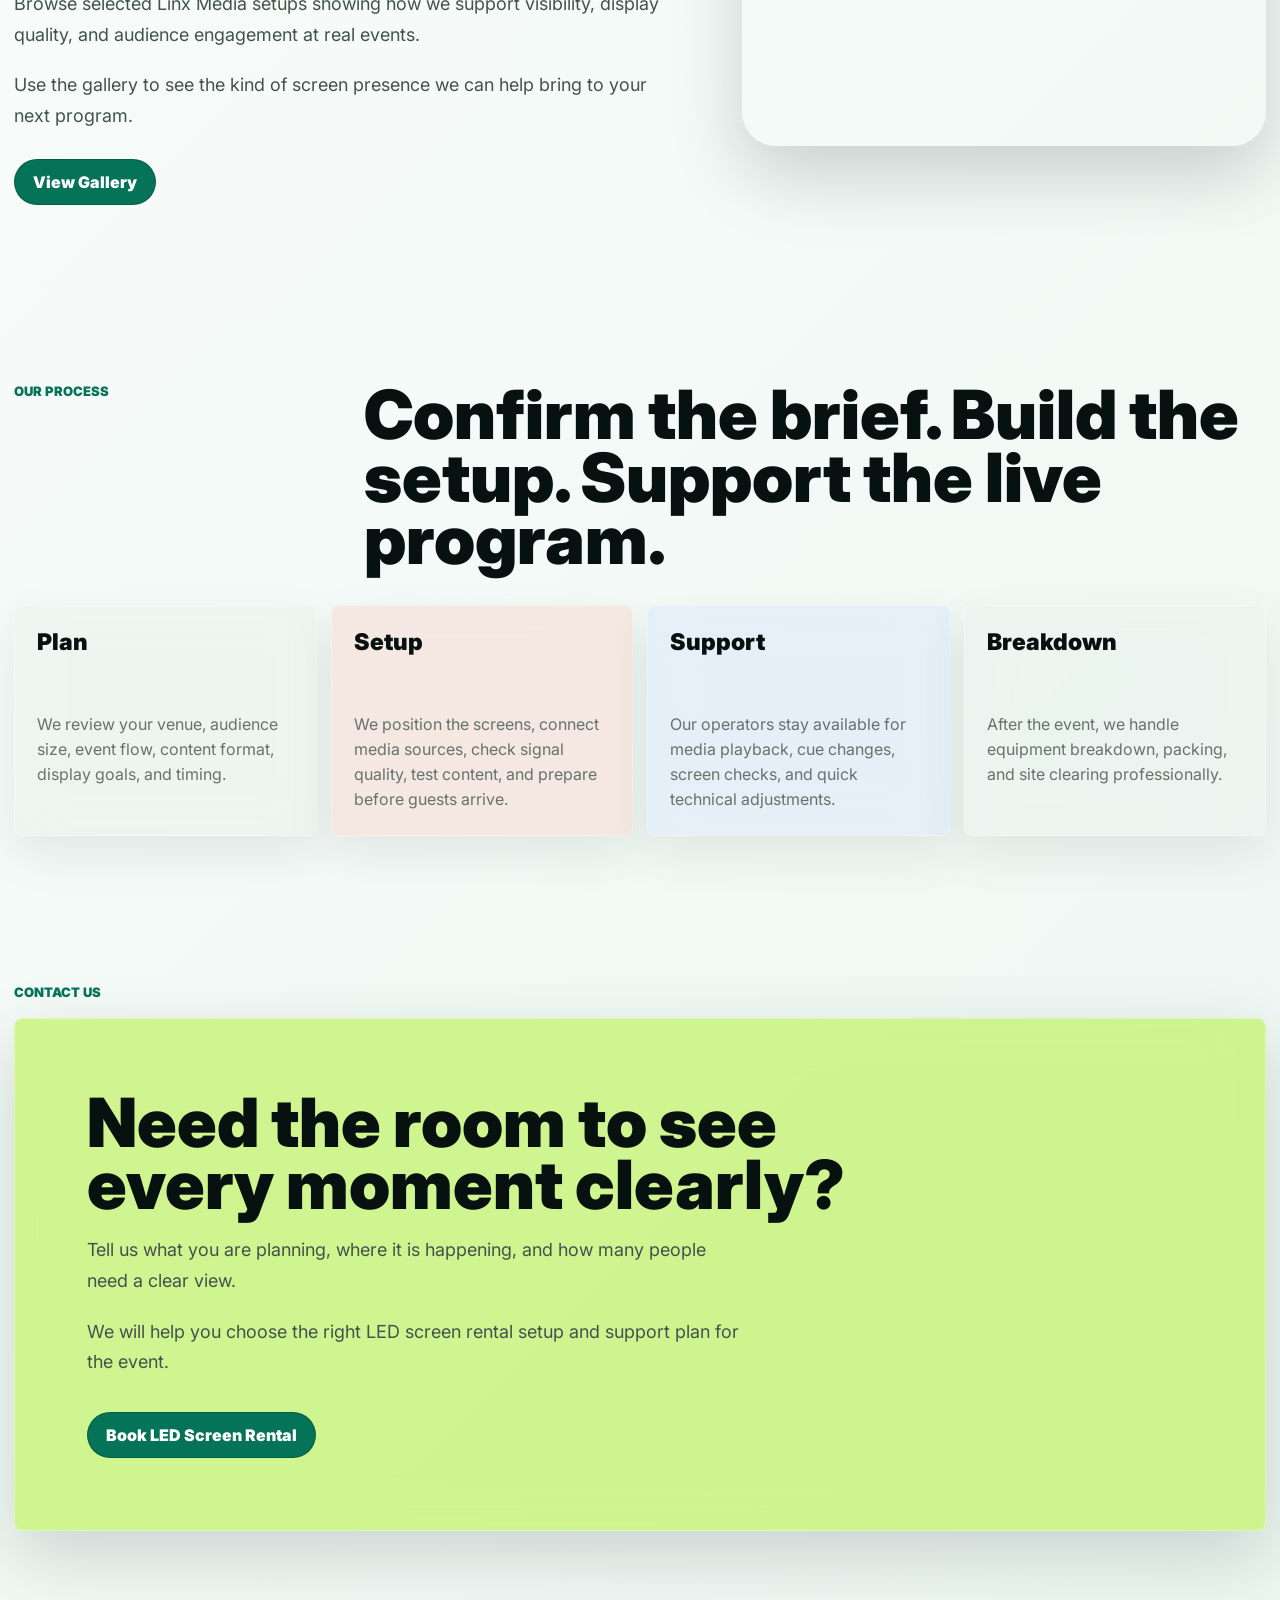
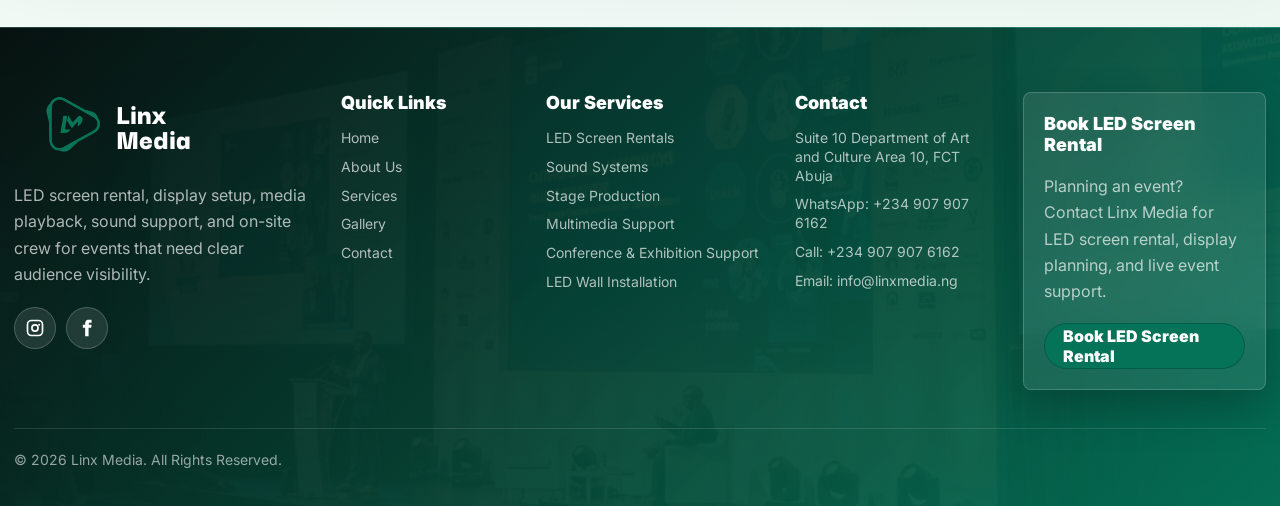
==== commit f06a902d: "Use transparent favicon with relative paths" ====
--- a/index.html
+++ b/index.html
@@ -25,10 +25,10 @@
   <link rel="preconnect" href="https://fonts.gstatic.com" crossorigin>
   <link rel="preload" as="image" href="assets/linx/home-slide-1.jpeg">
   <link href="https://fonts.googleapis.com/css2?family=Darker+Grotesque:wght@700;800;900&family=Inter:wght@400;500;600;700;800;900&display=swap" rel="stylesheet">
-  <link rel="icon" href="/favicon.ico" sizes="any">
-  <link rel="icon" type="image/png" sizes="192x192" href="/assets/favicon-192.png">
-  <link rel="icon" type="image/png" sizes="512x512" href="/assets/favicon-512.png">
-  <link rel="apple-touch-icon" href="/assets/apple-touch-icon.png">
+  <link rel="icon" type="image/png" sizes="32x32" href="assets/favicon-32.png?v=4">
+  <link rel="icon" type="image/png" sizes="192x192" href="assets/favicon-192.png?v=4">
+  <link rel="shortcut icon" href="favicon.ico?v=4">
+  <link rel="apple-touch-icon" href="assets/apple-touch-icon.png?v=4">
   <link rel="stylesheet" href="styles.css">
   <script type="application/ld+json">
     {
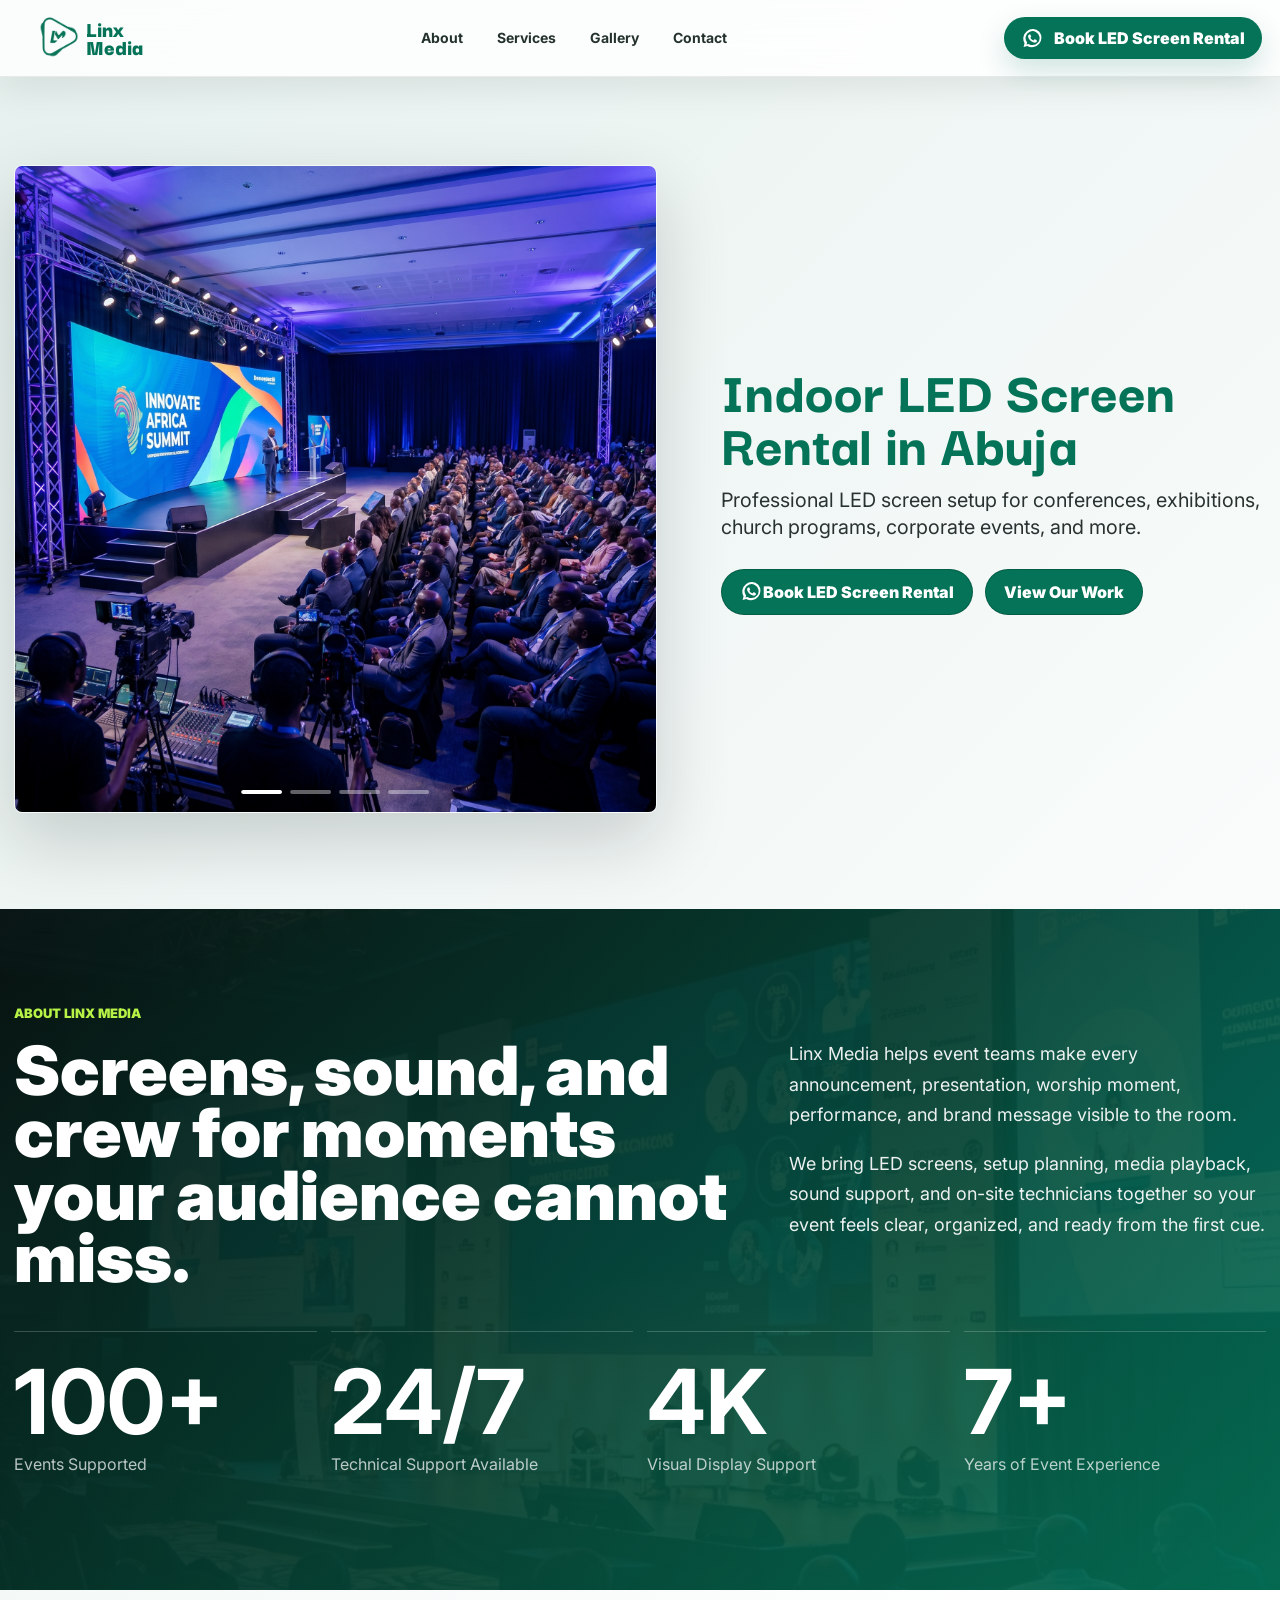
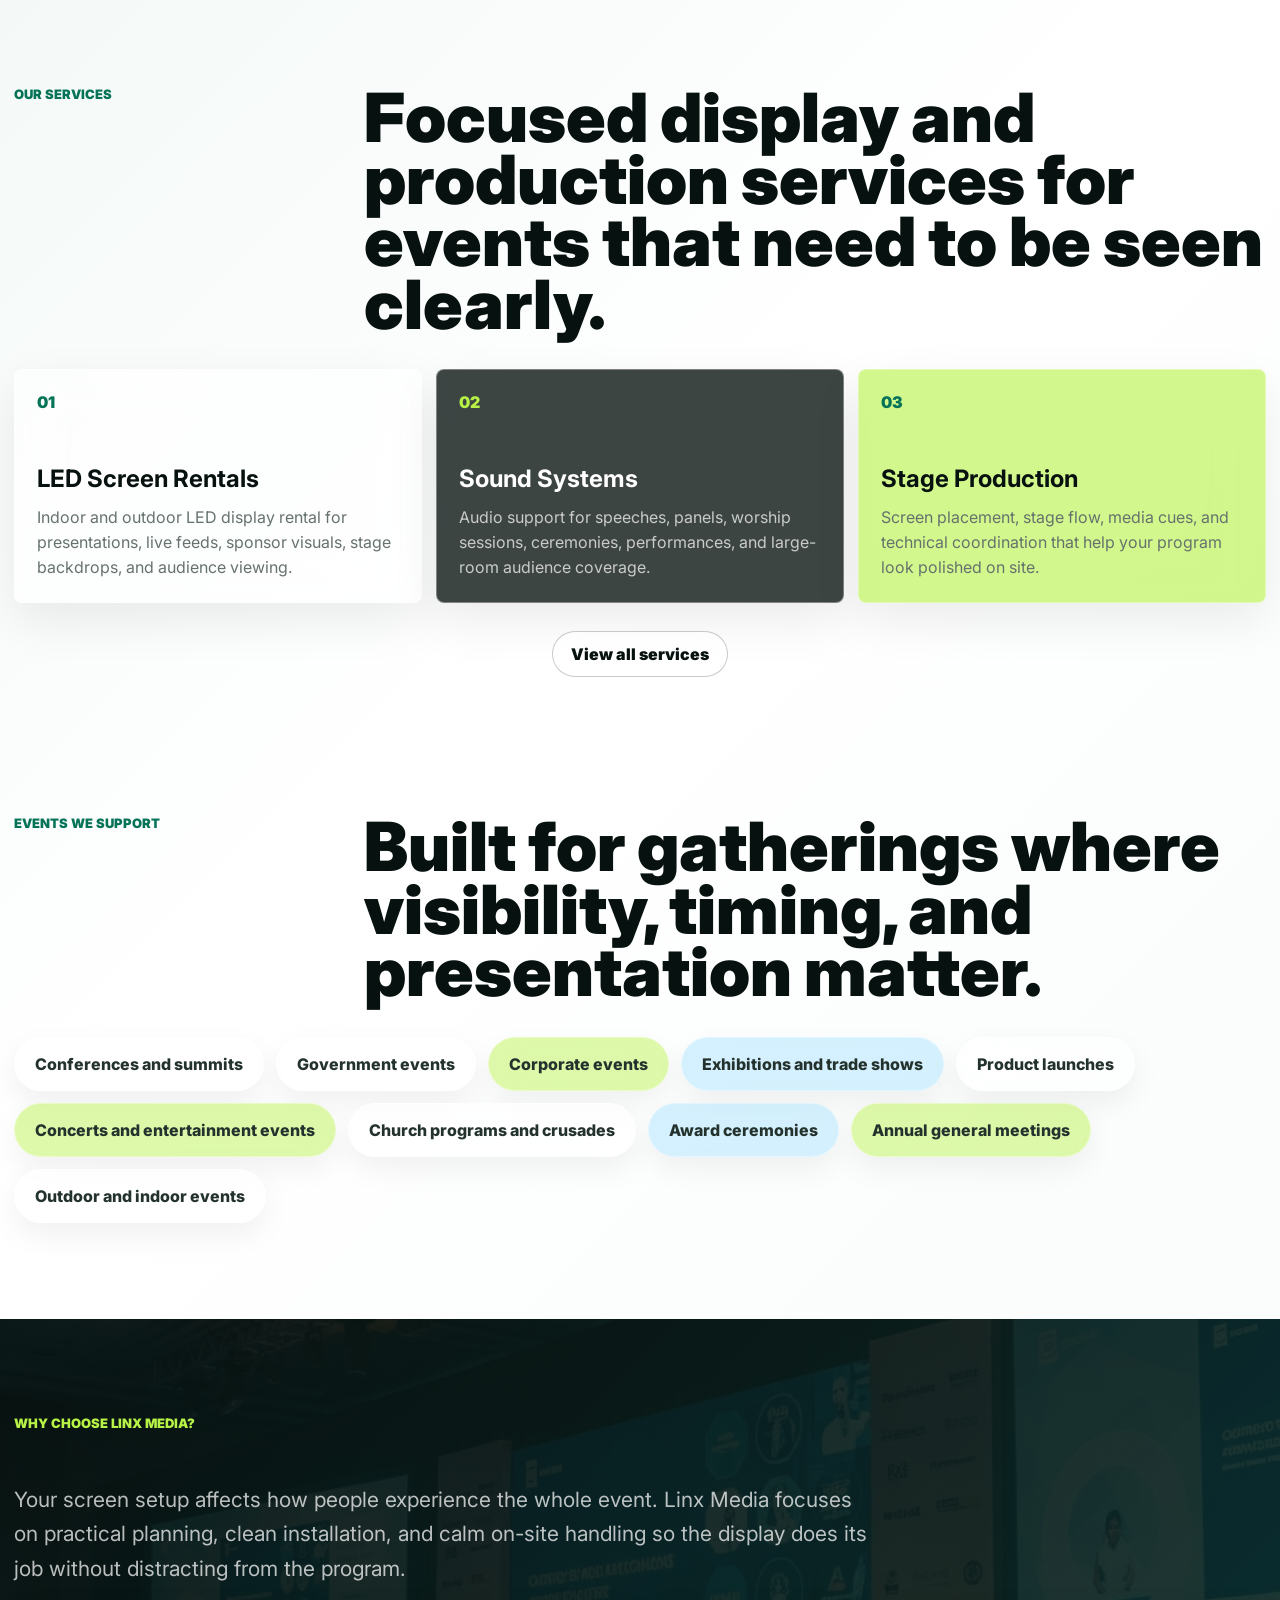
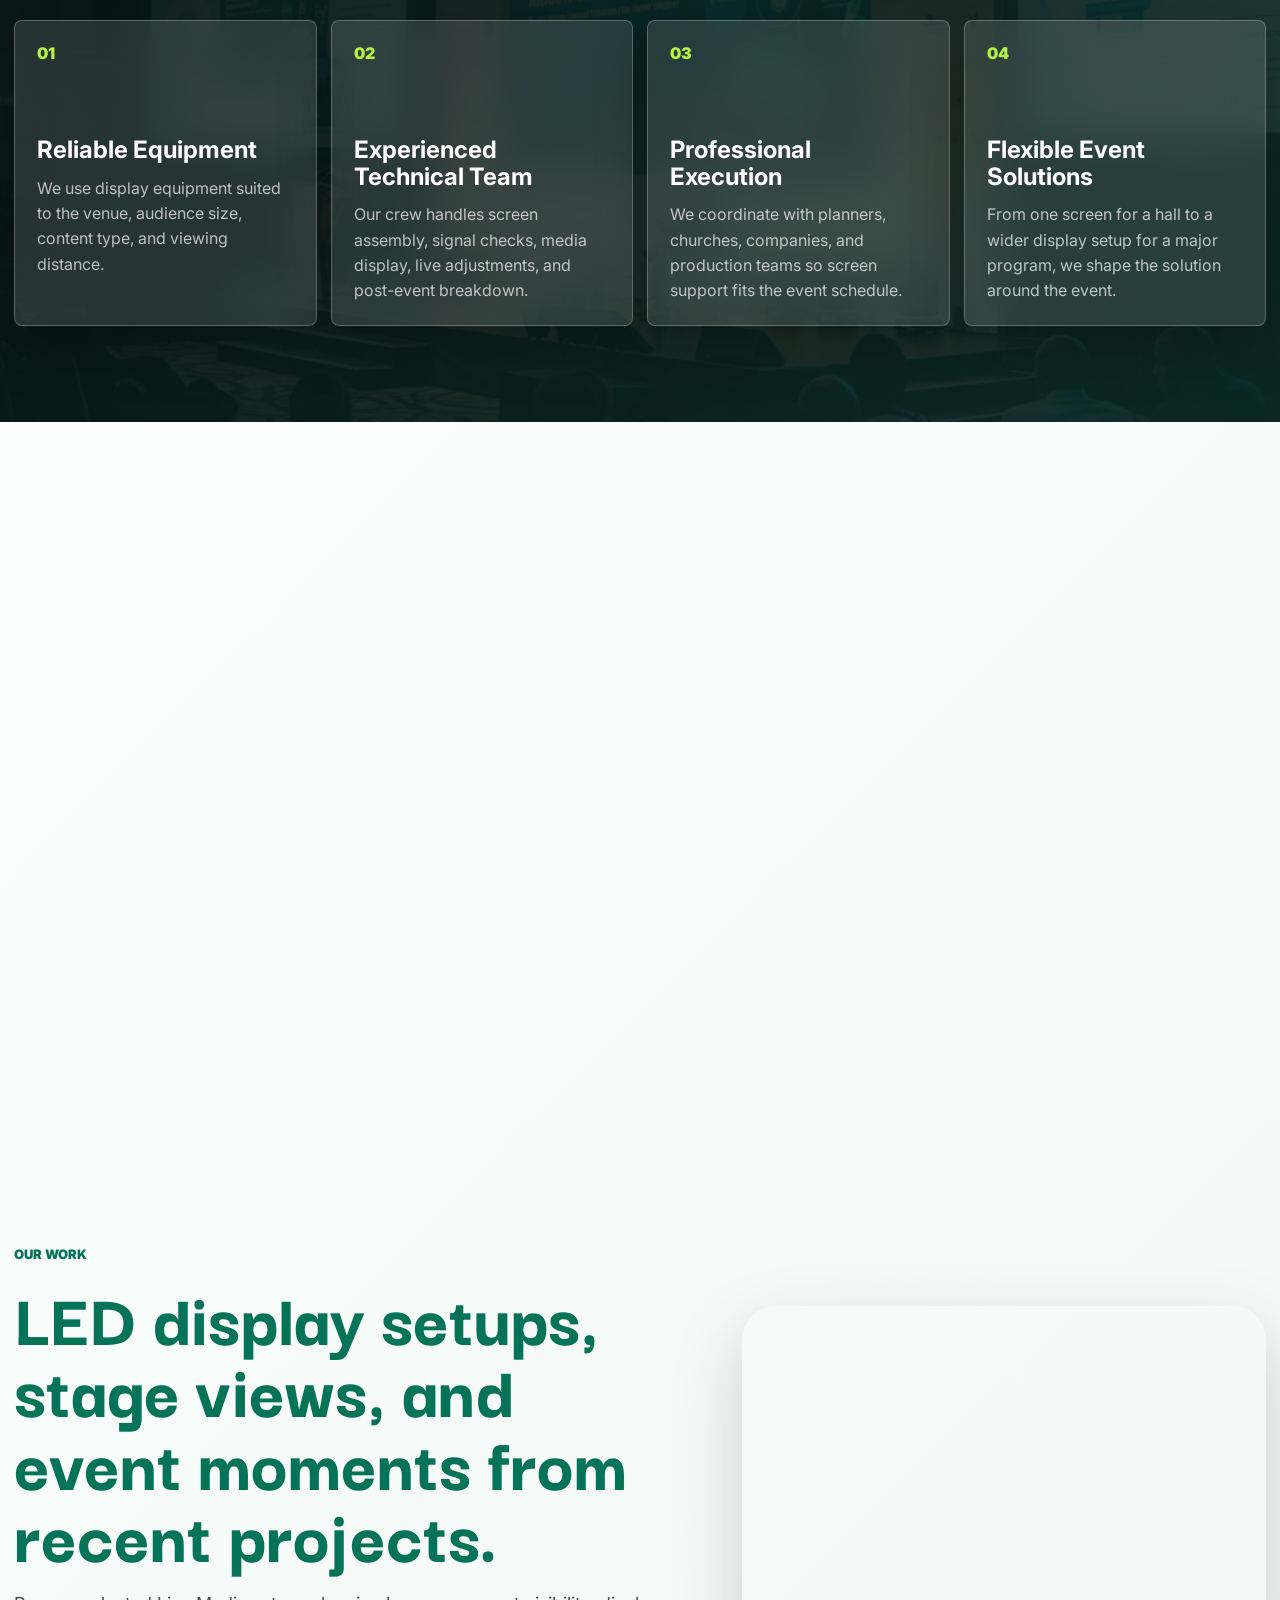
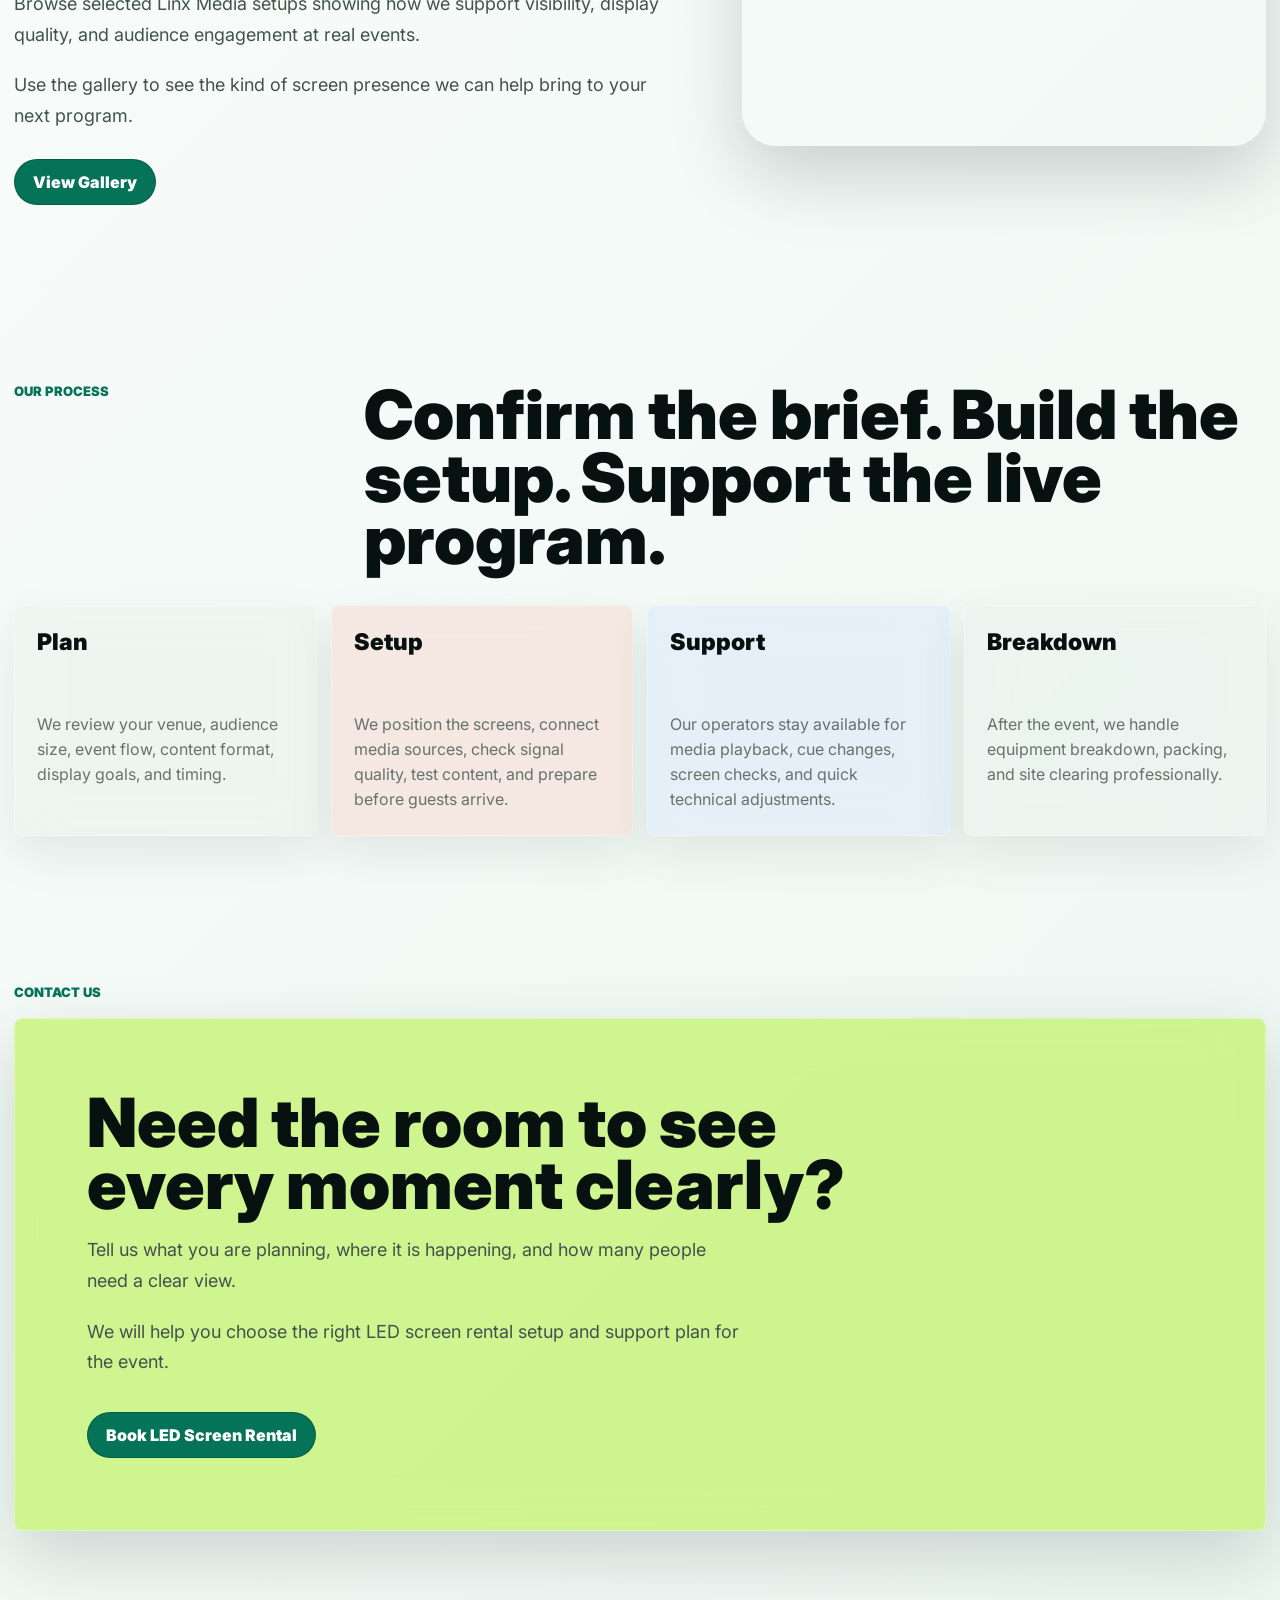
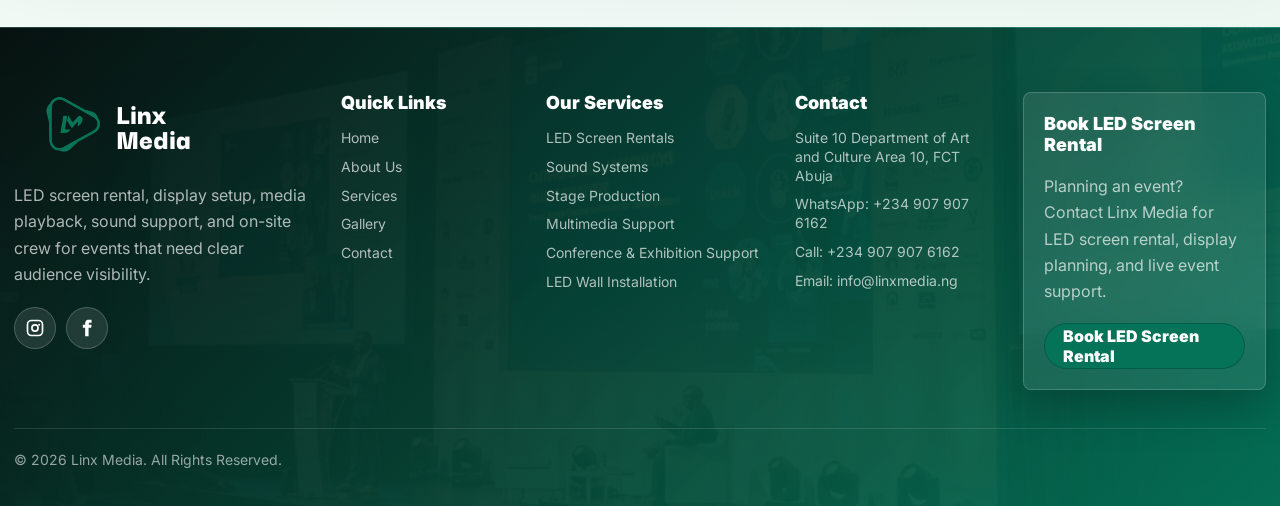
==== commit 1abc954a: "Update homepage hero copy" ====
--- a/index.html
+++ b/index.html
@@ -118,10 +118,9 @@
 
       <div class="hero-copy reveal">
         <h1>
-          <span>Indoor LED Screen Rental in Abuja for Conferences &amp; Major Events</span>
+          <span>Indoor LED Screen Rental in Abuja</span>
         </h1>
-        <p class="hero-text">Linx Media provides professional indoor LED screen rental and display support for conferences, exhibitions, corporate events, church programs, product launches, and stage productions.</p>
-        <p class="hero-text">From wide LED backdrops to clear event display screens, we help your audience see every presentation, performance, and key moment clearly.</p>
+        <p class="hero-text">Professional LED screen setup for conferences, exhibitions, church programs, corporate events, and more.</p>
         <div class="hero-actions">
           <a class="button button-primary" href="https://wa.me/2349079076162?text=Hello%20Linx%20Media%2C%20I%20would%20like%20to%20book%20LED%20screen%20rental%20for%20an%20event." target="_blank" rel="noopener">
             <span class="whatsapp-icon" aria-hidden="true">
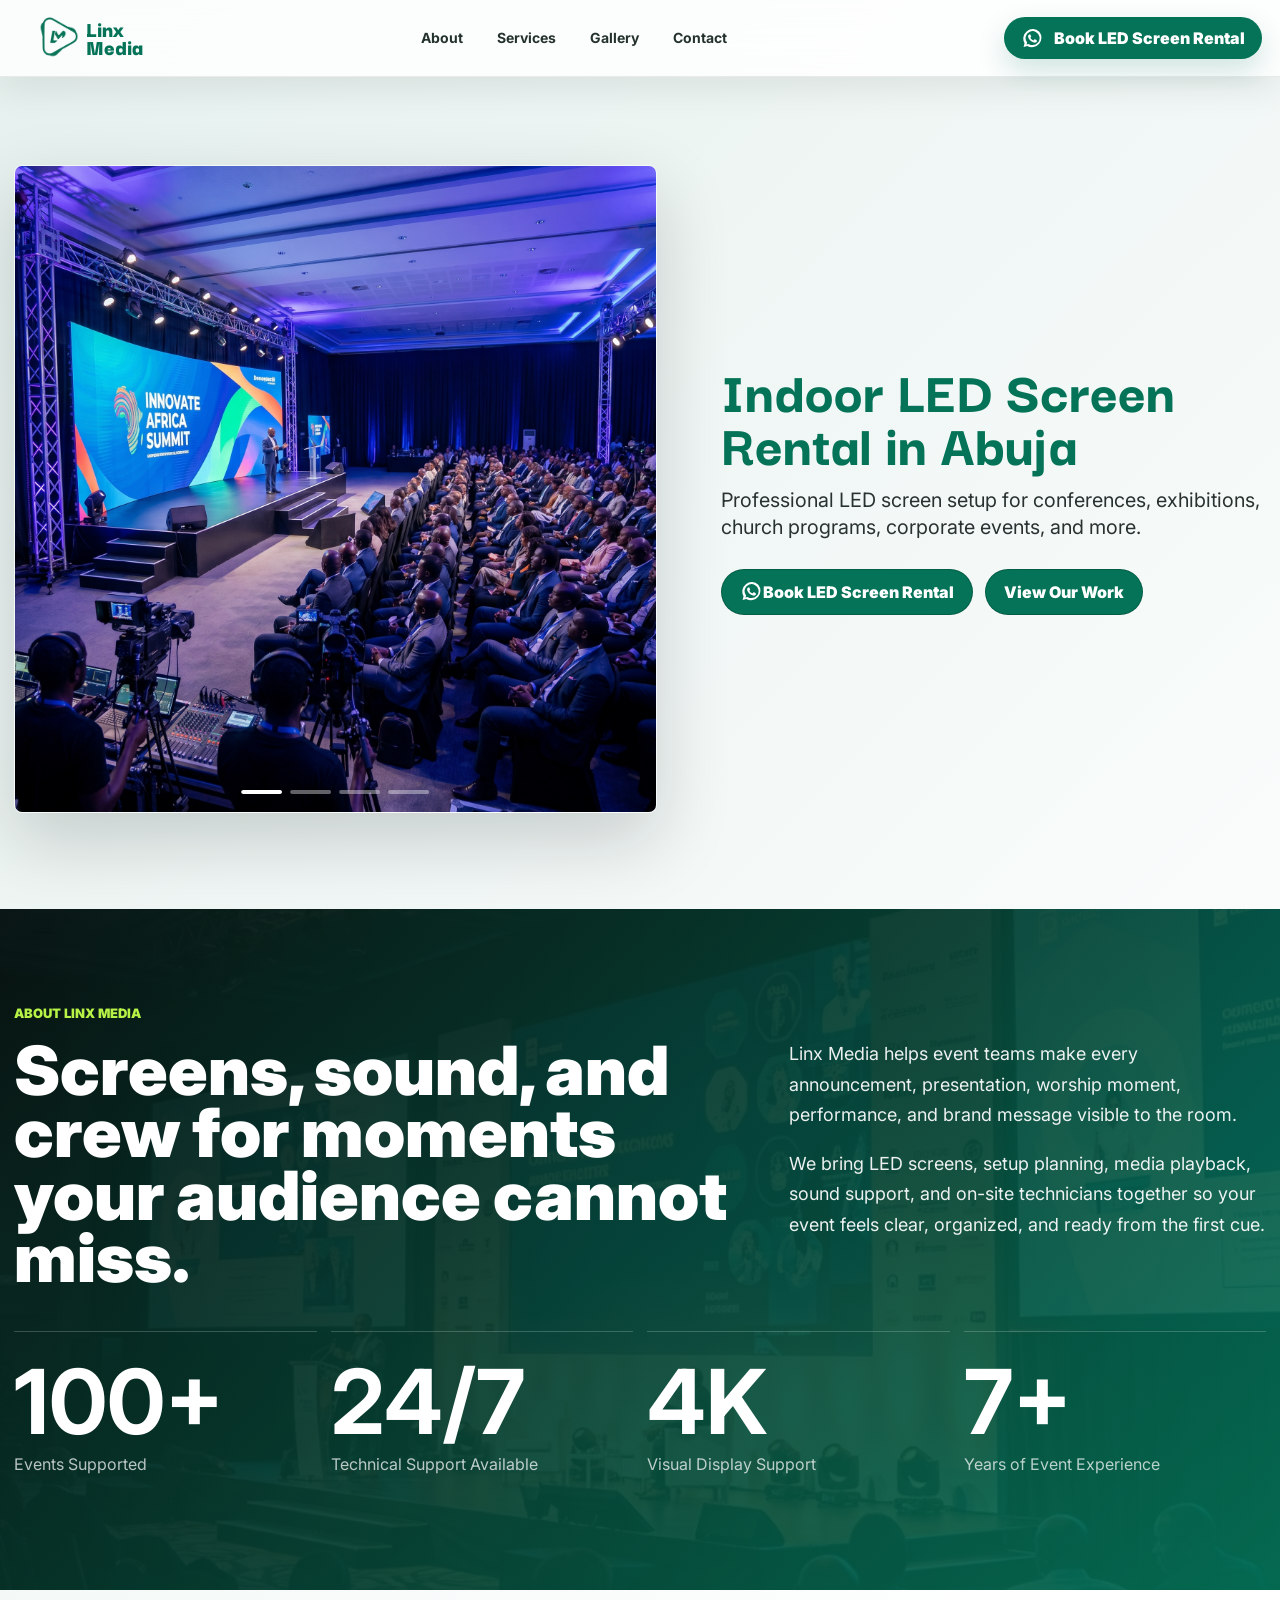
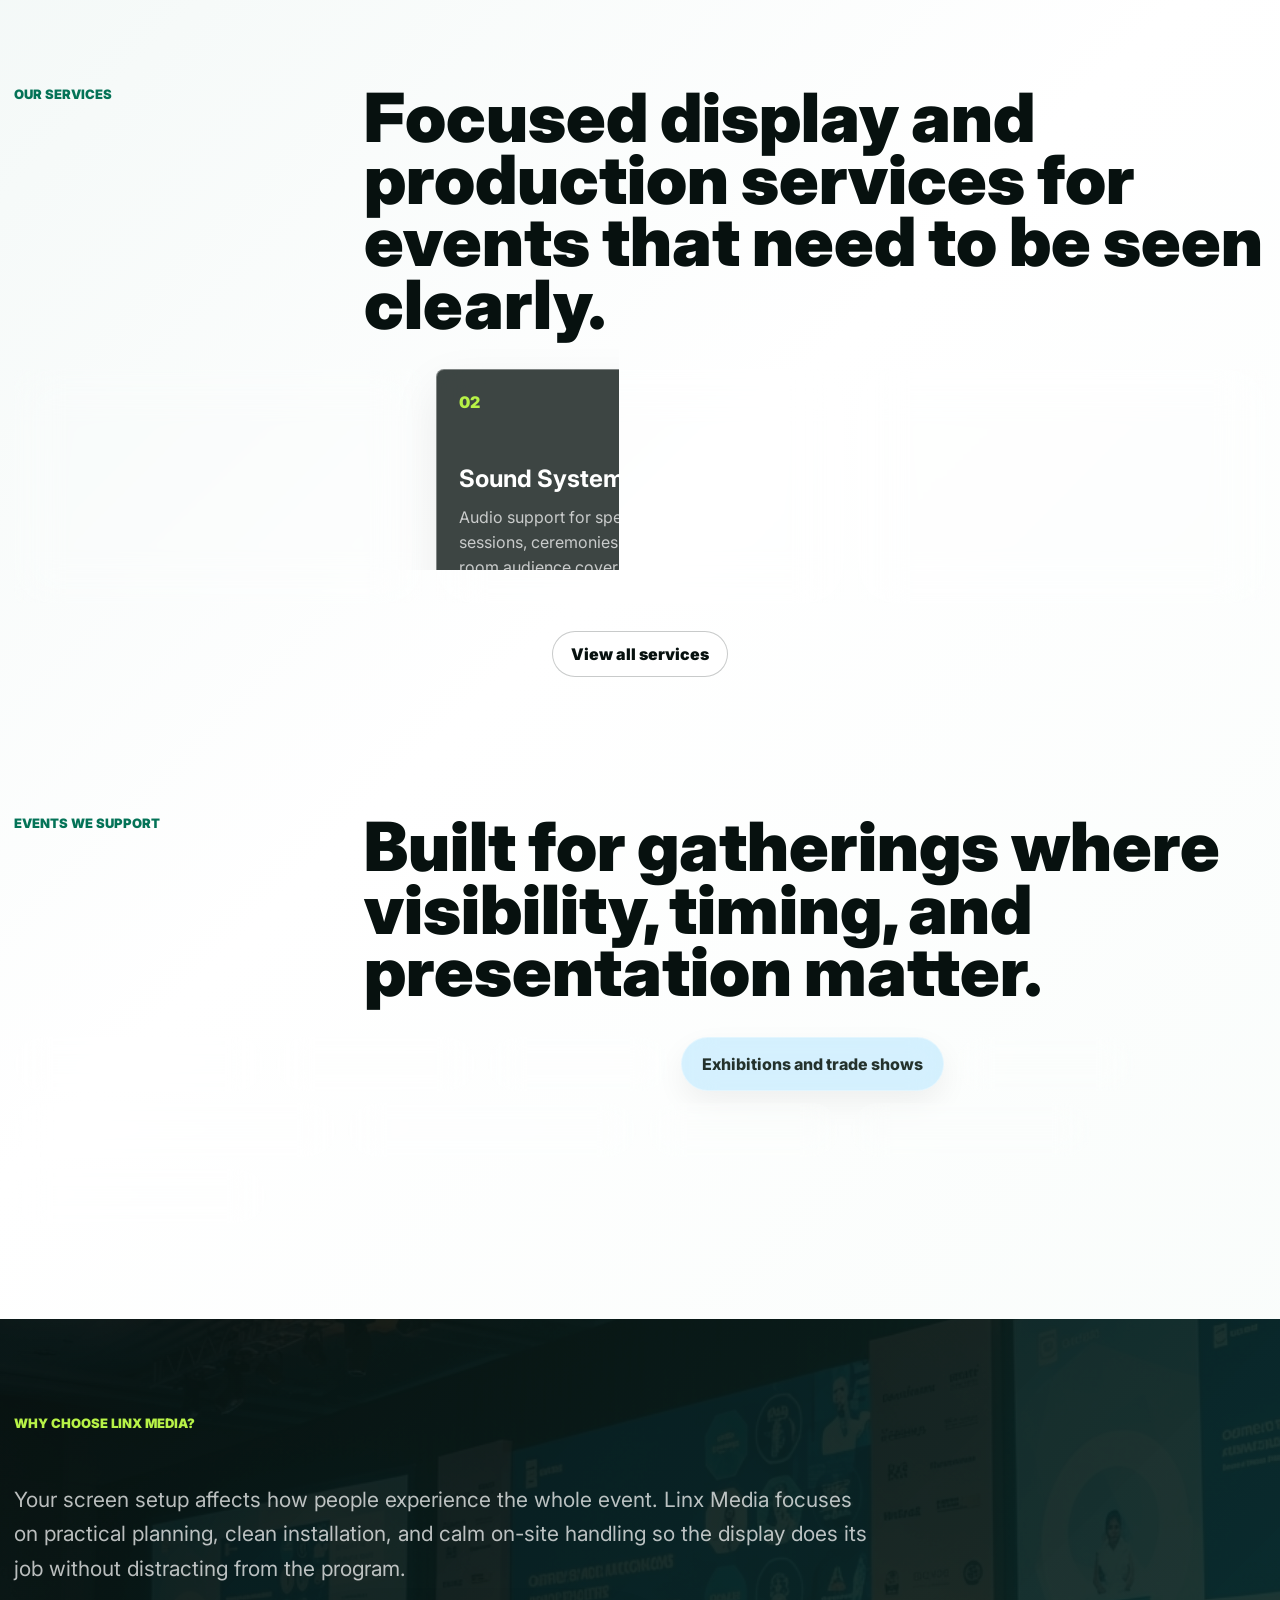
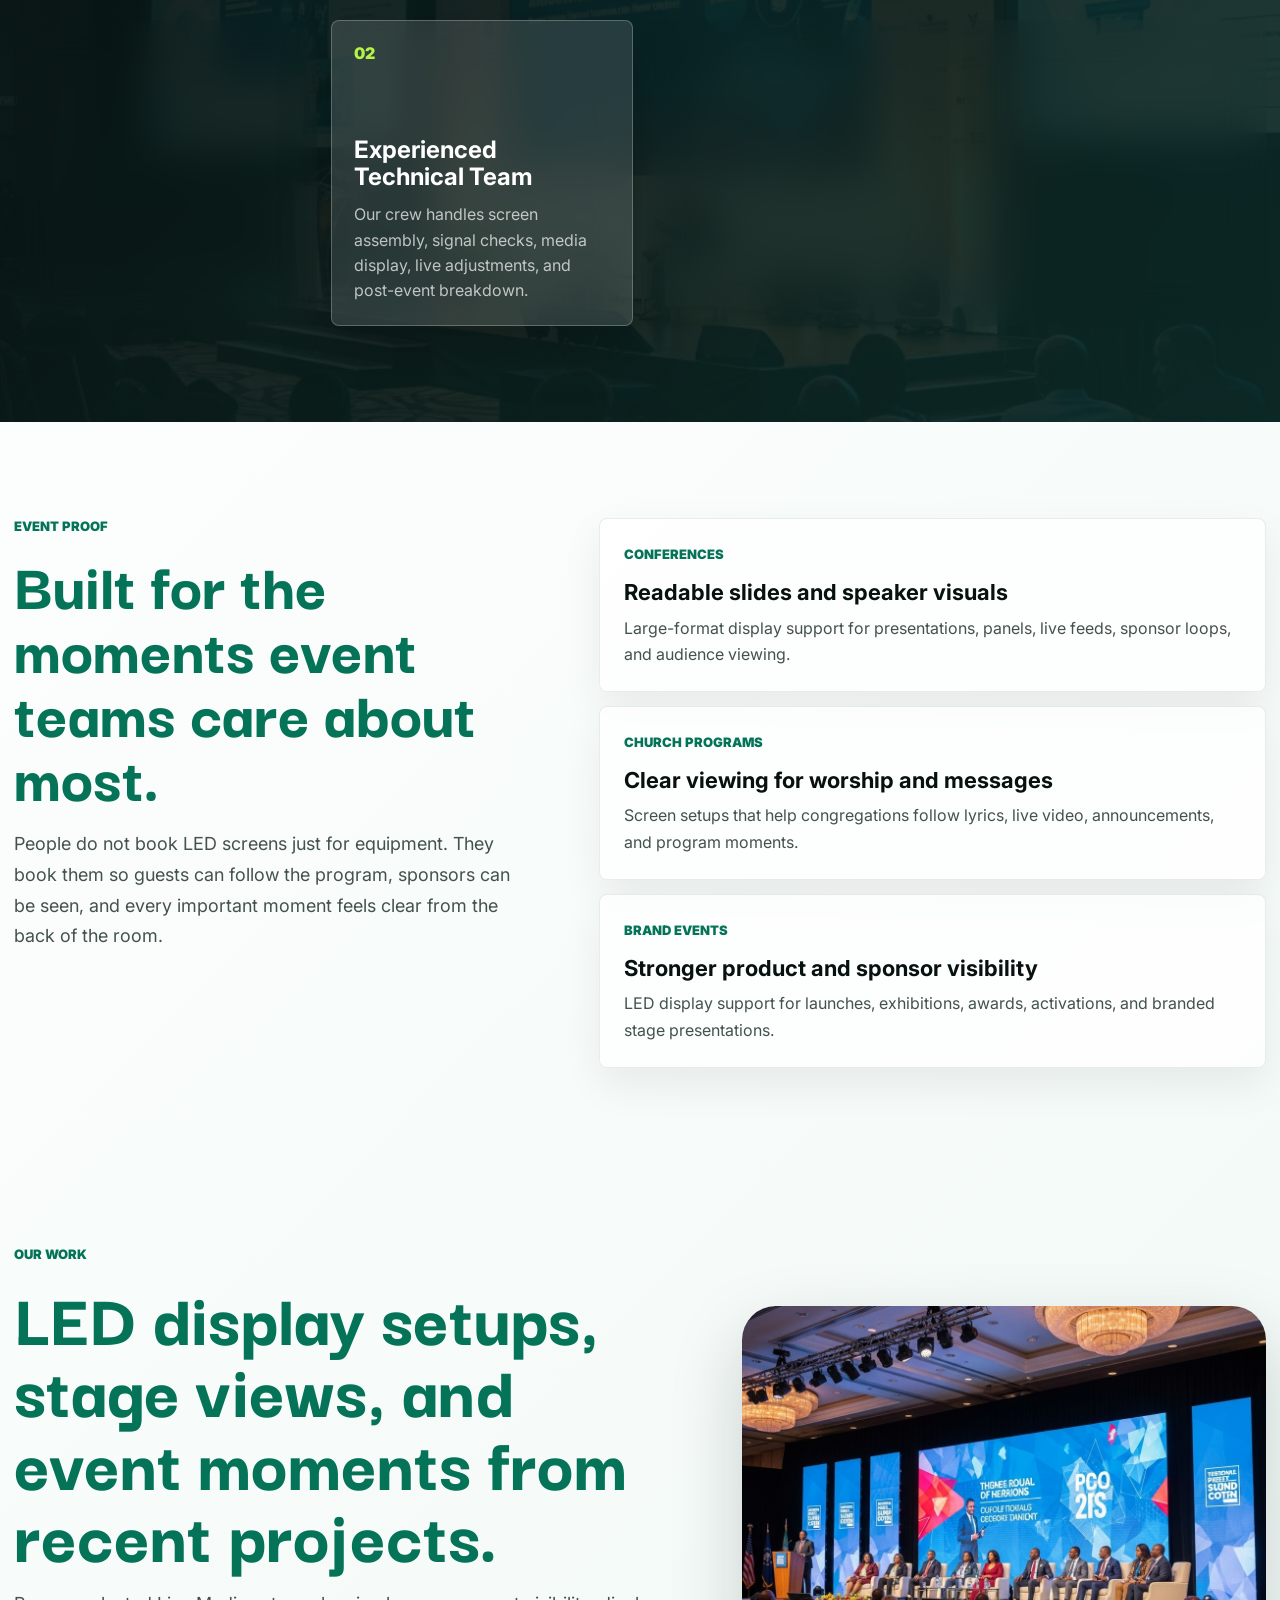
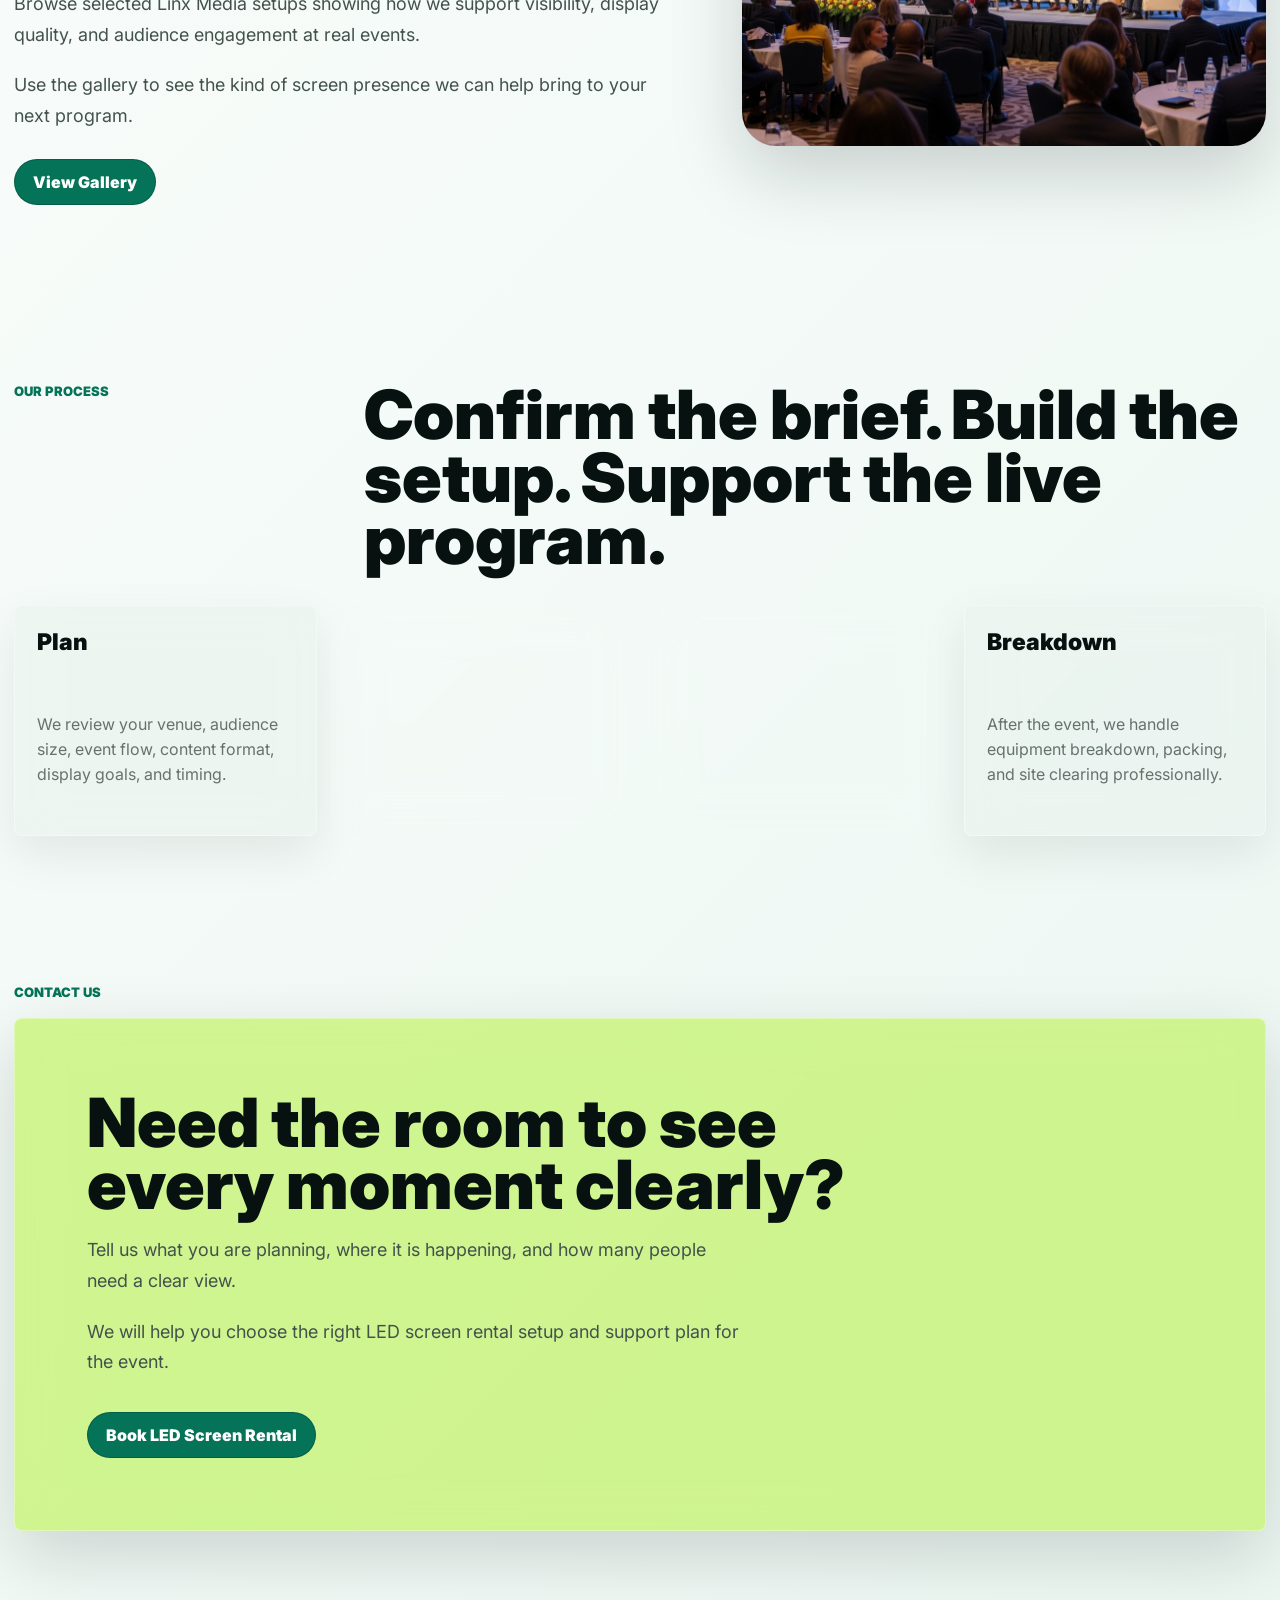
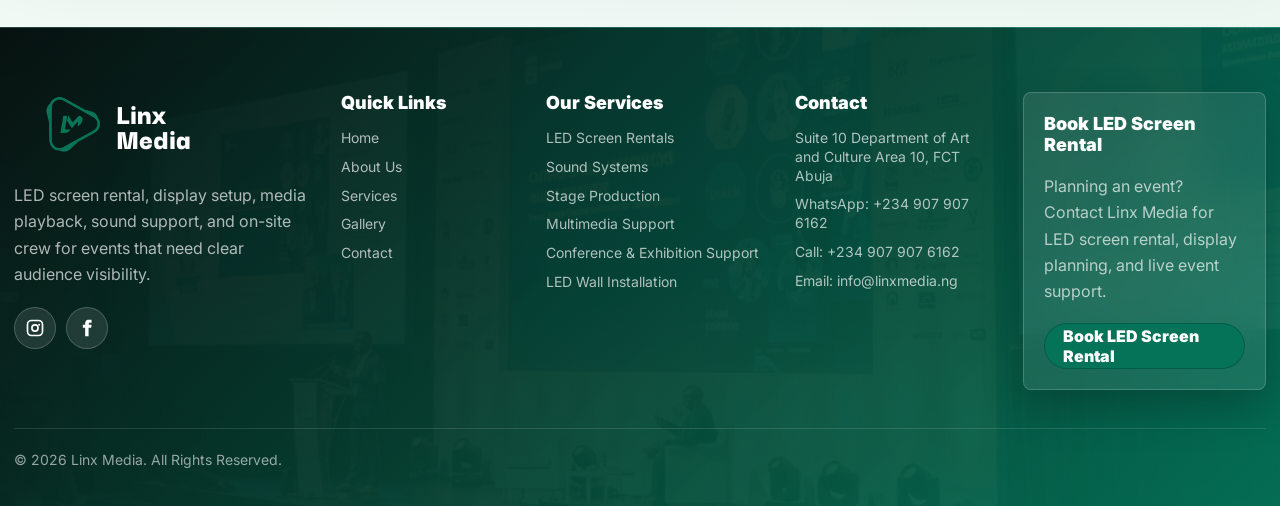
==== commit da35b15b: "Add Google tag tracking" ====
--- a/index.html
+++ b/index.html
@@ -58,7 +58,15 @@
       ]
     }
   </script>
-</head>
+  <!-- Google tag (gtag.js) -->
+  <script async src="https://www.googletagmanager.com/gtag/js?id=G-PYZNKVM0P6"></script>
+  <script>
+    window.dataLayer = window.dataLayer || [];
+    function gtag(){dataLayer.push(arguments);}
+    gtag('js', new Date());
+
+    gtag('config', 'G-PYZNKVM0P6');
+  </script></head>
 <body>
   <a class="skip-link" href="#top">Skip to content</a>
   <header class="site-header">
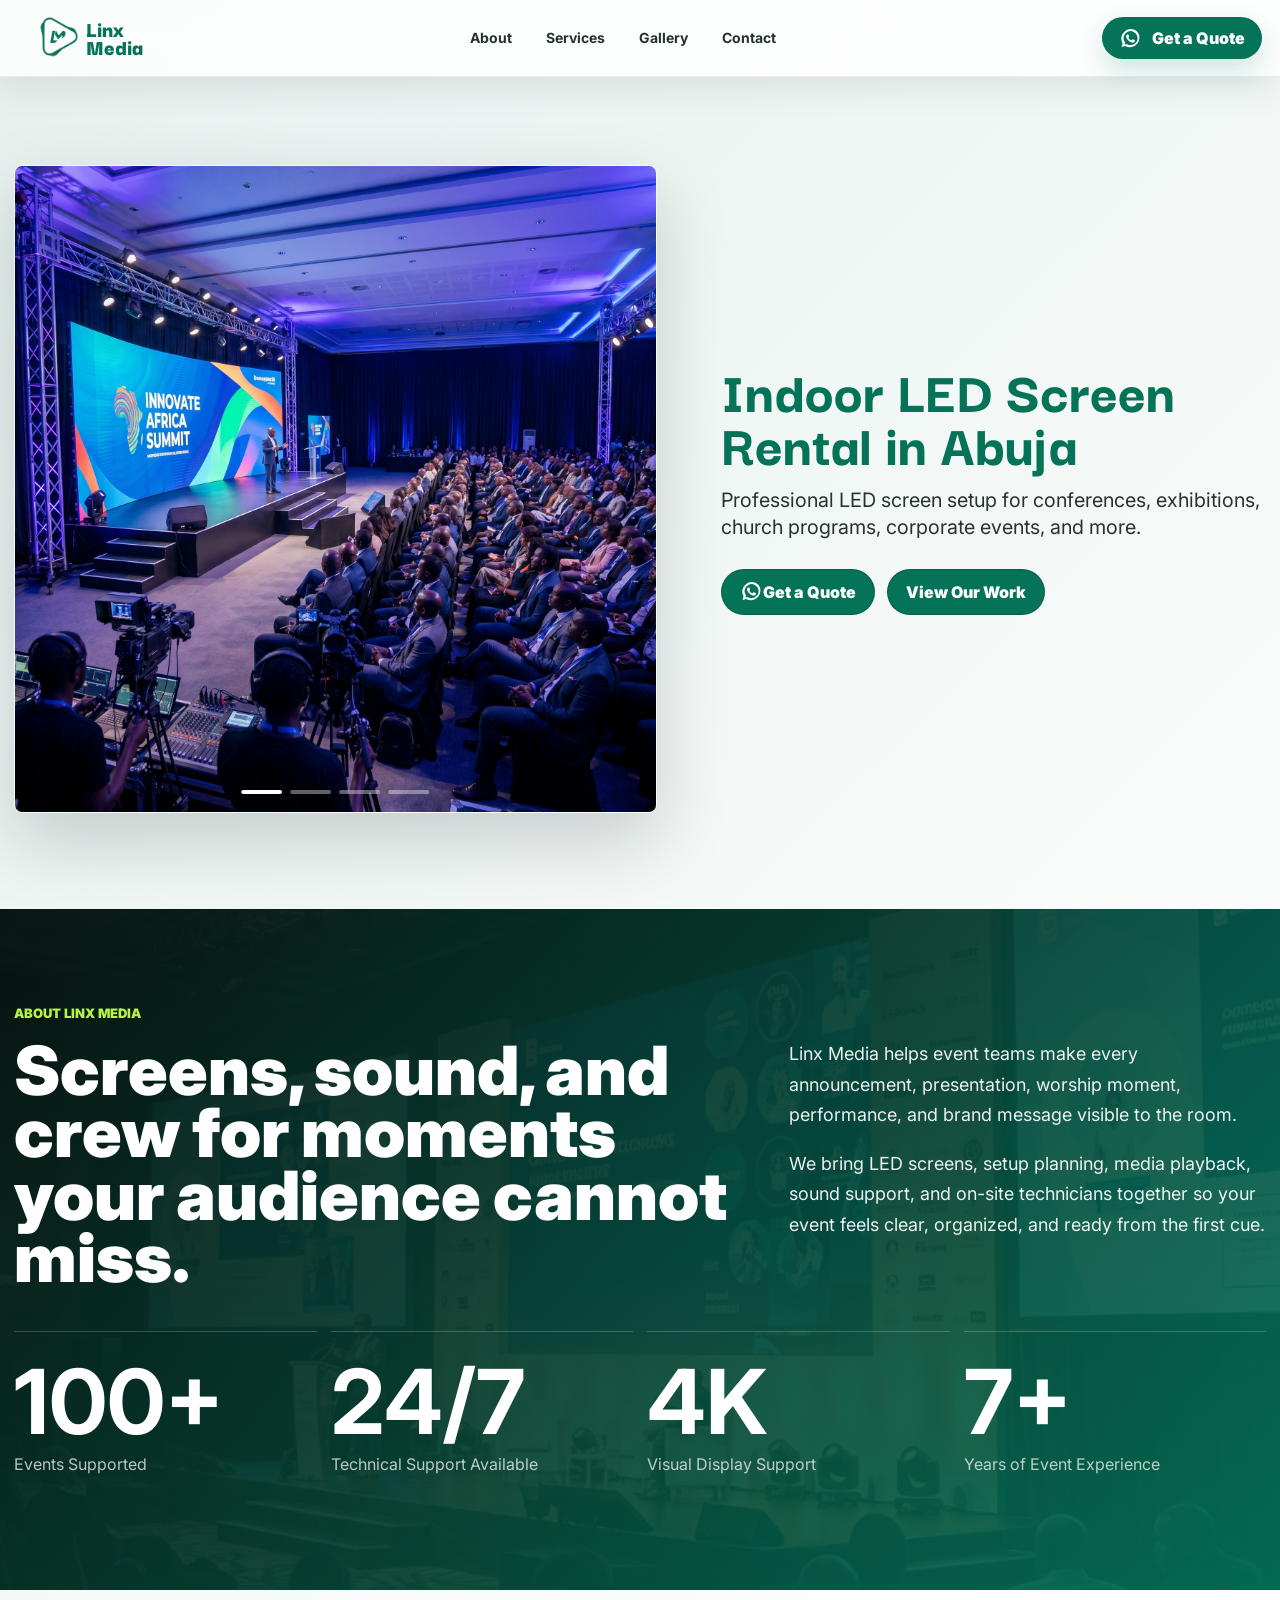
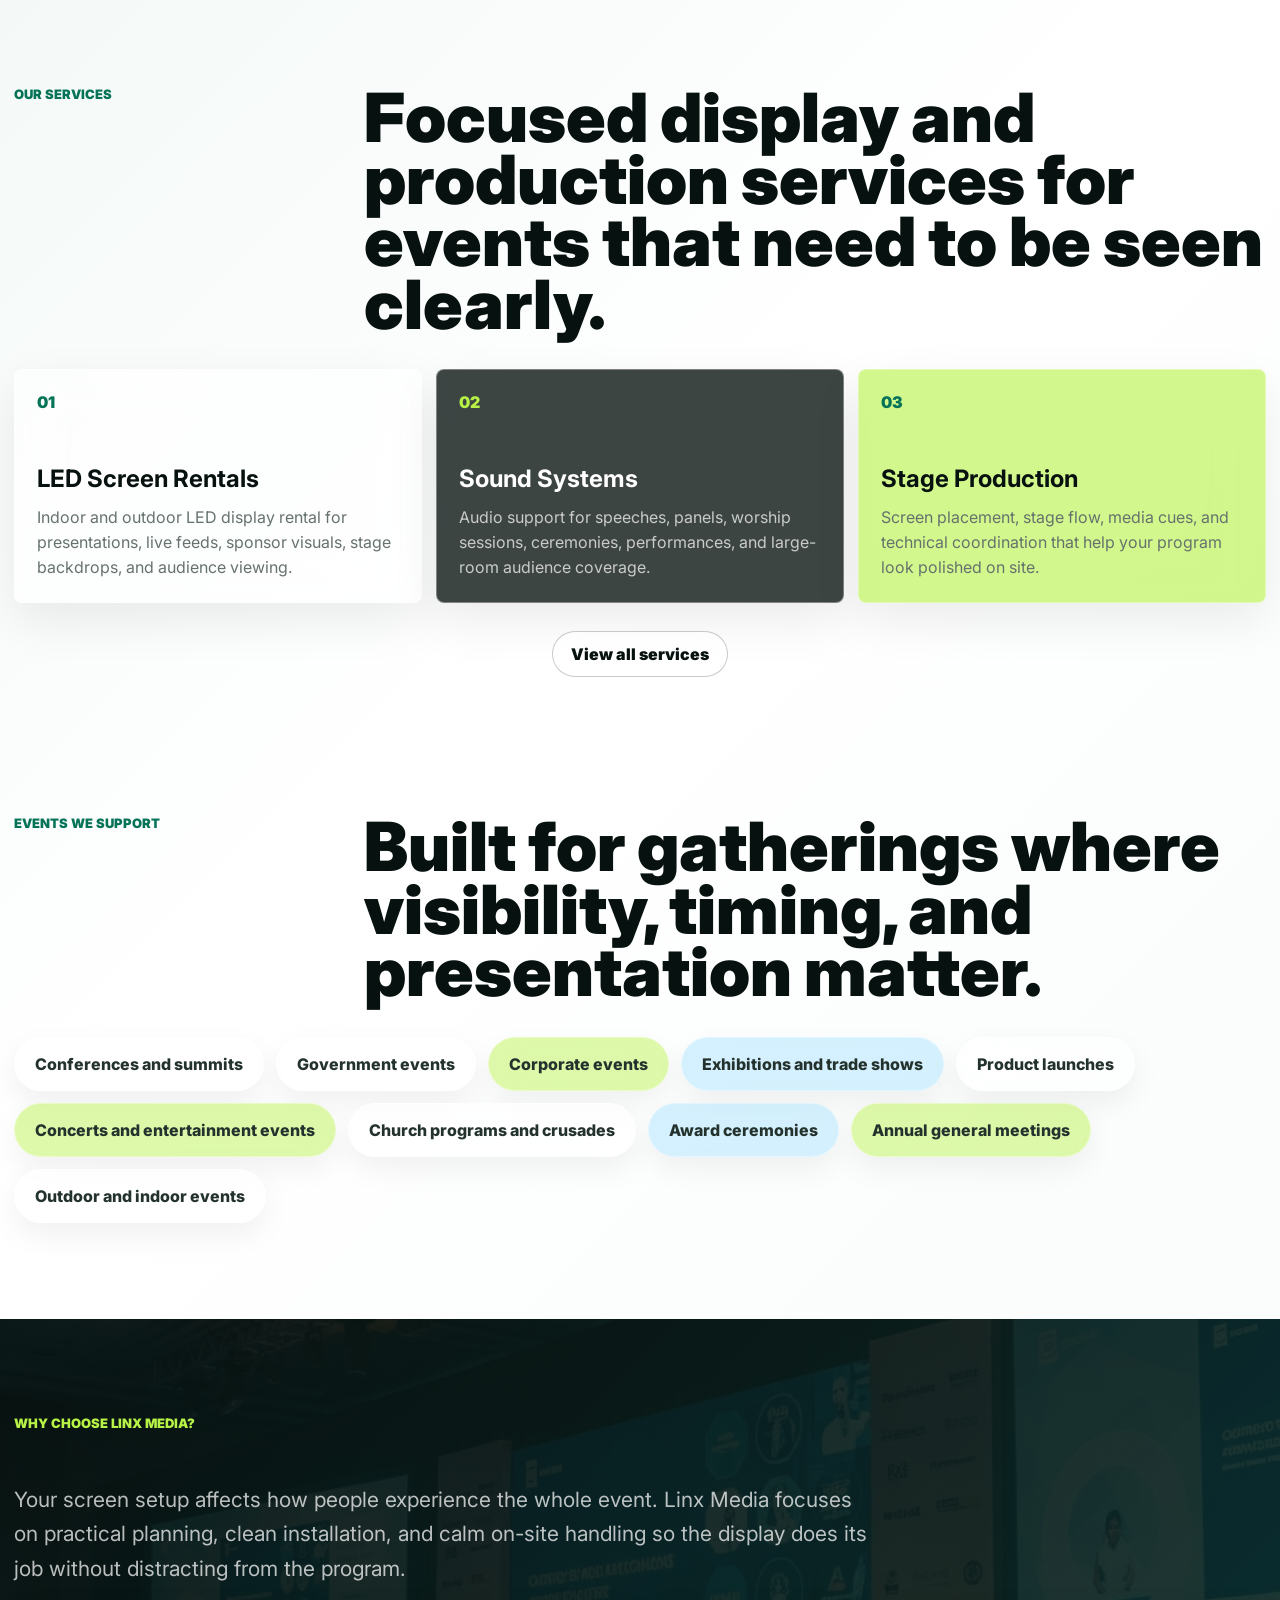
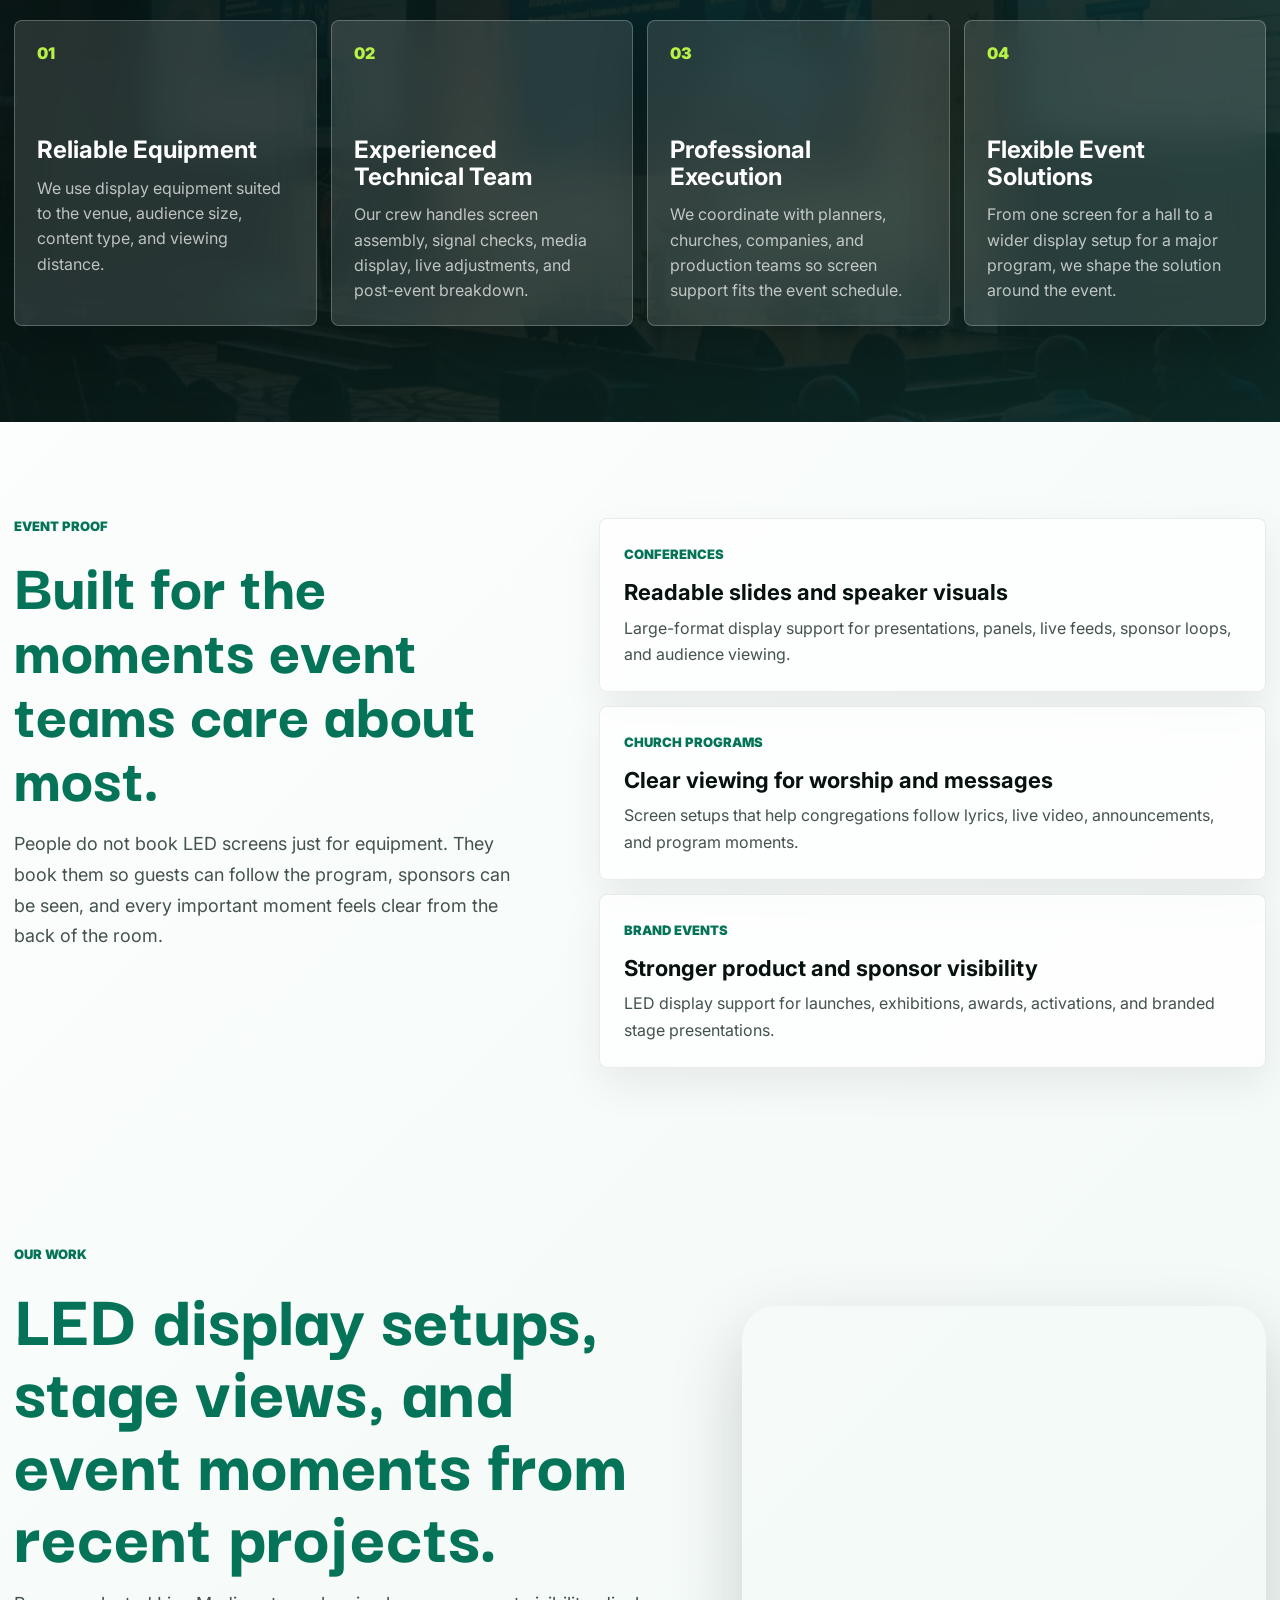
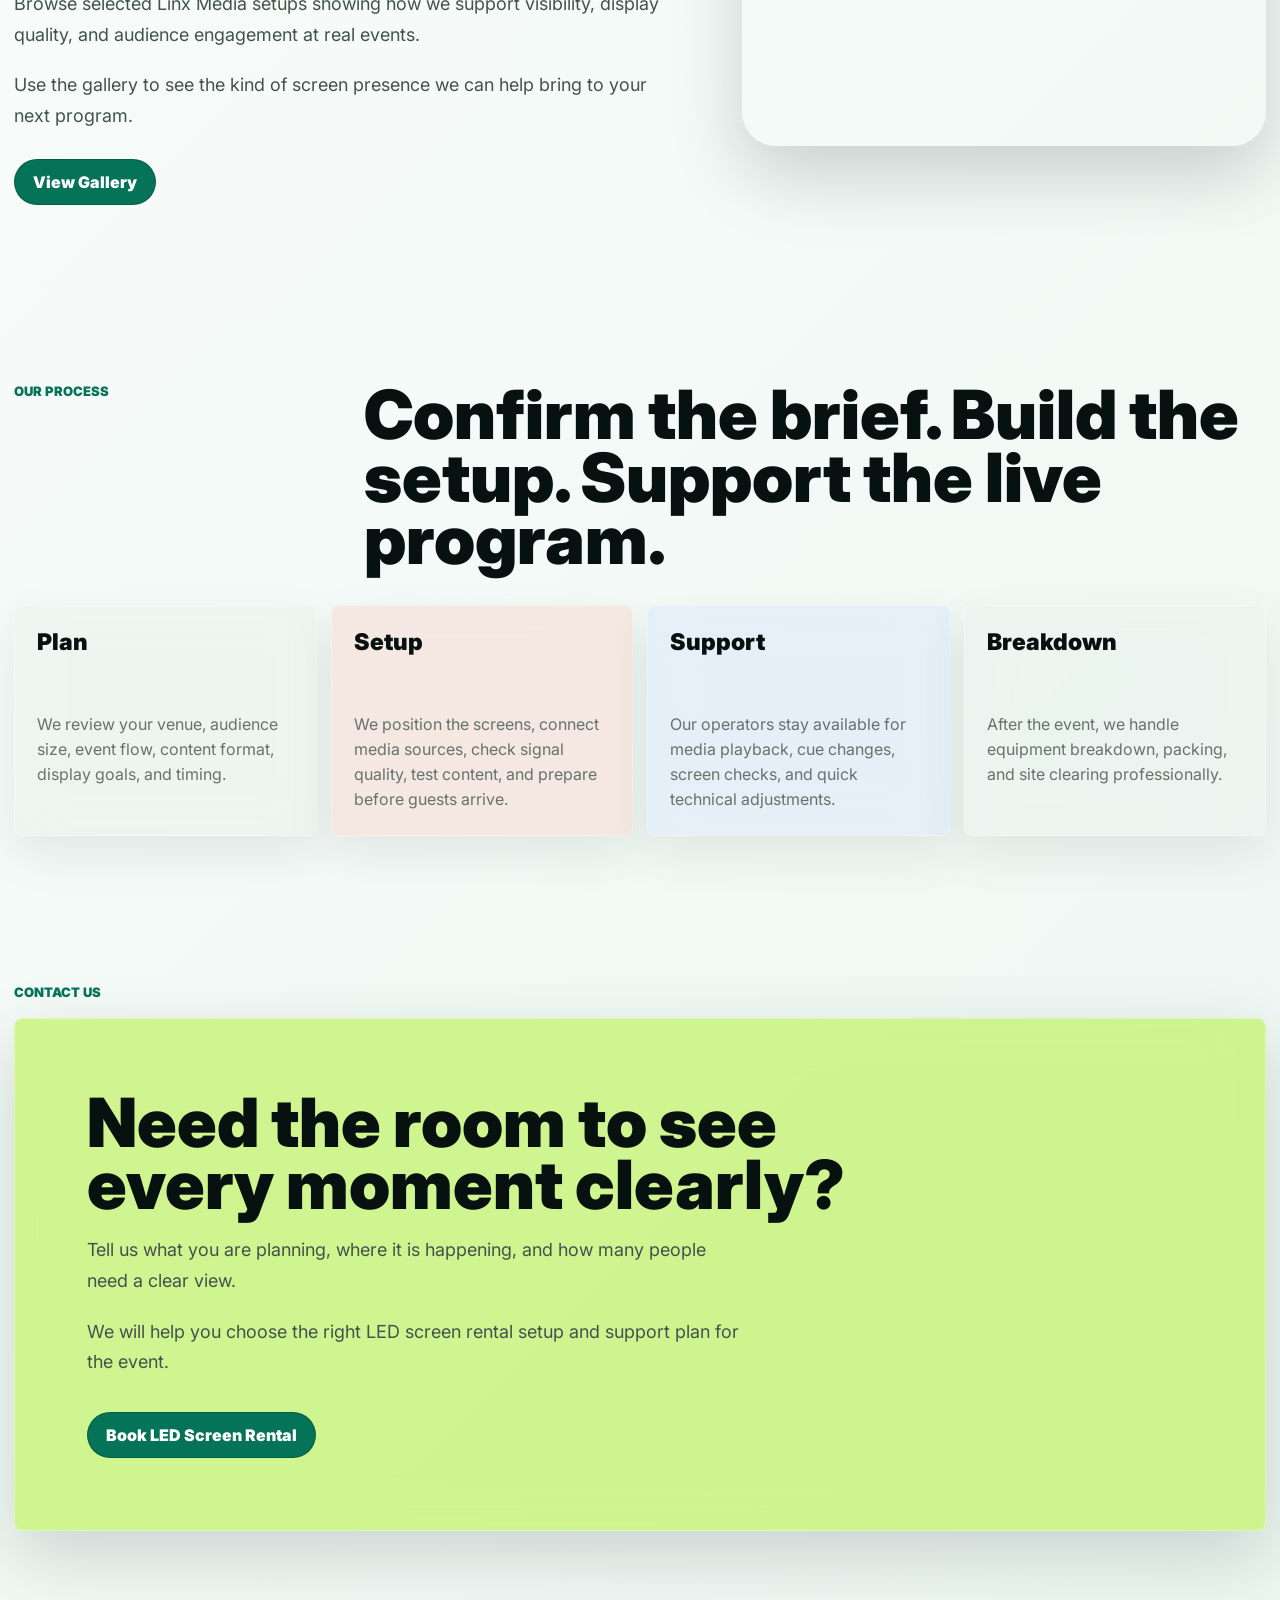
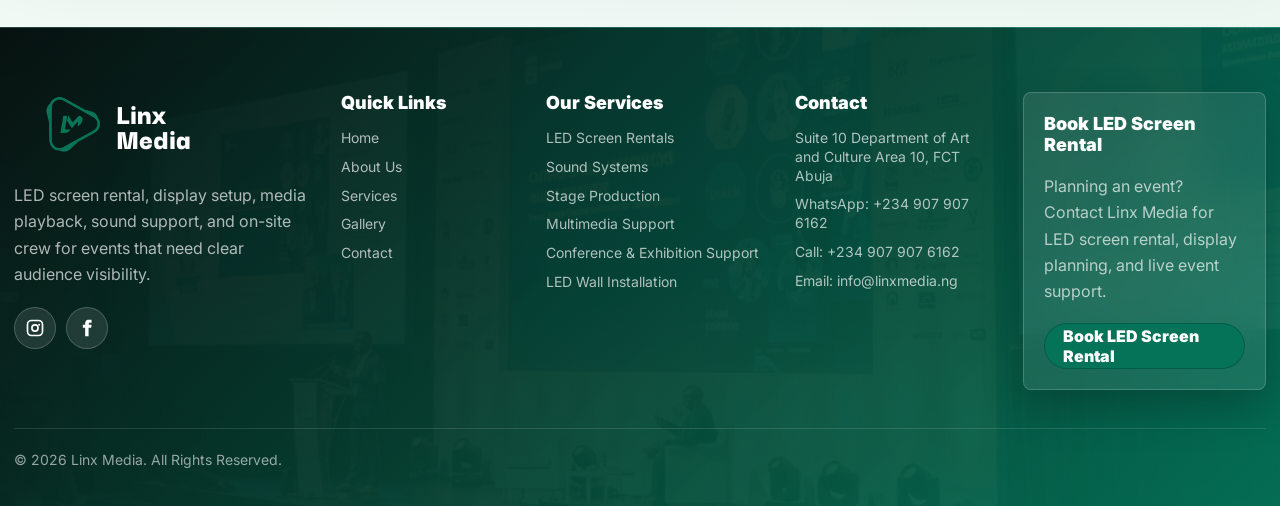
==== commit 97f5fae5: "Update index.html changed the call to action button" ====
--- a/index.html
+++ b/index.html
@@ -95,7 +95,7 @@
           <path d="M19.1 4.9A9.9 9.9 0 0 0 3.7 17l-1 3.8 3.9-1A9.9 9.9 0 0 0 19.1 4.9Zm-7.1 14a7.2 7.2 0 0 1-3.7-1l-.3-.2-2.2.6.6-2.1-.2-.3A7.3 7.3 0 1 1 12 18.9Zm4-5.4c-.2-.1-1.3-.6-1.5-.7-.2-.1-.4-.1-.5.1l-.7.9c-.1.2-.3.2-.5.1a5.9 5.9 0 0 1-2.9-2.5c-.1-.2 0-.3.1-.4l.4-.5c.1-.1.1-.3.2-.4 0-.1 0-.3-.1-.4l-.7-1.7c-.2-.4-.4-.3-.5-.3h-.5c-.2 0-.4.1-.6.3-.2.2-.8.8-.8 1.9s.8 2.2.9 2.3c.1.2 1.6 2.5 3.9 3.5.6.2 1 .4 1.3.5.6.2 1.1.2 1.5.1.5-.1 1.3-.5 1.5-1.1.2-.5.2-1 .1-1.1 0-.1-.2-.2-.4-.3Z" />
         </svg>
       </span>
-      Book LED Screen Rental
+      Get a Quote
     </a>
   </header>
 
@@ -136,7 +136,7 @@
                 <path d="M19.1 4.9A9.9 9.9 0 0 0 3.7 17l-1 3.8 3.9-1A9.9 9.9 0 0 0 19.1 4.9Zm-7.1 14a7.2 7.2 0 0 1-3.7-1l-.3-.2-2.2.6.6-2.1-.2-.3A7.3 7.3 0 1 1 12 18.9Zm4-5.4c-.2-.1-1.3-.6-1.5-.7-.2-.1-.4-.1-.5.1l-.7.9c-.1.2-.3.2-.5.1a5.9 5.9 0 0 1-2.9-2.5c-.1-.2 0-.3.1-.4l.4-.5c.1-.1.1-.3.2-.4 0-.1 0-.3-.1-.4l-.7-1.7c-.2-.4-.4-.3-.5-.3h-.5c-.2 0-.4.1-.6.3-.2.2-.8.8-.8 1.9s.8 2.2.9 2.3c.1.2 1.6 2.5 3.9 3.5.6.2 1 .4 1.3.5.6.2 1.1.2 1.5.1.5-.1 1.3-.5 1.5-1.1.2-.5.2-1 .1-1.1 0-.1-.2-.2-.4-.3Z" />
               </svg>
             </span>
-            Book LED Screen Rental
+            Get a Quote
           </a>
           <a class="button button-primary" href="work.html">View Our Work</a>
         </div>
